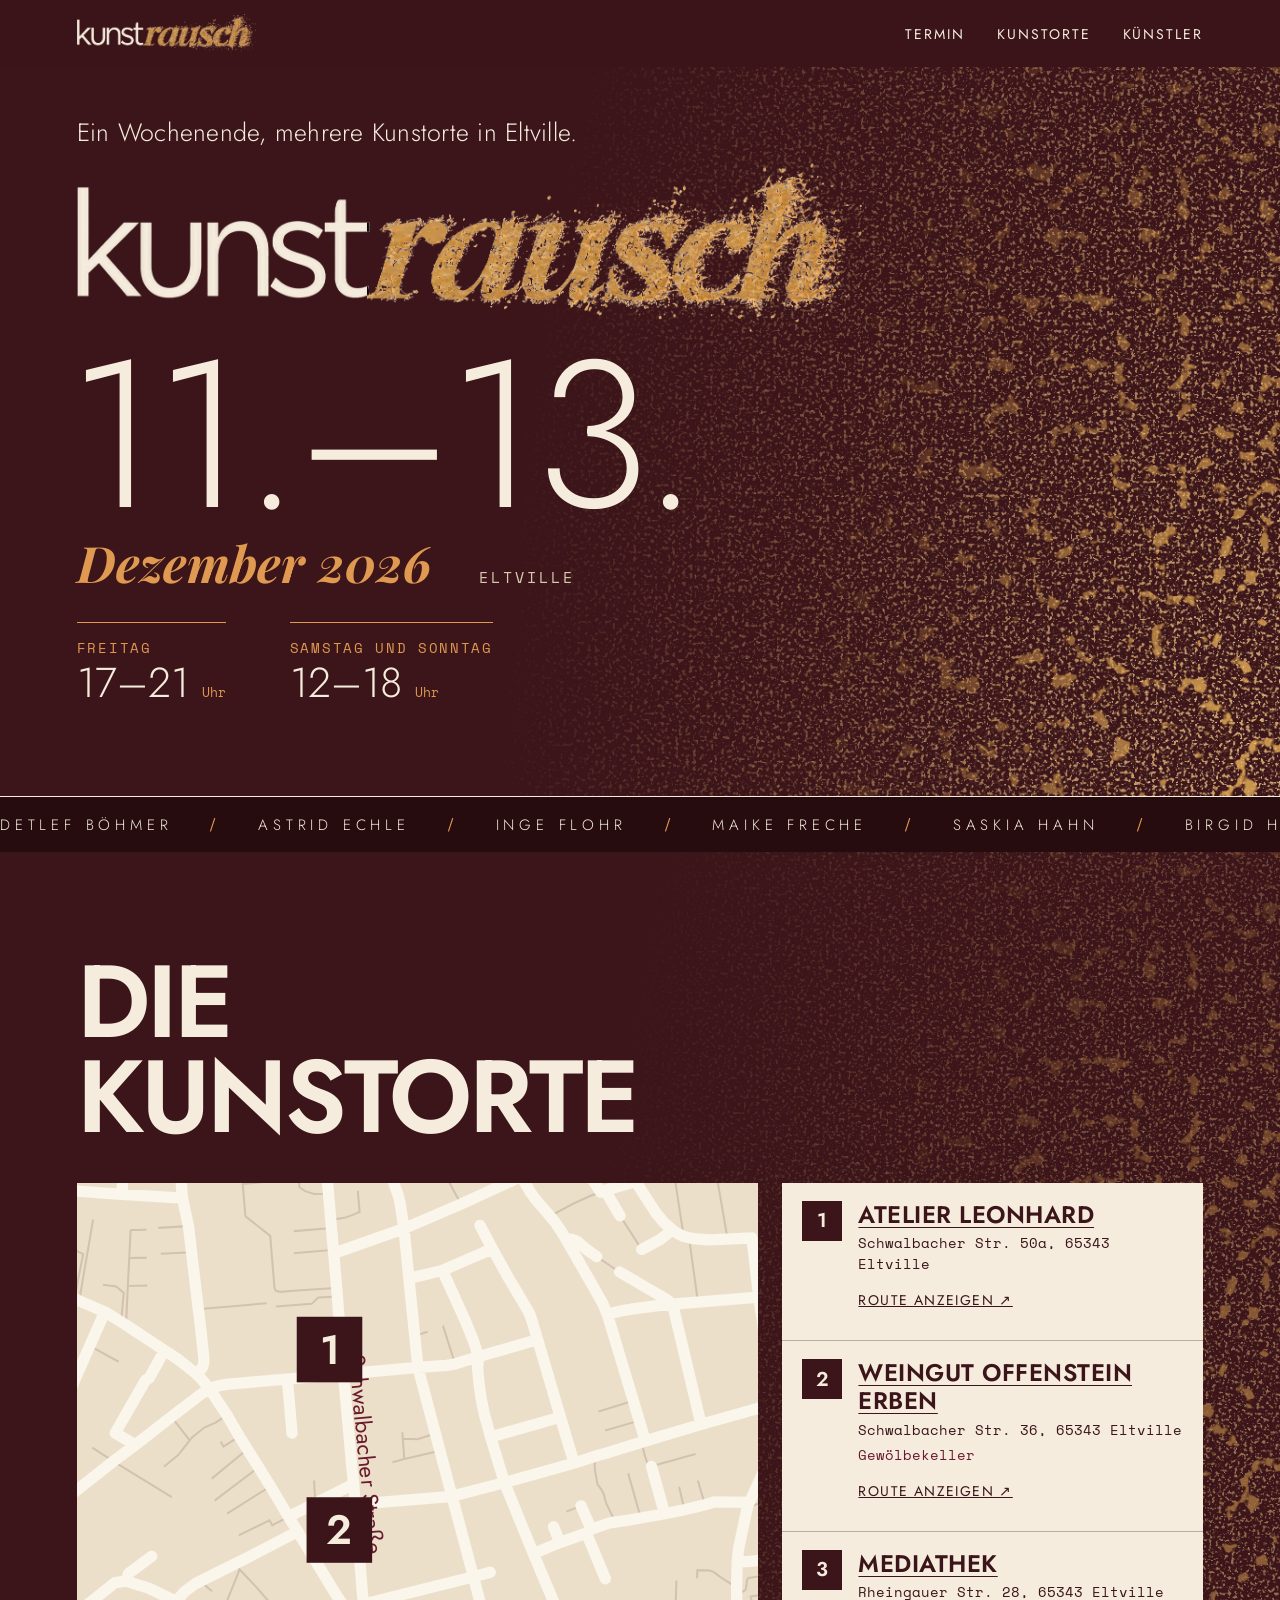
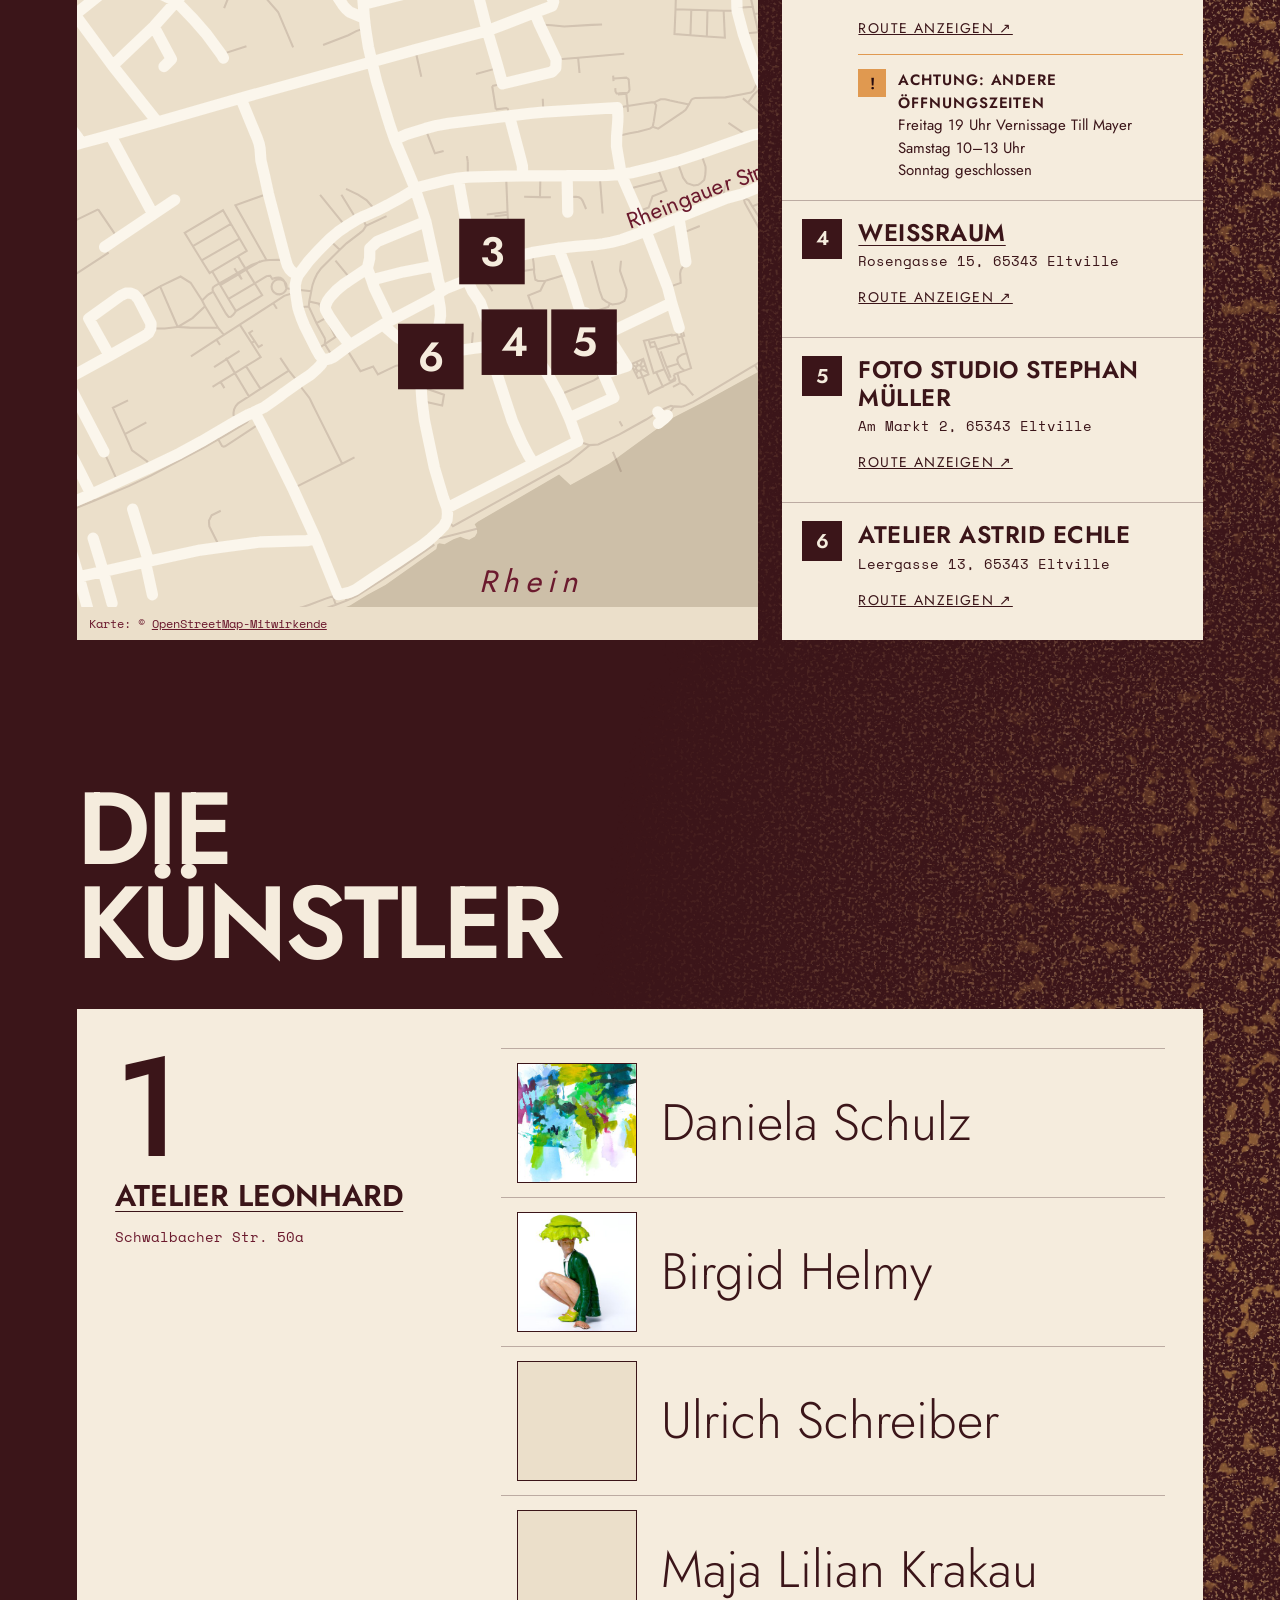
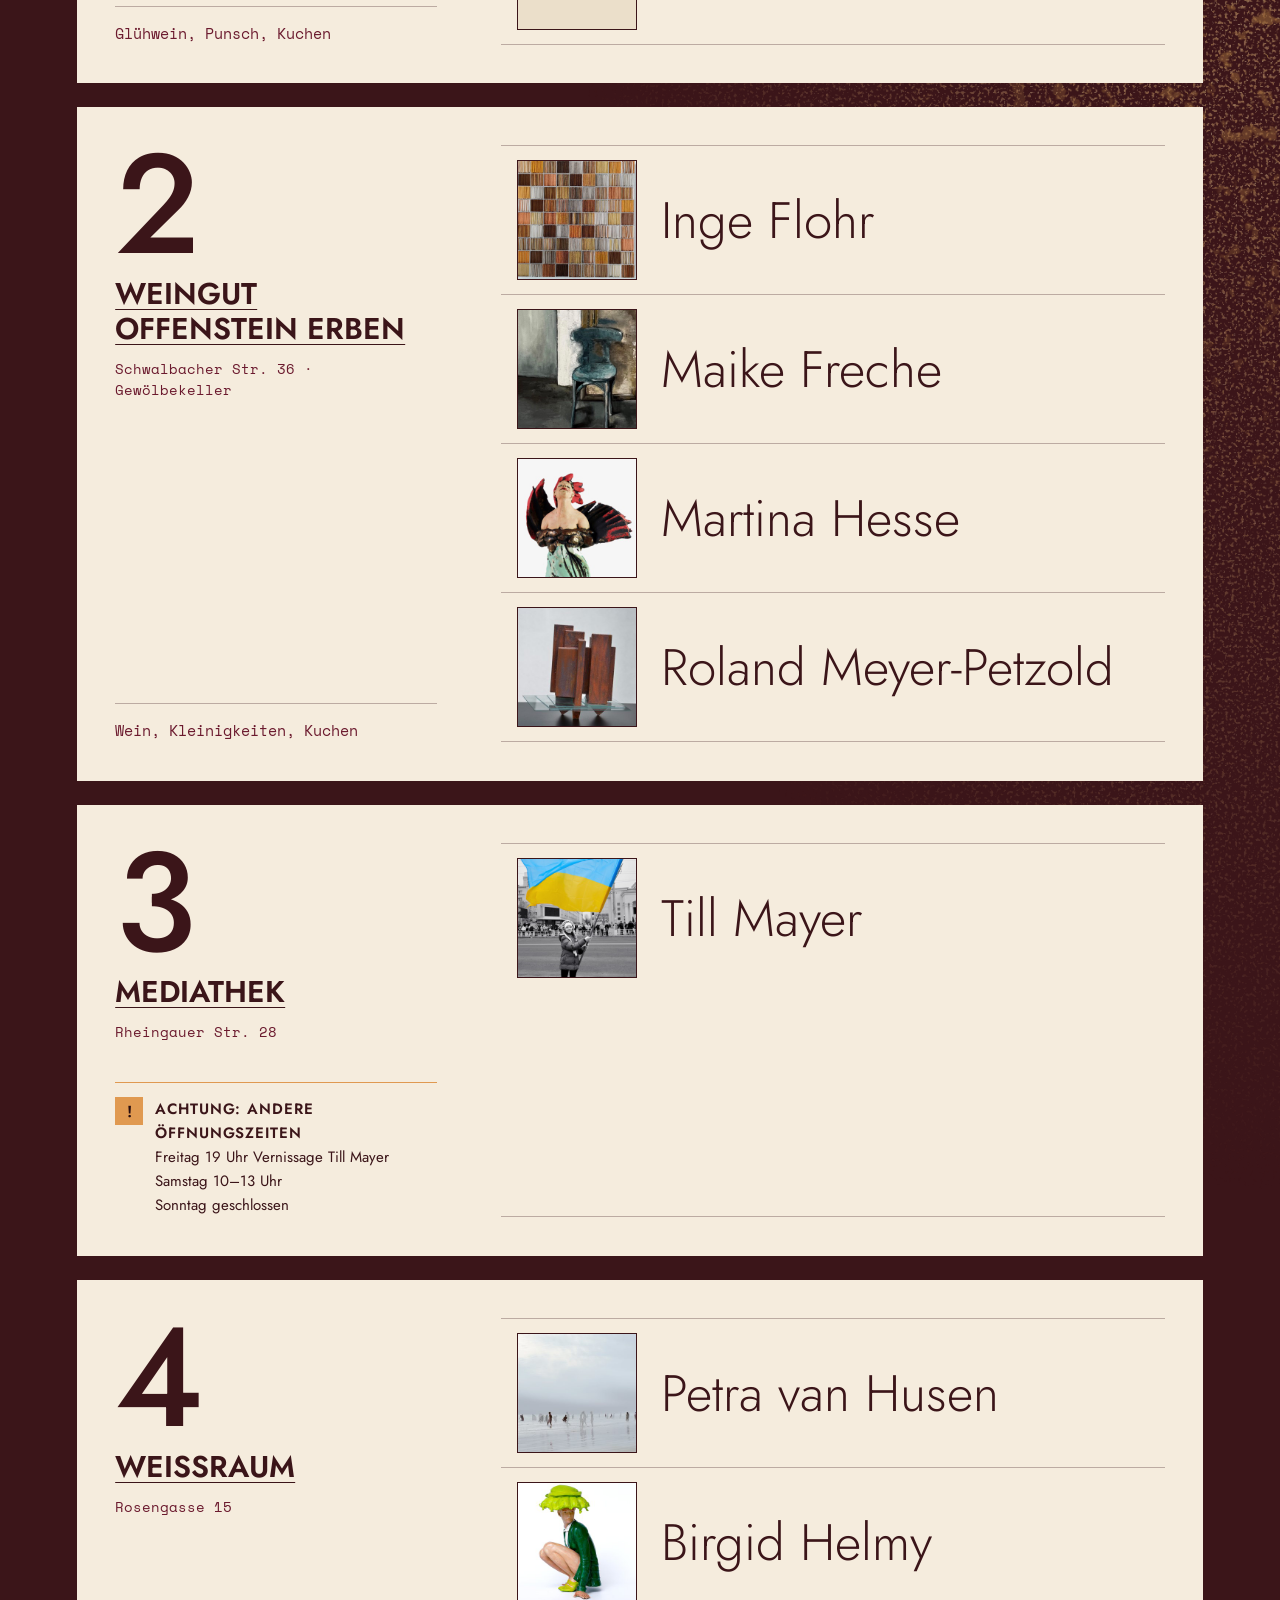
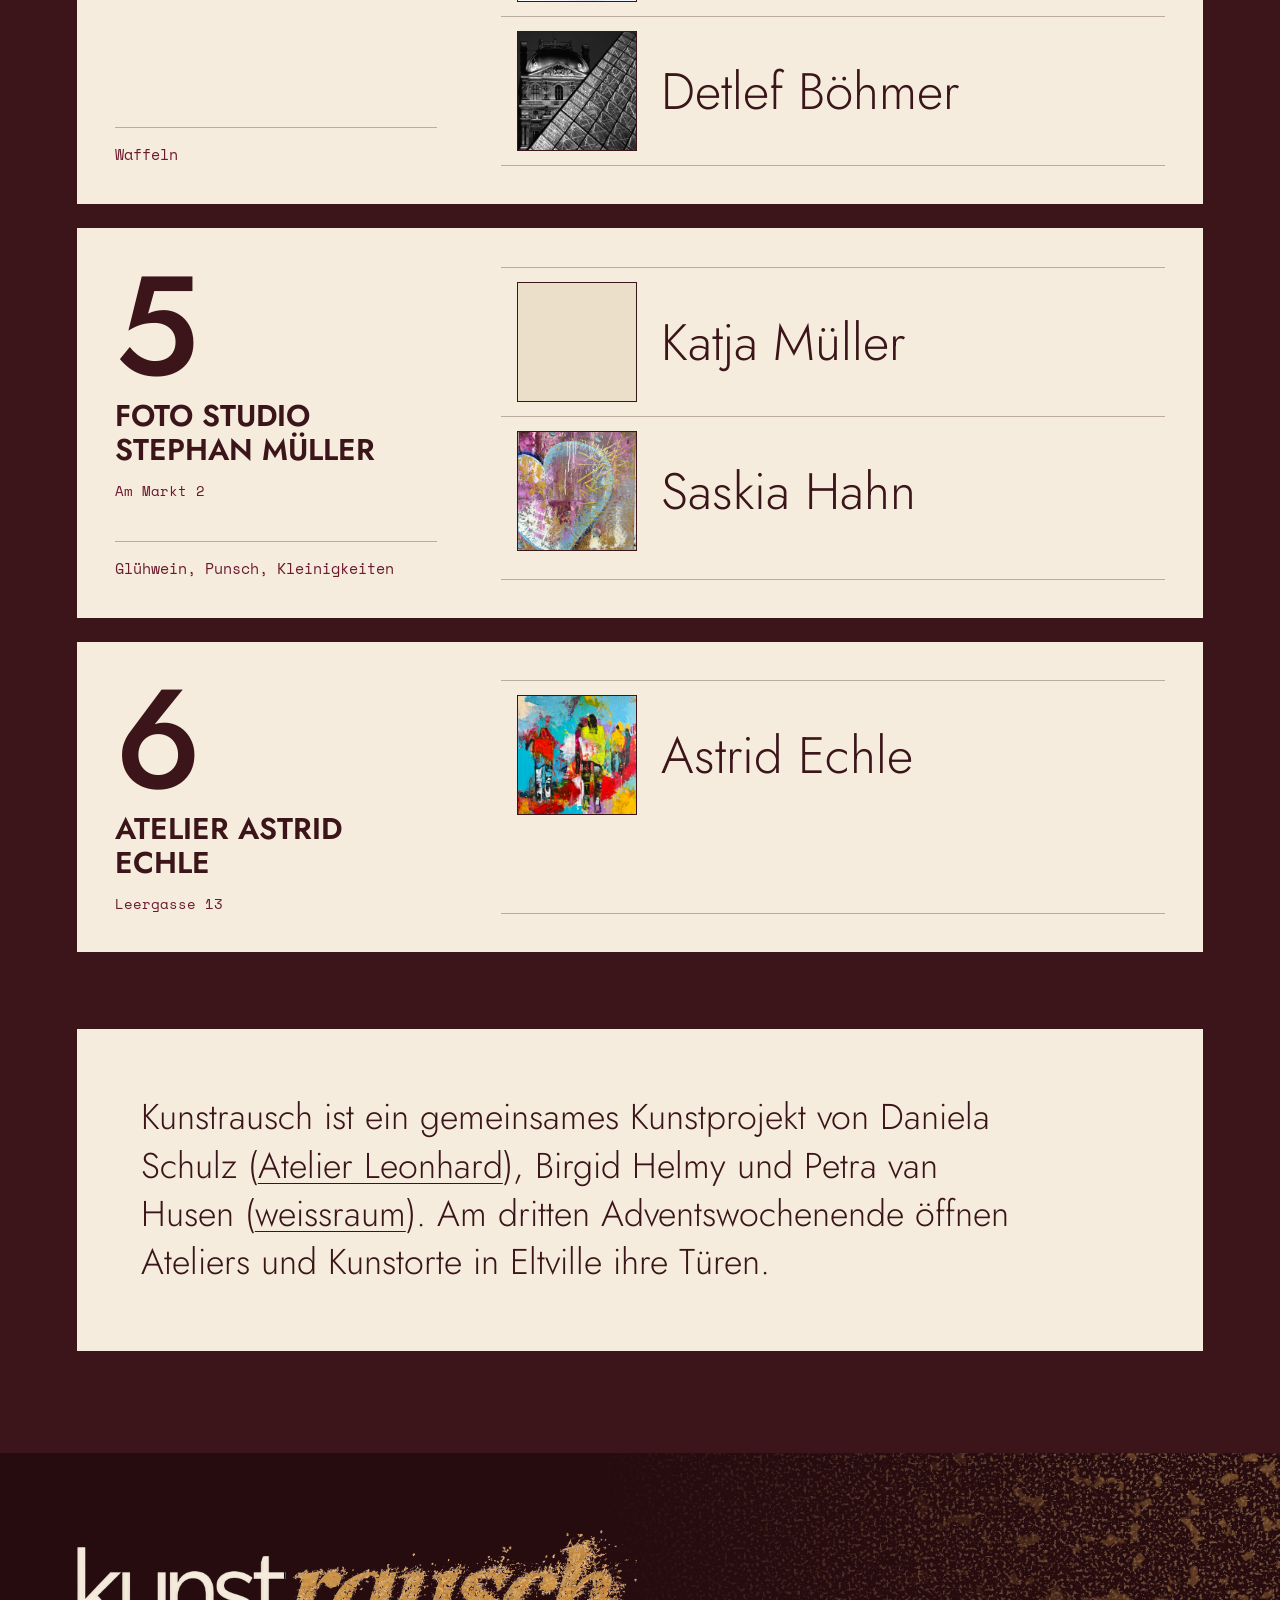
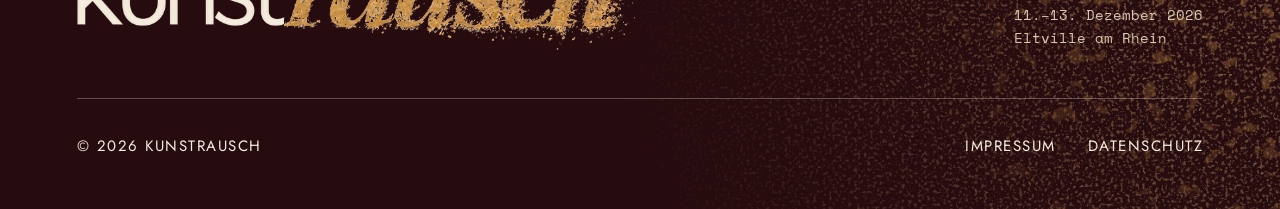
==== index.html @ 2d3d459c "Werkbild Saskia Hahn Co-Authored-By: Claude Opus 5.5 <noreply@anthropic.com>" ====
<!doctype html>
<html lang="de">
<head>
<meta charset="utf-8">
<meta name="viewport" content="width=device-width,initial-scale=1">
<title>Kunstrausch – 11.–13. Dezember 2026 in Eltville</title>
<meta name="description" content="Kunstrausch: ein Wochenende, mehrere Kunstorte in Eltville. 11.–13. Dezember 2026, Freitag 17–21 Uhr, Samstag und Sonntag 12–18 Uhr.">
<meta name="theme-color" content="#3B1519">
<link rel="icon" type="image/png" sizes="32x32" href="assets/favicon-32.png">
<link rel="icon" type="image/png" sizes="512x512" href="assets/icon-512.png">
<link rel="apple-touch-icon" href="assets/apple-touch-icon.png">
<link rel="preload" href="assets/fonts/jost-latin-300-normal.woff2" as="font" type="font/woff2" crossorigin>
<link rel="stylesheet" href="assets/style.css">
</head>
<body>

<nav class="kopf" aria-label="Hauptmenü">
  <a class="kopf-logo" href="#termin"><img src="assets/logo.png" width="1683" height="362" alt="Kunstrausch, nach oben"></a>
  <ul>
    <li><a href="#termin">Termin</a></li>
    <li><a href="#kunstorte">Kunstorte</a></li>
    <li><a href="#kuenstler">Künstler</a></li>
  </ul>
</nav>

<header class="hero" id="termin">
  <div class="g g1"></div>
  <div class="g g2"></div>
  <div class="hero-in">
    <p class="claim">Ein Wochenende, mehrere Kunstorte in Eltville.</p>
    <h1><img class="hero-logo" src="assets/logo.png" width="1683" height="362" alt="Kunstrausch"></h1>
    <p class="tage">11.–13.</p>
    <div class="monat"><strong>Dezember 2026</strong><span>Eltville</span></div>
    <div class="zeiten">
      <p class="zeit"><b>Freitag</b><span>17–21 <small>Uhr</small></span></p>
      <p class="zeit"><b>Samstag und Sonntag</b><span>12–18 <small>Uhr</small></span></p>
    </div>
  </div>
</header>

<div class="band" aria-hidden="true">
  <div class="band-in">
    <div><span>DETLEF BÖHMER</span><i>/</i><span>ASTRID ECHLE</span><i>/</i><span>INGE FLOHR</span><i>/</i><span>MAIKE FRECHE</span><i>/</i><span>SASKIA HAHN</span><i>/</i><span>BIRGID HELMY</span><i>/</i><span>MARTINA HESSE</span><i>/</i><span>PETRA VAN HUSEN</span><i>/</i><span>MAJA LILIAN KRAKAU</span><i>/</i><span>TILL MAYER</span><i>/</i><span>ROLAND MEYER-PETZOLD</span><i>/</i><span>KATJA MÜLLER</span><i>/</i><span>ULRICH SCHREIBER</span><i>/</i><span>DANIELA SCHULZ</span><i>/</i></div>
    <div><span>DETLEF BÖHMER</span><i>/</i><span>ASTRID ECHLE</span><i>/</i><span>INGE FLOHR</span><i>/</i><span>MAIKE FRECHE</span><i>/</i><span>SASKIA HAHN</span><i>/</i><span>BIRGID HELMY</span><i>/</i><span>MARTINA HESSE</span><i>/</i><span>PETRA VAN HUSEN</span><i>/</i><span>MAJA LILIAN KRAKAU</span><i>/</i><span>TILL MAYER</span><i>/</i><span>ROLAND MEYER-PETZOLD</span><i>/</i><span>KATJA MÜLLER</span><i>/</i><span>ULRICH SCHREIBER</span><i>/</i><span>DANIELA SCHULZ</span><i>/</i></div>
  </div>
</div>

<main>
<section class="abschnitt" id="kunstorte">
  <div class="gs"></div>
  <div class="abschnitt-in">
    <h2 class="titel">Die<br>Kunstorte</h2>
    <div class="orte">
      <figure class="karte" style="margin:0">
        <svg viewBox="0 0 1000 1000" preserveAspectRatio="xMidYMid slice" role="img" aria-label="Karte von Eltville mit den sechs Kunstorten: 1 Atelier Leonhard, 2 Weingut Offenstein Erben, 3 Mediathek, 4 weissraum, 5 Foto Studio Stephan Müller, 6 Atelier Astrid Echle" font-family="Jost,sans-serif">
<path d="M-1007.4 1415.3L-863.0 1373.0L-826.7 1355.8L-822.1 1360.1L-477.7 1257.7L-466.9 1272.2L-446.5 1267.1L-432.4 1244.6L-184.2 1168.7L-15.4 1118.7L112.2 1077.9L131.6 1073.2L151.6 1067.5L153.9 1063.7L163.0 1061.9L200.1 1053.0L251.5 1042.4L333.2 1026.8L387.2 1013.7L417.9 1004.2L433.8 998.3L451.2 987.6L468.4 978.2L484.6 966.8L518.1 943.1L519.2 938.4L520.9 937.6L526.1 938.4L534.8 933.5L541.6 931.2L546.2 933.0L550.2 934.0L555.8 931.0L557.9 927.3L557.8 923.4L555.5 919.0L558.5 916.6L637.9 870.5L649.0 880.6L687.0 859.7L714.1 839.9L746.7 816.3L778.9 799.7L832.9 769.9L883.9 741.6L888.9 738.9L929.6 715.7L932.2 713.0L955.5 689.3L984.7 676.6L995.8 676.0L996.6 661.9L1017.5 644.2L1021.2 640.1L1111.8 607.4L1214.7 576.5L1289.0 560.9L1364.0 535.5L1454.1 490.0L1572.9 435.8L1622.9 418.2L1658.8 410.9L1701.4 407.5L1737.4 407.0L1885.5 401.3L1995.0 396.1L2077.4 397.1L2092.9 408.1L2100.3 410.2L2155.8 396.5L2191.5 388.6L2225.7 370.4L2230.9 367.3L2252.9 355.3L2299.7 345.4L2323.1 343.6L2403.8 317.4L2464.1 295.9L2491.8 289.0L2540.4 277.7L2594.8 263.2L2590.0 236.5L2724.8 177.3L2770.6 144.1L2797.4 130.7L2884.2 105.8L3057.4 13.6L3090.4 7.5L3166.1 -48.0L3182.0 -62.1L3216.8 -95.8L3226.4 -93.1L3228.8 -99.2L3233.8 -109.3L3237.3 -118.2L3253.0 -124.7L3285.8 -151.3L3290.1 -166.6L3307.4 -185.3L3331.3 -199.0L3335.9 -205.8L3357.2 -220.5L3354.1 -235.1L3370.9 -258.4L3380.8 -267.6L3384.0 -290.9L3415.5 -290.9L3437.0 -306.6L3454.5 -310.9L3494.4 -312.7L3615.4 -337.5L3647.8 -332.4L3846.5 -351.3L3934.5 -389.9L3970.3 -395.4L4094.1 -456.1L4223.4 -478.1L4353.6 -481.2L4379.5 -478.8L4410.0 -470.1L3952.9 -342.4L3685.9 -242.9L3440.2 -151.3L3441.6 -148.0L3954.8 -333.6L4421.1 -461.8L4638.9 -505.5L4758.2 -520.5L4760.1 -81.8L4676.4 -75.3L4604.0 -60.3L4465.4 -37.5L4426.2 -31.1L4411.6 -34.3L4364.0 -27.2L4363.1 -20.3L4324.0 -6.0L4304.7 2.0L4264.6 23.6L4196.2 56.9L4171.7 60.4L4142.3 67.5L4100.2 76.8L4086.5 81.2L4064.5 88.5L4030.8 104.4L3958.5 137.4L3912.0 150.6L3883.2 155.7L3853.1 156.8L3828.2 162.4L3827.7 170.5L3771.6 190.8L3741.7 203.4L3673.3 235.2L3631.1 254.5L3619.9 254.1L3605.9 252.5L3592.8 249.4L3577.6 253.2L3566.6 239.7L3563.6 241.2L3560.6 242.4L3562.6 261.7L3540.7 271.9L3489.0 295.8L3465.6 297.0L3451.9 300.5L3450.6 305.7L3450.1 315.6L3403.3 328.4L3370.1 329.4L3357.9 332.5L3333.2 346.6L3304.8 359.0L2952.1 525.2L2824.6 583.2L2786.9 602.2L2747.6 619.6L2705.0 637.0L2671.0 653.0L2651.6 660.2L2624.1 674.9L2597.0 686.4L2551.5 701.4L2527.9 709.0L2440.2 738.4L2432.5 741.9L2420.6 745.4L2385.3 751.7L2346.6 763.9L2338.8 764.1L2262.6 787.9L2252.5 788.8L2237.2 792.1L2218.8 798.6L2219.2 802.7L2220.7 805.8L2225.5 804.9L2235.6 803.4L2247.7 798.2L2258.1 794.0L2264.6 791.9L2278.5 894.7L2219.9 870.2L2084.5 912.1L2068.9 918.6L2053.3 925.1L2027.0 945.0L2007.4 970.6L1950.1 1035.1L1925.8 1065.9L1937.8 1102.2L1920.2 1119.9L1868.1 1159.0L1778.3 1227.9L1695.9 1309.6L1533.1 1474.5L1321.0 1622.1L1221.6 1671.8L1187.9 1685.2L1179.1 1699.1L1157.6 1707.5L1146.9 1705.7L1141.3 1713.0L956.0 1764.4L824.5 1777.7L778.2 1790.1L760.4 1795.5L700.7 1814.1L653.0 1823.3L540.0 1839.2L504.9 1844.1L501.2 1844.2L455.6 1845.5L430.0 1843.3L349.7 1828.1L324.1 1827.3L320.3 1821.1L310.8 1816.2L303.1 1822.3L291.7 1821.6L272.3 1808.8L218.3 1795.7L139.2 1783.4L11.8 1780.4L-26.3 1780.7L-140.2 1803.0L-176.1 1818.0L-215.8 1829.2L-307.9 1850.0L-346.3 1866.0L-349.3 1860.5L-354.5 1863.2L-357.5 1869.4L-357.0 1875.6L-360.0 1878.8L-372.9 1889.0L-424.6 1913.1L-459.8 1937.4L-487.1 1953.1L-496.1 1954.7L-562.5 1999.8L-563.2 2007.6L-559.3 2014.4L-553.8 2019.0L-556.0 2022.9L-558.7 2026.2L-567.6 2035.2L-574.3 2032.1L-589.4 2021.8L-592.1 2024.7L-594.7 2027.5L-605.8 2028.4L-672.3 2067.8L-710.3 2092.0L-752.8 2118.7L-770.6 2128.6L-810.4 2147.1L-823.6 2154.5L-869.4 2179.0L-874.2 2181.5L-892.5 2190.9L-923.9 2207.1L-1093.5 2288.7L-1090.9 2304.2L-1107.5 2294.6L-1160.3 2318.2L-1179.1 2326.6L-1250.8 2364.8L-1389.9 2422.9L-1422.6 2438.8L-1470.9 2457.6L-1552.4 2489.3L-1692.7 2540.7L-1801.6 2580.4L-1850.6 2598.8L-1849.3 2606.1L-1840.5 2608.0L-1811.7 2597.2L-1801.2 2588.3L-1781.9 2584.5L-1758.5 2571.8L-1706.9 2552.5L-1694.3 2551.5L-1656.3 2538.8L-1640.5 2533.1L-1634.1 2538.5L-1662.0 2549.6L-1675.9 2555.9L-1694.4 2558.4L-1702.8 2568.3L-1756.0 2588.0L-1881.4 2648.1L-1910.9 2651.8L-1929.8 2646.6L-1938.3 2635.0L-1945.9 2637.5L-1942.5 2653.6L-1936.6 2668.3L-1941.3 2672.8L-1955.8 2674.1L-1981.3 2657.3L-2007.7 2666.6L-2072.4 2688.7L-2123.4 2695.4L-2137.1 2687.8L-2138.9 2693.2L-2139.2 2703.3L-2137.7 2715.5L-2145.4 2712.7L-2163.2 2717.1L-2169.8 2712.5L-2183.3 2711.1L-2232.8 2721.1L-2246.0 2729.2L-2250.9 2726.3L-2251.1 2718.3L-2254.9 2712.8L-2263.8 2714.8L-2267.2 2730.7L-2258.6 2747.4L-2255.7 2759.5L-2274.7 2762.9L-2286.5 2756.3L-2292.3 2742.8L-2301.2 2736.1L-2365.3 2755.2L-2371.9 2764.9L-2383.2 2770.7L-2385.0 2763.3L-2385.9 2755.1L-2385.9 2746.8L-2390.9 2742.4L-2405.4 2744.5L-2411.0 2749.5L-2405.0 2751.0L-2397.4 2749.4L-2391.0 2752.2L-2389.2 2762.8L-2387.7 2770.9L-2407.6 2768.0L-2448.1 2776.8L-2466.7 2774.3L-2495.9 2776.3L-2517.9 2773.2L-2537.8 2773.4L-2559.1 2780.6L-2566.9 2781.2L-2706.2 2790.9L-2763.1 2798.1L-2843.8 2819.7L-2872.8 2818.8L-2878.9 2817.4L-2897.7 2813.1L-2905.7 2811.3L-2911.4 2795.5L-2920.1 2793.4L-2922.8 2801.1L-2926.0 2817.2L-2935.8 2817.2L-2948.4 2814.8L-2967.3 2820.7L-2975.8 2817.8L-3002.4 2807.4L-3005.5 2801.3L-3014.2 2801.9L-3019.1 2810.1L-3038.6 2816.4L-3046.7 2835.8L-3054.7 2836.4L-3074.2 2811.3L-3092.1 2810.9L-3096.9 2804.8L-3104.1 2806.0L-3106.7 2843.5L-3111.2 2845.5L-3125.0 2835.3L-3137.2 2839.0L-3142.3 2849.0L-3145.1 2844.9L-3154.1 2832.9L-3169.1 2818.6L-3184.2 2822.1L-3186.7 2819.6L-3187.6 2811.3L-3201.4 2806.6L-3215.2 2808.0L-3221.9 2818.2L-3219.7 2826.4L-3205.1 2826.6L-3197.1 2828.2L-3196.5 2833.9L-3201.8 2841.5L-3224.8 2836.6L-3239.0 2835.8L-3260.3 2835.1L-3384.4 2840.0L-3414.0 2843.3L-3420.7 2841.0L-3473.3 2842.8L-3502.7 2845.1L-3524.0 2843.9L-3603.3 2849.4L-3720.9 2859.0L-3748.0 2870.9L-3757.3 2877.7L-3759.9 2880.4L-3763.9 2868.4L-3774.5 2864.2L-3785.5 2872.8L-3790.4 2871.8L-3795.4 2869.7L-3801.4 2874.7L-3801.4 2881.1L-3796.1 2886.1L-3785.7 2883.2L-3776.4 2880.0L-3764.3 2881.7L-3764.4 2888.2L-3785.9 2892.6L-3807.0 2899.6L-3907.5 2937.9L-3916.7 2941.6L-3995.0 2970.1L-4123.1 3015.8L-4185.6 3039.0L-4453.0 3159.1L-4659.3 3267.4L-4780.3 3095.3L-5189.4 2964.9L-5177.1 2959.0L-5159.5 2933.0L-5154.4 2936.1L-5151.2 2934.6L-5129.7 2911.1L-5050.1 2840.2L-4932.7 2731.7L-4867.0 2690.2L-4666.6 2563.1L-4597.6 2516.2L-4550.6 2485.9L-4499.8 2457.5L-4398.8 2405.1L-4141.8 2295.2L-3873.8 2177.5L-3817.2 2154.3L-3736.6 2130.4L-3562.8 2098.3L-3485.8 2084.8L-3403.9 2073.0L-3180.4 2048.8L-3086.0 2039.5L-3071.1 2020.6L-3068.9 2025.3L-3063.5 2038.2L-3008.2 2034.0L-2959.4 2027.9L-2834.3 2010.6L-2800.7 2005.3L-2356.0 1833.4L-2153.8 1729.5L-1991.7 1647.8L-1935.5 1625.8L-1904.1 1611.1L-1790.5 1571.8L-1582.4 1502.2L-1479.6 1492.6L-1426.4 1499.8L-1405.5 1512.5L-1398.3 1516.9L-1323.5 1495.1L-1293.4 1478.3L-1276.9 1484.1L-1207.6 1467.2L-1140.6 1454.4L-1007.4 1415.3Z" fill="#CDBFA8"/>
<path d="M2285.7 335.1L2229.9 351.6L2203.4 359.4L2163.7 366.1L2109.6 371.2L2035.4 376.2L1903.6 378.9L1803.7 386.5L1763.4 383.3L1741.7 382.7L1704.6 387.0L1669.6 392.2L1616.4 409.8L1486.8 466.9L1445.7 482.5L1367.1 523.4L1266.6 557.1L1249.1 561.9L1183.9 577.3L1149.5 587.6L1080.2 610.9L1056.6 620.1L1017.7 634.8L1009.5 638.8L931.0 700.7L926.0 705.0L922.7 707.8L909.3 716.0L878.2 732.8L829.1 763.5L824.4 766.4L768.5 799.7L762.2 802.7L758.0 804.3M142.2 1057.0L148.5 1055.5L199.7 1043.7L247.0 1031.6L262.5 1027.3L267.5 1026.2L285.5 1022.3L332.5 1013.5L357.0 1008.3L361.3 1007.2L377.1 1002.9L386.6 1000.1L394.3 997.5L409.4 991.8L417.1 989.2L422.3 987.7M722.0 508.0L728.1 507.1L730.7 507.1L732.8 510.0L730.3 526.1M120.0 -35.7L121.4 -10.3L124.7 -5.3L130.4 -0.0L137.9 4.2L148.4 8.1M750.9 -4.5L759.6 52.1M629.1 32.4L651.1 20.5L668.7 12.4L678.6 9.0M780.8 -76.1L791.2 -10.1L802.5 54.9M589.3 520.2L587.6 512.5M572.6 491.1L582.7 489.0M576.2 513.9L572.6 491.1M576.2 513.9L587.6 512.5M501.9 762.6L491.1 762.7L478.8 764.1L461.0 772.6L456.4 765.0L444.0 769.5L429.8 746.8M-202.1 985.4L-193.0 989.3L-188.0 992.0L-183.1 992.5L-174.1 989.4L-168.2 988.8L-143.1 991.7L-124.0 994.0L-97.7 995.2L-88.8 994.9L-64.8 993.3L-60.1 992.6L-55.4 991.8L-34.7 985.8L-21.6 981.0L-8.4 976.2L20.8 963.7M567.3 616.6L587.6 614.2M382.9 707.2L393.5 706.3L394.0 701.5L396.0 691.4L397.0 686.0M393.5 706.3L401.1 722.7L409.6 738.0M729.3 530.9L734.7 532.8L758.9 516.3L761.5 514.3L764.7 509.1L767.2 504.4L768.8 503.4L770.9 502.8L782.7 502.6L800.3 502.2L806.1 501.2L815.6 499.3L825.2 497.4L827.6 495.7L830.6 490.1L831.4 487.0L834.2 485.7M730.7 507.1L737.1 504.0L741.4 504.1L746.4 505.2M746.4 505.2L754.2 506.9M754.2 506.9L764.7 509.1M730.3 526.1L729.3 530.9M923.0 650.1L927.7 614.1L907.1 567.1L904.9 561.9M758.0 804.3L750.2 803.9L747.2 803.4L735.8 808.1L734.3 809.2L729.9 812.3L722.9 816.7L696.9 831.3L676.1 841.1L667.8 841.7L656.2 838.0M728.1 276.6L724.4 273.9L722.0 267.6L719.7 258.1L722.1 251.9M868.3 592.1L829.3 607.5L826.6 608.6M860.5 101.6L875.4 101.9L910.5 96.4L908.2 82.2M838.3 108.3L843.0 108.2L860.5 101.6L875.8 95.1L886.0 88.8M25.5 205.2L9.4 227.2L6.9 230.7M749.8 773.0L753.4 771.5L760.3 769.0L766.8 766.6L762.6 751.9L759.8 742.0M60.4 940.7L49.0 913.9L41.3 896.0L33.9 878.7L26.5 861.2L1.4 797.8L-19.5 805.8M3.0 964.9L-17.1 906.4L-16.7 879.2M927.7 697.2L925.4 695.1L922.0 691.6L920.5 687.7L918.7 674.7L920.2 662.6L923.0 650.1M878.2 732.8L865.5 706.0L853.1 672.3L840.4 644.6L833.3 630.3L822.6 611.2L819.3 605.2L818.1 600.7M756.0 781.1L761.1 783.7L768.9 793.2M749.8 773.0L750.9 775.6L751.8 778.1M645.2 762.2L648.2 760.0L653.6 756.0L657.8 753.7L661.0 752.8L664.1 752.6L670.4 755.4L676.0 760.3L676.6 775.6L671.9 778.5L643.7 790.3M731.7 788.1L725.4 791.5L719.5 775.0L714.9 776.3L713.0 772.6L710.9 768.3L708.2 762.7L704.1 764.6M751.8 778.1L739.1 784.4L737.5 785.2M5.3 287.3L1.0 293.4L-7.8 305.6L-14.6 314.4L-19.9 314.6L-32.0 313.7L-37.6 310.8L-47.5 303.2L-48.9 301.4L-51.8 299.4L-56.3 302.6L-60.3 302.3L-65.2 295.6L-73.1 291.2L-75.3 291.5L-80.2 294.2L-102.2 312.8M811.8 417.7L798.6 417.6L782.8 417.1L767.0 416.6L751.6 416.1L750.6 440.4L766.2 441.5L782.2 442.7L799.8 444.0L798.6 417.6M782.8 417.1L782.2 442.7M767.0 416.6L766.2 441.5M751.6 416.1L752.5 388.1M588.5 627.0L587.7 616.7L587.6 614.2M9.9 719.3L25.7 751.8M1.2 701.7L9.9 719.3L0.6 723.3L16.6 755.4L25.7 751.8M828.5 420.8L832.5 438.6M877.7 413.7L881.6 431.3L832.5 438.6L822.3 439.5L817.8 440.5M887.8 350.6L891.3 363.9L916.5 357.0L913.1 342.6M811.6 414.7L816.6 414.4L827.0 413.7L824.9 403.7L863.1 398.0L874.0 396.4L877.7 413.7L828.5 420.8L827.0 413.7M690.5 848.3L698.5 867.9M-20.5 656.5L-15.0 668.6L1.2 701.7L16.8 694.6L1.5 661.0L-15.0 668.6M704.2 482.9L705.9 484.7L706.7 494.9L705.3 497.6M704.2 482.9L695.2 483.5M705.3 497.6L696.3 498.3M397.0 686.0L399.1 680.0L401.7 674.5L405.7 669.0L423.8 651.0L430.4 644.7L442.8 635.2L446.5 632.2L449.4 627.7L469.5 618.2M413.3 641.2L417.3 644.9L423.8 651.0M383.7 -4.4L329.0 1.0L331.7 32.4L355.9 51.6L360.1 102.8L361.4 105.3L366.2 106.3L379.0 105.3L415.7 102.7L420.8 102.4M379.0 68.5L412.5 65.6L417.5 64.8M411.3 -7.4L406.1 -7.0L383.7 -4.4L384.5 4.0L389.9 8.0L399.0 10.7L407.6 10.4L412.8 10.1M379.0 47.0L410.6 44.4L415.7 43.9M421.5 110.9L402.8 111.7L396.4 118.0L361.5 120.5M285.7 123.2L288.1 123.0L352.4 117.4M507.3 532.6L516.7 556.8L525.2 554.5M547.9 559.5L548.8 565.0M548.8 565.0L548.8 580.0M348.8 661.7L352.4 661.2L355.8 660.9L365.3 660.7L371.1 661.1M674.7 71.9L697.0 86.9M697.5 32.1L718.6 64.9M553.8 731.6L552.9 742.3L553.4 747.4M586.3 743.8L587.9 740.0L590.9 735.6L594.3 730.6L598.5 726.1L601.8 723.0L608.2 718.8M566.4 682.8L570.1 686.6L572.9 691.5M664.1 752.6L663.8 747.1M646.6 674.6L643.9 675.4L624.7 681.3L617.4 681.4L614.8 680.3L613.5 673.0L613.6 670.0L612.9 662.8L611.4 653.8M613.6 670.0L594.0 673.2L586.4 676.9M426.2 859.9L438.2 853.7M417.2 756.0L409.2 743.1L409.6 738.0M401.1 748.6L409.2 743.1L419.5 736.2L410.5 717.4L403.5 703.7L394.0 701.5M399.3 806.1L426.2 859.9L381.7 882.3L378.0 884.0M624.7 681.3L622.2 685.6L619.7 691.0L607.8 695.7L612.4 708.8M801.2 600.7L798.9 596.2L799.3 592.0L800.7 586.0M850.4 528.0L842.3 524.0L822.3 507.3L817.4 503.2M557.8 923.4L523.6 932.2L512.5 933.1M811.2 399.4L815.1 399.0L817.6 398.8L819.4 397.6L820.4 396.2L821.0 391.2L821.2 388.6L821.8 386.7L822.9 385.7L859.6 379.7L866.0 378.6M360.4 693.2L358.7 691.5L357.6 689.4L357.2 687.0L357.7 684.6L358.9 682.5L360.7 680.9L362.9 680.0L365.4 679.8L367.7 680.5L369.7 681.9L370.6 683.0L371.3 684.2L371.8 685.6L371.9 687.1L371.8 688.6L370.9 690.9L369.4 692.7L367.3 694.0L365.0 694.5L362.6 694.3L360.4 693.2M661.5 731.6L678.4 727.3M755.2 727.3L759.8 742.0M732.7 770.5L730.2 771.5L720.7 739.9L725.4 738.9L747.8 733.9L748.1 734.7L753.1 733.6L753.8 736.7L755.2 742.1L733.7 748.3L732.5 745.0L730.9 740.9L726.2 742.1L725.4 738.9M746.1 779.3L748.0 778.5M746.9 775.7L743.0 765.7L737.1 750.1M746.1 779.3L740.7 767.6M753.4 771.5L756.0 781.1M726.2 742.1L727.5 746.1L732.5 745.0M733.7 748.3L740.7 767.6L732.7 770.5L736.7 779.3L739.1 784.4L739.5 785.2L739.7 785.6M708.2 762.7L713.5 760.4L720.1 757.5L722.3 764.1L724.5 770.6L725.2 772.6L719.5 775.0M750.9 775.6L749.5 777.8L748.0 778.5M690.9 483.8L691.1 486.3M695.2 483.5L690.9 483.8L690.7 480.9M696.3 498.3L694.1 498.4L693.0 496.5L692.8 493.2M25.7 751.8L51.7 740.9L62.4 724.4L88.8 711.1M54.9 850.3L80.5 915.4L86.2 929.8M80.5 915.4L100.7 906.6M121.7 772.5L109.7 779.3L107.3 779.9L105.1 779.3L102.6 777.8L100.0 773.3L92.4 757.8L76.5 765.7L84.1 781.1L100.0 773.3M126.6 889.5L125.5 887.4L117.8 872.5M145.9 879.6L144.9 877.6L137.1 862.4M107.0 899.6L126.6 889.5L145.9 879.6L164.8 870.0L169.9 867.3M103.1 853.5L138.4 834.8M92.6 833.4L128.4 814.8M50.5 -41.7L22.8 39.8M249.0 69.1L279.1 67.7M246.6 43.8L276.1 42.1M121.6 117.5L124.3 111.5L117.8 108.4L124.9 91.5M219.6 45.8L218.3 73.2L216.9 100.5L215.1 138.6M115.8 142.4L136.7 150.4L146.4 130.0L156.9 108.4M645.1 320.8L659.3 315.2M182.2 258.4L202.9 271.7L259.8 306.6M128.9 651.2L148.2 686.5M127.3 699.8L148.2 686.5L197.4 654.2L194.2 648.3M332.7 452.2L308.2 460.2M901.1 236.7L910.3 265.4M927.3 230.4L935.6 256.9M874.7 245.0L884.1 274.1M955.1 219.8L960.8 247.2L954.8 250.6M937.4 291.5L947.3 331.7M968.4 286.5L976.5 322.3M840.0 310.8L827.4 314.8L824.9 315.6L821.8 316.6M578.5 473.4L556.8 479.3M216.9 100.5L227.1 100.4L235.9 100.2M218.3 73.2L228.5 73.1L235.4 73.0M219.6 45.8L228.9 45.8L235.2 45.4M348.8 661.7L337.6 665.8L323.8 673.7L301.1 686.8M312.6 713.2L315.3 716.6L317.5 716.4L320.0 714.2L322.4 710.9L348.1 695.4L340.8 683.8L332.4 670.4L328.6 664.3L324.4 657.1L333.0 652.0L326.0 640.0L317.5 625.6L309.8 612.4L272.4 634.5L280.4 647.5L317.5 625.6M315.2 699.0L340.8 683.8L352.9 676.5M754.3 762.2L756.8 766.3L759.3 768.1L760.3 769.0M743.0 765.7L754.3 762.2L753.2 758.4L754.2 755.9L758.2 753.2L762.6 751.9M758.6 735.3L760.0 734.9L759.0 731.3M512.5 933.1L515.4 939.4L484.0 961.0L472.3 968.7L450.2 982.9L440.7 988.9L430.5 993.5L419.9 997.6L402.2 1003.9L386.0 1009.1L363.1 1014.5L305.7 1027.1L269.1 1034.0L245.3 1038.8L224.1 1043.3L201.9 1047.8L199.7 1043.7M528.5 914.7L534.3 920.9L647.3 858.4L667.8 841.7M699.7 823.2L696.9 818.4M756.4 736.0L758.6 735.3M753.8 736.7L756.4 736.0M738.7 582.9L709.3 590.6L704.9 591.8M714.5 613.9L725.4 609.7L729.2 598.7L742.8 593.2L738.7 582.9L733.8 569.7M916.5 357.0L924.1 385.6M891.3 363.9L893.0 376.7L911.9 454.6L930.3 451.8M866.0 378.6L864.9 373.6L868.4 371.2L872.1 367.9L874.9 364.0L873.9 359.5L872.6 355.5M287.8 388.7L299.0 398.5M326.0 377.4L310.9 415.0M321.0 372.1L326.0 377.4L342.3 394.5L363.6 418.8L378.3 453.3M179.7 159.1L207.9 174.5M87.6 39.5L67.3 32.6M210.4 135.7L212.9 107.1L205.5 101.1L192.6 99.4M169.4 115.1L183.0 35.6M164.7 112.6L173.3 69.4L158.8 62.6M116.9 137.5L124.8 119.9L121.6 117.5M146.4 130.0L127.7 122.2M41.3 896.0L24.6 901.8M33.9 878.7L18.5 884.1M49.0 913.9L31.0 920.2L24.6 901.8L18.5 884.1L12.3 866.2L26.5 861.2M312.5 756.5L313.3 757.7L321.4 771.4L327.1 780.9M326.2 724.1L337.7 742.0L346.6 755.9L332.3 764.7L321.4 771.4L307.4 780.0L299.6 784.8M380.6 692.4L369.5 696.0L358.8 703.0L326.2 724.1L310.7 734.1L303.5 738.8L278.5 755.0M383.5 780.7L374.1 768.9L365.7 756.5M374.1 768.9L370.2 771.4L346.4 786.8L335.1 794.1L326.3 799.8L324.3 801.1L322.1 803.9L320.6 807.0L320.1 810.1L320.1 812.6L323.1 818.1M306.8 941.6L296.4 920.8L296.1 915.4L298.7 910.3L307.6 905.8M65.3 990.2L104.5 980.9M76.2 947.5L68.6 954.2L65.5 961.3L64.5 970.9L64.0 980.1L65.3 990.2L62.4 992.3L52.1 994.9M72.3 935.7L74.1 941.2L76.2 947.5L84.9 949.6L90.8 953.0L95.8 960.8L101.6 973.0L104.5 980.9L107.8 982.3L119.5 981.6L141.3 977.1M354.1 596.1L321.9 607.5L352.4 661.2M459.2 613.1L449.9 602.4L441.6 597.2L429.9 591.5M440.4 621.6L425.4 597.3M429.7 628.3L404.6 597.3M497.0 149.4L509.6 145.2M536.4 176.7L524.6 139.2M542.1 20.6L519.8 -20.9M1005.6 312.8L997.2 273.4M907.4 344.4L907.4 333.0L903.0 305.0M880.9 352.8L876.5 334.7L872.0 317.5M852.2 362.0L850.5 353.3L847.3 340.6L847.2 330.3L843.7 320.4M619.3 599.6L603.8 599.3M619.7 578.8L619.3 599.6L629.9 599.8M757.4 635.0L775.3 627.8M776.2 556.7L777.5 559.9L779.7 566.3L780.9 569.8L781.0 572.9L780.7 577.6L779.6 582.9L776.3 585.8L773.8 587.6L769.5 588.2L762.9 585.9L759.0 580.6L756.7 574.1L754.2 567.3L753.3 564.3M710.4 212.5L676.5 223.0M716.2 232.0L682.9 241.7M117.4 628.2L153.9 610.1M124.4 642.3L187.9 611.5M207.0 639.6L187.9 611.5M448.9 434.4L439.9 437.5L432.2 441.5L407.5 451.1M325.2 344.0L355.2 329.3L357.9 334.2L358.9 333.5M373.8 325.9L358.9 333.5M356.1 296.1L313.8 322.8M344.6 277.6L301.6 310.1M325.7 247.4L310.3 257.4L307.6 252.7M259.5 228.3L277.3 251.3M313.7 226.6L303.0 233.7L291.1 239.0L279.1 248.9L277.3 251.3L266.3 265.4L252.1 277.0M333.6 260.0L298.8 288.6M497.5 455.7L503.4 482.1M517.2 244.6L499.7 250.1L485.3 249.6M486.8 269.4L485.3 249.6L484.9 243.4M521.6 261.3L486.8 269.4L475.2 272.7M760.3 319.1L755.1 296.6M780.4 314.2L773.4 290.5M717.7 327.0L705.4 283.5M728.1 276.6L771.1 264.6M978.7 163.9L986.6 191.2M915.1 126.8L914.4 118.6M945.1 105.2L932.6 107.7L912.7 111.1L911.7 106.4M947.7 119.9L915.1 126.8L917.1 137.5M729.3 530.9L726.6 532.7L715.1 535.7L706.9 537.2M238.5 863.6L235.8 857.7L221.0 846.9L214.0 830.9L202.3 805.3L217.1 798.0M214.0 830.9L235.0 819.5M811.2 394.7L796.2 385.3L789.1 379.9L784.8 378.3L772.9 378.0L772.7 385.9M907.1 705.3L925.4 695.1M929.4 698.9L927.7 697.2M931.0 700.7L929.4 698.9M927.7 697.2L947.0 681.7L949.4 675.6L950.5 674.0L953.0 672.5L959.5 669.9L961.0 669.2L970.5 659.7M898.2 687.4L911.4 683.0L918.7 674.7M920.5 687.7L911.4 683.0M756.0 781.1L749.1 784.9M671.4 267.5L672.9 272.5L672.7 277.5L673.1 281.6L675.5 294.3L679.9 300.4M681.3 303.2L684.1 313.1L691.3 327.8M691.3 327.8L692.3 331.1M679.9 300.4L681.3 303.2M646.2 599.5L654.3 599.2L657.3 599.8L659.3 600.9L660.8 602.9L664.3 611.2M666.0 714.6L668.8 712.5L685.9 706.9L687.5 703.3M696.3 498.3L696.4 499.2L703.6 498.7L704.8 510.7L705.3 516.3M656.5 463.5L657.9 478.4M635.1 465.3L656.5 463.5L701.5 459.7M859.6 379.7L863.1 398.0M295.1 694.9L289.4 700.5M300.3 691.9L295.1 694.9M305.0 727.1L292.3 706.2M248.4 686.7L268.4 677.1L278.2 683.2L289.4 700.5L292.3 706.2L280.0 717.7L265.6 726.4L277.2 727.0L305.0 727.1L310.7 734.1M239.3 727.8L253.0 727.9L265.6 726.4L248.4 686.7L227.1 698.9M415.0 35.8L419.6 35.4L429.4 33.8L438.3 30.4L443.2 28.1L441.4 7.6M933.4 -33.9L903.6 -11.6L900.1 -8.1L897.4 -4.2L890.2 9.9L880.7 27.5L875.2 39.0L857.7 79.1L850.2 93.1L844.2 101.4L838.3 108.3L832.9 111.3M835.7 129.8L842.2 129.0L852.3 127.0L869.6 124.0L878.0 122.4L880.5 125.3L884.6 125.3M965.2 539.3L963.7 534.9L963.1 533.2L961.0 528.6L949.0 506.8L947.3 505.6L945.2 504.9L941.3 505.6L938.1 505.9L935.6 504.9L933.9 503.5L932.5 500.8L928.6 488.1M618.8 431.0L630.7 431.7L643.0 432.9L669.8 431.4L679.9 431.0M765.3 53.6L766.0 61.9L773.5 116.2M840.7 164.7L871.6 155.4L902.1 147.2L950.6 134.6M413.4 715.9L410.5 717.4L401.1 722.7M358.9 679.1L358.0 679.6L355.9 676.4L352.9 676.5M367.8 679.5L365.7 678.4L363.7 678.1L361.5 678.3L358.9 679.1M396.0 691.4L380.5 689.7L374.7 689.0L371.8 688.6L369.7 681.9M300.3 691.9L312.6 713.2M346.4 662.0L332.4 670.4L325.3 674.7L307.2 685.6L315.2 699.0L322.4 710.9M301.1 686.8L300.0 687.9L299.6 689.6L299.8 690.7L300.3 691.9M383.5 780.7L386.9 786.2L394.3 795.8M394.3 795.8L398.0 803.5L399.3 806.1M339.0 729.8L335.4 732.2L340.7 740.2L344.6 746.1L348.5 743.6M340.7 740.2L337.7 742.0M327.1 780.9L335.1 794.1M332.3 764.7L337.9 773.4L346.4 786.8M417.1 989.2L419.9 997.6M430.5 993.5L428.5 986.6M822.3 507.3L827.7 499.9L830.9 496.8L833.0 495.4L837.7 492.7M803.3 527.0L822.8 540.3M634.2 771.5L645.2 762.2M628.8 775.8L634.2 771.5M637.9 792.8L643.7 790.3M504.1 798.6L523.8 803.1L525.6 792.5L508.8 786.7L503.3 786.8M307.4 780.0L311.2 786.1M326.0 749.6L313.3 757.7L301.1 765.6M303.5 738.8L306.9 744.0M358.8 703.0L362.4 708.6M648.2 760.0L651.3 766.8M20.8 963.7L74.1 941.2L149.4 909.8L183.9 896.0L217.8 881.7L239.4 871.5L291.2 844.1L305.2 836.1L311.5 832.4L320.8 826.9L333.2 819.3L340.6 809.2M181.1 889.7L183.9 896.0M761.7 662.8L756.8 670.8L756.1 674.2L756.7 683.3L744.0 687.9M193.6 848.3L205.0 873.0M205.0 873.0L207.2 877.8M562.7 675.8L566.4 682.8M561.2 672.9L562.7 675.8M843.5 631.2L832.8 618.4L826.6 608.6L823.0 602.5L818.1 600.7M863.7 84.5L860.2 97.6L860.5 101.6M818.1 600.7L816.4 596.7M713.1 767.0L713.0 766.1L713.3 765.3L713.8 764.6L714.5 764.0L714.9 763.9L715.4 763.8L716.3 763.8L717.1 764.1L717.9 764.7L718.3 765.5L718.5 766.4L718.4 767.3L717.9 768.2L717.2 768.8L717.0 769.1L715.5 769.2L714.7 769.0L713.9 768.5L713.4 767.8L713.2 767.3L713.1 767.0M717.1 764.1L720.1 757.5M717.0 769.1L719.5 775.0M714.9 763.9L713.5 760.4M718.4 767.3L724.5 770.6M718.3 765.5L722.3 764.1M710.9 768.3L713.2 767.3M708.2 762.7L713.3 765.3M713.0 772.6L714.7 769.0M743.7 812.7L750.2 803.9M302.3 830.3L305.2 836.1L308.8 842.6L310.4 843.2L311.9 842.9L346.4 820.2M369.7 681.9L367.8 679.5M587.6 614.2L587.2 603.2L586.2 579.1M445.7 619.0L449.4 627.7M574.9 618.2L587.7 616.7M119.8 279.9L98.8 305.1M419.6 661.6L434.7 679.9M1043.8 191.5L1045.4 196.7L1042.1 207.3L1040.1 212.0L1027.8 223.3L1021.9 223.9L1007.9 224.3L999.6 223.4L997.1 221.3L986.6 191.2M993.7 260.3L998.5 257.3L1001.2 252.4L1003.6 245.7L1006.5 236.0L1007.5 229.5L1007.9 224.3M906.0 553.9L906.5 561.2M622.6 516.6L622.3 510.0L622.0 503.5M677.6 578.5L680.5 615.6M3.0 964.9L14.6 964.2L20.8 963.7M669.8 661.7L677.5 691.0L680.4 698.9L684.0 701.6L687.5 703.3L689.9 704.4L696.6 703.5L701.7 700.9L703.4 696.6L703.8 689.9L697.4 671.6L698.4 661.7M853.1 672.3L861.8 668.9M400.0 312.7L398.7 290.5M706.9 537.2L694.1 540.1M694.9 512.3L704.8 510.7L718.7 508.5L722.0 508.0M280.4 647.5L289.0 661.4L326.0 640.0M289.0 661.4L296.7 673.7L299.3 672.1L324.4 657.1M299.3 672.1L303.6 679.5L307.2 685.6M328.2 680.0L325.3 674.7M328.2 680.0L323.8 673.7L320.9 669.0M926.0 705.0L932.2 713.0L937.5 719.8M878.2 732.8L883.9 741.6L887.4 747.3L881.2 751.1M829.1 763.5L832.9 769.9L838.8 780.1M737.5 785.2L731.7 788.1M548.4 631.7L553.0 630.8L555.0 630.4L555.9 630.2L561.6 629.1M555.9 630.2L555.2 626.7M553.0 630.8L552.4 627.3M561.6 629.1L560.9 625.6M543.7 605.1L545.7 605.0" fill="none" stroke="#3B1519" stroke-opacity=".14" stroke-width="2"/>
<path d="M296.5 200.7L288.4 206.1L259.5 228.3L224.4 255.6L202.9 271.7L165.2 301.4L158.7 306.6L133.3 326.6L126.3 332.1L116.0 340.8L103.7 351.2L93.0 361.5L87.2 366.9L76.2 375.9L54.6 393.3L0.2 437.7M617.0 152.9L559.4 169.6L536.4 176.7L528.5 178.1L500.1 180.0L427.4 186.5M417.9 68.7L486.5 44.6L542.1 20.6L591.2 -1.9L600.7 -6.7M491.3 93.2L524.0 85.3L572.8 64.2M524.0 85.3L545.8 133.1L554.0 153.3L559.4 169.6M560.7 41.3L572.8 64.2L587.8 91.3L607.1 123.8L609.0 127.5L610.6 131.6L617.0 152.9M446.8 411.3L554.4 384.5L570.7 380.0M652.6 273.5L584.6 292.6L533.4 305.9L438.9 313.7M685.0 128.1L698.2 124.9L708.3 123.2L734.3 119.7L748.7 118.3L773.5 116.2L832.9 111.3M644.4 54.3L650.1 54.9L655.5 56.9L665.4 65.4L674.7 71.9M811.9 369.2L822.4 369.7L831.4 368.6L852.2 362.0L872.6 355.5L880.9 352.8L887.8 350.6L899.8 346.8L907.4 344.4L913.1 342.6L947.3 331.7L960.9 327.4L976.5 322.3L1005.6 312.8L1025.0 306.5L1028.8 305.2L1045.0 299.9L1064.6 293.5L1074.2 290.4L1108.6 279.8L1120.9 273.5L1133.0 265.4L1142.6 257.3L1158.6 238.2L1167.4 218.7L1173.9 195.6L1176.9 184.8L1178.3 179.9L1183.7 160.0L1190.8 133.5L1198.2 106.2L1205.9 92.3L1214.9 74.1L1228.6 59.1L1234.8 54.4L1252.8 40.8L1301.5 23.0L1369.0 -0.5L1394.7 -9.3L1428.5 -20.2L1439.9 -24.0M960.9 327.4L978.6 399.8L983.3 419.5L987.4 427.1L996.5 434.0M835.8 285.5L846.2 286.7L884.1 274.1L910.3 265.4L935.6 256.9L954.8 250.6M602.7 -169.4L574.2 -152.5L594.1 -121.8L603.6 -107.0L649.1 -36.6L678.6 9.0M344.6 277.6L356.1 296.1L373.8 325.9L382.7 340.3L419.9 401.5L427.0 412.2L429.6 415.4L433.4 418.8L447.8 424.9M171.1 546.9L133.9 557.5L96.8 567.9L88.7 570.1L28.6 586.9L18.9 592.7M245.7 526.3L202.0 471.3L165.3 421.4M171.1 546.9L168.0 541.2L104.5 458.2M96.8 567.9L92.2 556.9L71.6 528.4L0.2 437.7M93.0 361.5L80.2 349.1L29.2 306.8L5.3 287.3L-69.6 228.1M29.2 306.8L-2.1 350.0L-44.0 381.6M-41.1 193.1L6.9 230.7L44.2 260.9L98.8 305.1L112.1 315.9M202.0 471.3L242.3 433.0L264.1 408.5L272.2 399.1L282.5 391.4L287.8 388.7L321.0 372.1L334.0 365.6L382.7 340.3M88.7 570.1L117.4 628.2L124.4 642.3L128.9 651.2M199.9 539.2L241.5 616.5M327.1 503.0L340.2 534.8L343.5 542.8L345.1 547.5L346.0 552.2L346.8 563.5M131.3 791.2L156.8 777.7L199.0 754.5L233.2 735.2L237.1 732.3L239.3 727.8L239.5 723.1L227.1 698.9L223.0 694.6L219.3 693.3L214.9 693.4L209.8 695.9L178.8 718.2L199.0 754.5M156.8 777.7L193.6 848.3M39.6 626.0L-3.3 647.8L-20.5 656.5L-48.5 670.6L-54.1 673.4L-65.1 676.9L-92.8 684.7L-154.5 702.5L-167.7 706.1L-176.3 707.2L-181.7 707.9M284.1 186.7L287.4 183.3L289.9 179.5L290.8 176.5L291.2 172.2L287.8 139.9L285.7 123.2L279.1 67.7M422.3 987.7L400.2 932.8M450.7 669.3L434.7 679.9L428.4 684.1L420.7 690.4L414.5 697.1L411.9 700.7L409.7 705.9L409.9 709.5L413.4 715.9L424.8 732.6L430.2 739.5L433.7 744.0M472.9 720.3L457.4 687.9L455.0 680.5L450.7 669.3L453.0 659.4L453.1 649.6L460.4 642.9L507.8 623.4M455.0 680.5L485.7 672.6L517.2 666.5M523.1 691.4L520.0 680.9L517.2 666.5L511.8 642.0L507.8 623.4L497.5 591.8M517.3 529.9L507.3 532.6L489.0 538.3L477.5 543.4M602.4 578.9L602.1 569.2L600.1 561.0L589.3 520.2M754.8 619.4L757.4 635.0L759.0 644.9L761.7 662.8M577.1 742.1L572.8 756.5L578.4 775.7L592.2 818.0L601.8 839.8L608.3 852.1M637.3 649.5L643.6 666.0L646.6 674.6L649.5 682.3L658.5 711.2M451.7 616.4L445.7 619.0L440.4 621.6L429.7 628.3L422.1 633.6L416.3 638.5L413.3 641.2L402.9 651.6L392.9 662.8L383.2 675.7M270.2 14.7L211.1 11.1L160.9 7.4L158.2 5.7L155.9 3.6L154.4 0.9L153.6 -1.4L154.4 -54.1L154.1 -69.2L154.0 -74.2L151.8 -77.7L147.9 -80.3L142.6 -81.8L94.6 -89.1M88.6 73.4L54.3 155.5M194.4 125.8L179.7 159.1L154.3 216.6M78.1 67.4L87.6 39.5L96.4 12.4L96.6 -6.9L90.9 -39.6L93.0 -80.0L94.6 -89.1M214.0 -43.7L211.1 11.1M155.9 3.6L151.1 6.0L148.4 8.1L144.3 18.8L141.5 29.9M893.7 552.3L873.8 547.9L865.9 545.7M865.9 545.7L858.6 533.0L850.6 522.0M652.6 273.5L671.4 267.5L675.9 266.0M848.5 215.4L860.8 211.4L945.7 180.5L959.3 174.7L968.0 170.5L978.7 163.9L983.7 160.1L1022.6 129.3L1028.4 125.5L1037.2 119.8L1046.1 113.9L1060.7 107.2L1071.5 101.9L1097.0 94.9L1106.4 93.1L1126.1 90.1L1135.7 90.0L1170.3 95.6L1198.2 106.2M617.0 152.9L639.2 228.5L652.6 273.5M284.1 186.7L281.8 184.8L265.8 172.1L252.7 163.4L215.1 138.6L210.4 135.7L194.4 125.8L169.4 115.1L164.7 112.6L156.9 108.4L124.9 91.5L122.7 90.1L88.6 73.4L78.1 67.4M-62.1 487.3L-44.4 510.0L16.5 589.1L18.9 592.7L27.0 604.8L39.6 626.0L45.4 636.0L88.8 711.1L100.8 731.3L102.9 734.5L121.7 772.5L128.9 786.6L131.3 791.2L159.3 846.5L161.0 849.9L169.9 867.3L172.2 871.9L181.1 889.7M632.6 408.8L631.2 412.9L614.2 419.4L567.9 437.2M826.2 53.6L832.9 111.3M748.7 118.3L776.6 235.7M528.6 903.1L529.0 908.8L528.5 914.7L525.3 920.8L519.6 926.5L512.5 933.1L503.8 939.8L481.4 954.8L457.7 970.5L439.3 982.8L433.8 985.2L428.5 986.6L422.3 987.7M658.5 711.2L661.5 731.6L663.8 747.1M682.8 7.1L697.5 32.1M383.2 675.7L381.4 680.4L380.3 685.8L380.5 689.7L380.6 692.4L381.9 701.0L382.6 705.4L382.9 707.2L384.5 712.5L386.5 718.3L389.2 724.9L401.1 748.6L404.3 754.1L408.2 758.5M647.9 815.2L691.4 795.4L681.2 772.1L704.1 764.6L684.3 733.2M658.5 711.2L664.0 712.7L666.0 714.6L673.4 722.2L678.4 727.3L684.3 733.2M373.8 325.9L400.0 312.7M539.4 581.0L543.7 605.1L548.4 631.7L553.7 652.0L557.0 662.5L562.4 672.2M645.7 578.5L646.2 599.5L646.4 614.2M533.4 305.9L521.6 261.3L517.2 244.6L500.1 180.0L497.0 149.4L491.3 93.2L486.5 44.6L483.3 23.1L481.4 13.8L469.6 -19.6L464.7 -42.4L461.3 -60.0M400.2 932.8L378.0 884.0L350.1 827.2L346.4 820.2L340.6 809.2M577.1 742.1L586.3 743.8L593.0 745.0L598.0 746.0L603.1 747.8L606.7 749.6L610.4 752.6L615.2 756.6L616.3 757.7M694.1 540.1L694.0 550.0L698.6 577.4M823.6 311.7L789.7 311.4L780.4 314.2L760.3 319.1L741.0 322.9L728.1 276.6M850.6 522.0L849.6 517.2L837.7 492.7L834.2 485.7M826.5 465.4L817.8 440.5L811.8 417.7L811.6 414.7L811.4 407.1L811.2 399.4L811.2 394.7L811.9 369.2M811.9 369.2L813.0 358.3L815.8 344.8L821.8 316.6L823.6 311.7L826.4 306.2L834.5 288.4L835.8 285.5L845.4 262.3L848.3 250.6L850.4 238.7L850.7 229.4L848.5 215.4M584.6 292.6L612.8 361.9L632.6 408.8M741.0 322.9L717.7 327.0L703.4 329.5M567.9 437.2L497.5 455.7L455.1 467.5M112.1 315.9L126.3 332.1M698.6 577.4L691.7 577.9L685.2 578.4L677.6 578.5L645.7 578.5L619.7 578.8L602.4 578.9L586.2 579.1L548.8 580.0L539.4 581.0M1201.2 452.4L1191.1 456.0L1188.1 457.0L1165.9 464.9L1154.2 469.1L1151.6 470.0L1130.0 477.6L1116.3 482.5L1078.1 496.0L1066.2 500.7L1059.8 503.0L1047.9 507.5L1042.6 509.7L1030.0 514.4L965.2 539.3L930.5 551.8M600.7 -6.7L609.6 8.4L614.2 15.0L629.1 32.4L634.5 39.0L639.4 46.2L644.4 54.3L675.2 108.1L680.4 117.5L685.0 128.1L710.4 212.5L716.2 232.0L722.1 251.9M447.8 424.9L448.9 434.4L449.8 440.5L451.8 453.0L455.1 467.5L459.7 486.3M507.7 748.1L534.3 750.2L553.4 747.4L569.2 745.3L577.1 742.1M548.3 680.4L553.5 691.5L561.2 702.7L565.9 716.2L577.1 742.1M502.5 752.3L507.7 748.1L520.2 728.1L522.2 715.4L521.9 708.1L519.7 694.9M722.7 632.7L754.8 619.4L801.2 600.7L816.4 596.7L849.3 583.0L871.8 572.6L875.3 571.1M591.6 -187.1L602.7 -169.4L606.1 -163.9L622.0 -138.5L638.0 -114.4L677.5 -56.0L689.8 -36.2L712.7 -1.4L732.5 29.2L740.3 38.6L748.5 45.7L753.3 49.1L759.6 52.1L765.3 53.6L766.4 53.9L774.1 54.9L784.2 55.5L802.5 54.9L826.2 53.6M722.1 251.9L776.6 235.7M427.4 186.5L435.8 279.3L436.1 281.8L437.4 293.9L438.9 313.7L446.8 411.3L447.8 424.9M776.6 235.7L848.5 215.4M427.4 186.5L372.6 191.4L315.4 196.3L307.2 197.6L302.5 198.7L296.5 200.7M289.1 838.0L267.6 849.7L238.5 863.6L207.2 877.8L205.6 878.6L181.1 889.7L86.2 929.8L72.3 935.7L60.4 940.7L3.0 964.9L-5.3 968.4L-10.1 970.4M252.7 163.4L237.8 190.4L234.4 192.2L204.6 244.1L224.4 255.6M54.3 155.5L25.5 205.2M722.7 632.7L744.0 687.9L747.8 702.8M695.4 521.1L695.2 526.2L694.1 540.1M684.3 733.2L747.8 702.8M502.5 752.3L501.9 762.6L502.7 778.0L503.3 786.8L504.1 798.6L505.7 811.5M400.2 932.8L391.4 935.0L345.9 936.3L306.8 941.6L287.6 944.2L237.2 955.2L234.0 955.8L192.9 965.0L169.1 970.3M656.2 838.0L612.6 860.1M350.4 579.0L354.1 596.1L367.3 646.8L371.1 661.1L372.7 666.3L374.9 670.0L377.6 672.8L383.2 675.7M473.3 531.3L477.5 543.4M346.8 563.5L350.4 579.0M470.5 522.4L473.3 531.3M340.6 809.2L334.7 811.9L323.1 818.1L302.3 830.3L289.1 838.0M477.5 543.4L495.2 586.1L497.5 591.8M959.3 174.7L956.3 164.9L950.6 134.6L947.7 119.9L946.6 112.7L945.1 105.2L938.8 71.5M242.3 433.0L259.4 464.9L252.2 472.1M582.7 489.0L631.0 477.5L634.7 473.4L635.1 465.3L618.8 431.0L614.2 419.4M4.9 181.6L-30.8 169.1L-60.4 158.2L-68.7 153.4L-74.4 148.0M697.0 86.9L724.5 103.0L738.8 111.1L743.8 114.5L748.7 118.3M718.6 64.9L736.3 55.5L748.5 45.7M678.6 9.0L682.8 7.1L712.7 -1.4M698.6 577.4L704.9 591.8L714.5 613.9L721.6 630.3L722.7 632.7M380.8 -414.9L380.2 -404.8L380.4 -392.4L381.5 -375.6L381.7 -370.2L382.7 -357.5L386.7 -309.1L390.6 -263.0L392.8 -233.7L393.6 -221.2L396.5 -187.5L398.4 -164.5L399.1 -155.4L400.6 -138.8L401.1 -133.0L403.3 -107.0L404.9 -87.5L405.4 -81.9L409.9 -24.9L411.3 -7.4L411.5 -4.1L412.8 10.1L415.0 35.8L415.7 43.9L417.5 64.8L417.9 68.7L420.8 102.4L421.5 110.9L424.6 151.8L427.4 186.5M-117.9 290.5L-102.2 312.8L-58.7 365.1L-44.0 381.6L0.2 437.7M0.2 437.7L-62.1 487.3M408.2 758.5L406.5 761.7L404.4 764.4L400.9 768.0L395.5 772.7L383.5 780.7L369.3 790.8L365.1 794.2L349.5 805.0L340.6 809.2M692.3 331.1L687.0 332.0L669.4 338.1L664.6 341.8L638.6 351.1L612.8 361.9M683.1 263.9L722.1 251.9M675.9 266.0L683.1 263.9M703.4 329.5L692.3 331.1M571.1 248.0L639.2 228.5M408.2 758.5L411.1 758.0L413.9 757.4L417.2 756.0L429.8 746.8L433.7 744.0L465.7 724.2L472.9 720.3L514.6 698.4L519.7 694.9L523.1 691.4M588.1 659.3L611.4 653.8L637.3 649.5L654.3 647.7L672.3 646.3L680.7 645.1L689.0 643.6L699.1 641.1L719.6 633.8L722.7 632.7M832.6 538.1L829.0 538.5L828.3 538.6L822.8 540.3L776.2 556.7L753.3 564.3L733.8 569.7L727.8 571.1L708.7 575.8L698.6 577.4M853.7 543.7L855.6 551.5L858.9 560.3L864.6 568.2L875.3 571.1M850.6 522.0L850.4 528.0L852.9 537.0L854.5 542.5M611.3 856.9L612.6 860.1M608.3 852.1L611.3 856.9M747.8 702.8L755.2 727.3M128.9 786.6L81.2 811.5L92.6 833.4L103.1 853.5L114.0 874.5L117.8 872.5L137.1 862.4L161.0 849.9M132.6 61.2L122.7 90.1M559.4 169.6L558.3 180.2L559.9 196.7L561.6 209.4L564.8 225.0L571.1 248.0L584.6 292.6M632.5 335.5L638.6 351.1M683.1 386.4L664.6 341.8M659.3 315.2L669.4 338.1M377.2 244.1L372.6 191.4M215.2 388.7L237.2 395.5L264.1 408.5L281.2 426.2L293.1 439.8L308.2 460.2L310.2 463.8M165.3 421.4L204.3 390.2L215.2 388.7M240.9 987.8L234.0 955.8M183.0 932.5L190.1 955.8L192.9 965.0L201.5 996.1M179.0 1006.0L169.1 970.3L153.2 918.0L151.2 915.3M221.6 904.1L237.2 955.2M853.7 543.7L832.6 538.1M834.2 485.7L826.5 465.4M832.9 111.3L835.7 129.8L840.7 164.7L846.3 203.3L848.5 215.4M647.9 815.2L650.0 820.6L656.2 838.0M612.6 860.1L528.6 903.1M78.1 67.4L22.8 39.8M865.9 545.7L856.7 542.6L854.5 542.5M875.3 571.1L894.7 565.0M523.1 691.4L527.4 688.7L548.3 680.4M548.3 680.4L561.2 672.9L562.4 672.2L576.3 664.2L582.4 661.2L588.1 659.3M465.7 724.2L479.7 736.2L485.4 739.3L492.0 743.6L502.5 752.3M262.6 602.3L241.5 616.5L207.0 639.6L194.2 648.3M505.7 811.5L506.6 818.1L516.2 863.8L525.0 893.4L528.6 903.1M582.7 489.0L578.5 473.4L567.9 437.2L554.4 384.5L533.4 305.9M104.5 458.2L54.6 393.3M734.3 809.2L740.5 815.8L735.0 820.4M740.5 815.8L743.7 812.7M296.5 200.7L313.7 226.6L325.7 247.4L333.6 260.0L344.6 277.6M459.7 486.3L470.5 522.4M455.1 467.5L327.1 503.0M694.9 512.3L622.6 516.6L609.7 517.8L589.3 520.2M296.5 200.7L290.2 193.1L287.3 189.9L284.1 186.7M894.7 565.0L897.1 564.2L904.9 561.9L906.5 561.2L920.6 555.4M215.2 388.7L215.9 386.7M215.9 386.7L217.6 381.2L240.2 364.5M996.5 434.0L1010.5 438.1L1023.6 437.8M894.7 565.0L897.0 562.3L897.7 559.6L896.8 555.3L893.7 552.3M920.6 555.4L906.0 553.9L899.9 553.1L893.7 552.3M327.1 503.0L245.7 526.3L199.9 539.2L171.1 546.9M589.3 520.2L530.0 527.6L517.3 529.9M22.8 39.8L-26.5 16.8M279.1 67.7L276.1 42.1L270.2 14.7L265.0 -49.4M400.0 312.7L437.4 293.9M694.9 512.3L695.4 521.1M103.7 351.2L129.5 379.9L148.7 401.5L157.0 411.4L165.3 421.4M497.5 591.8L483.2 600.5L470.4 607.4M470.4 607.4L459.2 613.1L451.7 616.4M616.3 757.7L619.1 760.7L628.8 775.8M637.9 792.8L647.9 815.2M628.8 775.8L637.9 792.8M539.4 581.0L530.0 582.7L502.2 589.6L497.5 591.8M930.5 551.8L920.6 555.4M854.5 542.5L853.7 543.7" fill="none" stroke="#FBF6EC" stroke-width="11" stroke-linecap="round" stroke-linejoin="round"/>
<path id="s0" d="M380.8 -414.9L380.2 -404.8L380.4 -392.4L381.5 -375.6L381.7 -370.2L382.7 -357.5L386.7 -309.1L390.6 -263.0L392.8 -233.7L393.6 -221.2L396.5 -187.5L398.4 -164.5L399.1 -155.4L400.6 -138.8L401.1 -133.0L403.3 -107.0L404.9 -87.5L405.4 -81.9L409.9 -24.9L411.3 -7.4L411.5 -4.1L412.8 10.1L415.0 35.8L415.7 43.9L417.5 64.8L417.9 68.7L420.8 102.4L421.5 110.9L424.6 151.8L427.4 186.5L435.8 279.3L436.1 281.8L437.4 293.9L438.9 313.7L446.8 411.3L447.8 424.9L448.9 434.4L449.8 440.5L451.8 453.0L455.1 467.5L459.7 486.3L470.5 522.4L473.3 531.3L477.5 543.4L495.2 586.1L497.5 591.8L507.8 623.4L511.8 642.0L517.2 666.5L520.0 680.9L523.1 691.4" fill="none"/><text class="lbl" font-size="22" fill="#6B1A2E" dy="-7"><textPath href="#s0" startOffset="61%" text-anchor="middle">Schwalbacher Straße</textPath></text><path id="s1" d="M408.2 758.5L411.1 758.0L413.9 757.4L417.2 756.0L429.8 746.8L433.7 744.0L465.7 724.2L472.9 720.3L514.6 698.4L519.7 694.9L523.1 691.4L527.4 688.7L548.3 680.4L561.2 672.9L562.4 672.2L576.3 664.2L582.4 661.2L588.1 659.3L611.4 653.8L637.3 649.5L654.3 647.7L672.3 646.3L680.7 645.1L689.0 643.6L699.1 641.1L719.6 633.8L722.7 632.7L754.8 619.4L801.2 600.7L816.4 596.7L849.3 583.0L871.8 572.6L875.3 571.1" fill="none"/><text class="lbl" font-size="22" fill="#6B1A2E" dy="-7"><textPath href="#s1" startOffset="82%" text-anchor="middle">Rheingauer Straße</textPath></text>
<text class="lbl" x="560" y="985" font-size="30" font-style="italic" fill="#6B1A2E" letter-spacing="6">Rhein</text>
<g><rect x="562.3" y="709.2" width="64" height="64" fill="#3B1519"/><text x="594.3" y="755.2" text-anchor="middle" font-size="40" font-weight="600" fill="#F5ECDD">4</text></g><g><rect x="381.8" y="130.6" width="64" height="64" fill="#3B1519"/><text x="413.8" y="176.6" text-anchor="middle" font-size="40" font-weight="600" fill="#F5ECDD">1</text></g><g><rect x="391.4" y="306.8" width="64" height="64" fill="#3B1519"/><text x="423.4" y="352.8" text-anchor="middle" font-size="40" font-weight="600" fill="#F5ECDD">2</text></g><g><rect x="540.4" y="620.7" width="64" height="64" fill="#3B1519"/><text x="572.4" y="666.7" text-anchor="middle" font-size="40" font-weight="600" fill="#F5ECDD">3</text></g>
<g><rect x="480.7" y="723.2" width="64" height="64" fill="#3B1519"/><text x="512.7" y="769.2" text-anchor="middle" font-size="40" font-weight="600" fill="#F5ECDD">6</text></g><g><rect x="630.3" y="709.2" width="64" height="64" fill="#3B1519"/><text x="662.3" y="755.2" text-anchor="middle" font-size="40" font-weight="600" fill="#F5ECDD">5</text></g>
</svg>
        <p>Karte: © <a href="https://www.openstreetmap.org/copyright">OpenStreetMap-Mitwirkende</a></p>
      </figure>
      <ul class="ortliste">
        <li class="loc"><span class="mk">1</span><div class="loc-text"><a class="loc-name ortlink" href="https://www.danielaschulz-atelier.de">Atelier Leonhard</a><span class="adr">Schwalbacher Str. 50a, 65343 Eltville</span><a class="route" href="https://www.openstreetmap.org/directions?route=%3B50.03087%2C8.11746#map=17/50.03087/8.11746">Route anzeigen ↗</a></div></li>
        <li class="loc"><span class="mk">2</span><div class="loc-text"><a class="loc-name ortlink" href="https://www.offenstein-erben.de">Weingut Offenstein Erben</a><span class="adr">Schwalbacher Str. 36, 65343 Eltville</span><span class="adr sub">Gewölbekeller</span><a class="route" href="https://www.openstreetmap.org/directions?route=%3B50.02911%2C8.11761#map=17/50.02911/8.11761">Route anzeigen ↗</a></div></li>
        <li class="loc"><span class="mk">3</span><div class="loc-text"><a class="loc-name ortlink" href="https://www.eltville.de/freizeit-tourismus/mediathek/">Mediathek</a><span class="adr">Rheingauer Str. 28, 65343 Eltville</span><a class="route" href="https://www.openstreetmap.org/directions?route=%3B50.02597%2C8.11993#map=17/50.02597/8.11993">Route anzeigen ↗</a>
          <div class="hinweis"><i aria-hidden="true">!</i><p><b>Achtung: andere Öffnungszeiten</b><br>Freitag 19 Uhr Vernissage Till Mayer<br>Samstag 10–13 Uhr<br>Sonntag geschlossen</p></div>
        </div></li>
        <li class="loc"><span class="mk">4</span><div class="loc-text"><a class="loc-name ortlink" href="https://weissraum.art">weissraum</a><span class="adr">Rosengasse 15, 65343 Eltville</span><a class="route" href="https://www.openstreetmap.org/directions?route=%3B50.02509%2C8.12027#map=17/50.02509/8.12027">Route anzeigen ↗</a></div></li>
        <li class="loc"><span class="mk">5</span><div class="loc-text"><span class="loc-name">Foto Studio Stephan Müller</span><span class="adr">Am Markt 2, 65343 Eltville</span><a class="route" href="https://www.openstreetmap.org/directions?route=%3B50.02505%2C8.12008#map=18/50.02505/8.12008">Route anzeigen ↗</a></div></li>
        <li class="loc"><span class="mk">6</span><div class="loc-text"><span class="loc-name">Atelier Astrid Echle</span><span class="adr">Leergasse 13, 65343 Eltville</span><a class="route" href="https://www.openstreetmap.org/directions?route=%3B50.02495%2C8.11900#map=17/50.02495/8.11900">Route anzeigen ↗</a></div></li>
      </ul>
    </div>
  </div>
</section>

<section class="abschnitt" id="kuenstler">
  <div class="gs"></div>
  <div class="abschnitt-in">
    <h2 class="titel">Die<br>Künstler</h2>
    <div class="kaesten">

      <article class="kasten">
        <div class="kasten-ort">
          <span class="ziffer">1</span>
          <h3><a class="ortlink" href="https://www.danielaschulz-atelier.de">Atelier Leonhard</a></h3>
          <span class="adr">Schwalbacher Str. 50a</span>
          <div class="versorgung"><p>Glühwein, Punsch, Kuchen</p></div>
        </div>
        <ul class="reihen">
          <li class="row"><img class="thumb" src="assets/werke/schulz-keep-wandering.jpg" width="320" height="320" alt="Daniela Schulz, keep wandering" loading="lazy"><a class="name" href="https://www.danielaschulz-atelier.de">Daniela Schulz</a></li>
          <li class="row"><img class="thumb" src="assets/werke/helmy-katastrophenschutz.jpg" width="320" height="320" alt="Birgid Helmy, Katastrophenschutz" loading="lazy"><a class="name" href="https://www.helmy.eu">Birgid Helmy</a></li>
          <li class="row"><div class="thumb"></div><a class="name" href="https://www.metallplastiken-schreiber.de">Ulrich Schreiber</a></li>
          <li class="row"><div class="thumb"></div><a class="name" href="https://www.majaliliankrakau.com">Maja Lilian Krakau</a></li>
        </ul>
      </article>

      <article class="kasten">
        <div class="kasten-ort">
          <span class="ziffer">2</span>
          <h3><a class="ortlink" href="https://www.offenstein-erben.de">Weingut Offenstein Erben</a></h3>
          <span class="adr">Schwalbacher Str. 36 · Gewölbekeller</span>
          <div class="versorgung"><p>Wein, Kleinigkeiten, Kuchen</p></div>
        </div>
        <ul class="reihen">
          <li class="row"><img class="thumb" src="assets/werke/flohr.jpg" width="320" height="320" alt="Inge Flohr, Werk" loading="lazy"><a class="name" href="https://www.ingeflohr.de">Inge Flohr</a></li>
          <li class="row"><img class="thumb" src="assets/werke/freche-stuhl.jpg" width="320" height="320" alt="Maike Freche, Malerei: Stuhl vor Bilderrahmen" loading="lazy"><a class="name" href="https://maike-freche.de">Maike Freche</a></li>
          <li class="row"><img class="thumb" src="assets/werke/hesse.jpg" width="320" height="320" alt="Martina Hesse, Keramikfigur mit Flügeln" loading="lazy"><a class="name" href="https://www.hesse-keramik.de">Martina Hesse</a></li>
          <li class="row"><img class="thumb" src="assets/werke/meyer-petzold-schieflage.jpg" width="320" height="320" alt="Roland Meyer-Petzold, Schieflage" loading="lazy"><a class="name" href="https://atelier-roemerberg.de/wp-content/uploads/2023/10/Kuenstlerkarten-ROLAND.pdf">Roland Meyer-Petzold</a></li>
        </ul>
      </article>

      <article class="kasten">
        <div class="kasten-ort">
          <span class="ziffer">3</span>
          <h3><a class="ortlink" href="https://www.eltville.de/freizeit-tourismus/mediathek/">Mediathek</a></h3>
          <span class="adr">Rheingauer Str. 28</span>
          <div class="versorgung"><div class="hinweis"><i aria-hidden="true">!</i><p><b>Achtung: andere Öffnungszeiten</b><br>Freitag 19 Uhr Vernissage Till Mayer<br>Samstag 10–13 Uhr<br>Sonntag geschlossen</p></div></div>
        </div>
        <ul class="reihen">
          <li class="row"><img class="thumb" src="assets/werke/mayer.jpg" width="320" height="320" alt="Till Mayer, Fotografie: Mädchen mit ukrainischer Flagge" loading="lazy"><a class="name" href="https://www.tillmayer.de">Till Mayer</a></li>
        </ul>
      </article>

      <article class="kasten">
        <div class="kasten-ort">
          <span class="ziffer">4</span>
          <h3><a class="ortlink" href="https://weissraum.art">weissraum</a></h3>
          <span class="adr">Rosengasse 15</span>
          <div class="versorgung"><p>Waffeln</p></div>
        </div>
        <ul class="reihen">
          <li class="row"><img class="thumb" src="assets/werke/vanhusen-camps-bay.jpg" width="320" height="320" alt="Petra van Husen, Camps Bay" loading="lazy"><a class="name" href="https://petravanhusen.de">Petra van Husen</a></li>
          <li class="row"><img class="thumb" src="assets/werke/helmy-katastrophenschutz.jpg" width="320" height="320" alt="Birgid Helmy, Katastrophenschutz" loading="lazy"><a class="name" href="https://www.helmy.eu">Birgid Helmy</a></li>
          <li class="row"><img class="thumb" src="assets/werke/boehmer-louvre.jpg" width="320" height="320" alt="Detlef Böhmer, Fotografie: Louvre mit Glaspyramide" loading="lazy"><a class="name" href="https://detlef-boehmer.de">Detlef Böhmer</a></li>
        </ul>
      </article>

      <article class="kasten">
        <div class="kasten-ort">
          <span class="ziffer">5</span>
          <h3>Foto Studio Stephan Müller</h3>
          <span class="adr">Am Markt 2</span>
          <div class="versorgung"><p>Glühwein, Punsch, Kleinigkeiten</p></div>
        </div>
        <ul class="reihen">
          <li class="row"><div class="thumb"></div><span class="name">Katja Müller</span></li>
          <li class="row"><img class="thumb" src="assets/werke/hahn-herz.jpg" width="320" height="320" alt="Saskia Hahn, Malerei: Herz" loading="lazy"><span class="name">Saskia Hahn</span></li>
        </ul>
      </article>

      <article class="kasten">
        <div class="kasten-ort">
          <span class="ziffer">6</span>
          <h3>Atelier Astrid Echle</h3>
          <span class="adr">Leergasse 13</span>
        </div>
        <ul class="reihen">
          <li class="row"><img class="thumb" src="assets/werke/echle.jpg" width="320" height="320" alt="Astrid Echle, Malerei mit Figuren" loading="lazy"><a class="name" href="https://www.art-astrid.de/">Astrid Echle</a></li>
        </ul>
      </article>

    </div>
  </div>
</section>

<section class="projekt">
  <div><p>Kunstrausch ist ein gemeinsames Kunstprojekt von Daniela Schulz (<a class="ortlink" href="https://www.danielaschulz-atelier.de">Atelier Leonhard</a>), Birgid Helmy und Petra van Husen (<a class="ortlink" href="https://weissraum.art">weissraum</a>). Am dritten Adventswochenende öffnen Ateliers und Kunstorte in Eltville ihre Türen.</p></div>
</section>
</main>

<footer class="fuss">
  <div class="gs gs-flip"></div>
  <div class="fuss-in">
    <div class="fuss-oben">
      <img class="fuss-logo" src="assets/logo.png" width="1683" height="362" alt="Kunstrausch" loading="lazy">
      <p>11.–13. Dezember 2026<br>Eltville am Rhein</p>
    </div>
    <div class="fuss-links">
      <div><span class="fl">© 2026 Kunstrausch</span></div>
      <div><a class="fl" href="impressum.html">Impressum</a><a class="fl" href="datenschutz.html">Datenschutz</a></div>
    </div>
  </div>
</footer>

</body>
</html>
---- assets/style.css ----
@font-face{font-family:Jost;font-weight:300;font-display:swap;src:url(fonts/jost-latin-300-normal.woff2) format("woff2")}
@font-face{font-family:Jost;font-weight:400;font-display:swap;src:url(fonts/jost-latin-400-normal.woff2) format("woff2")}
@font-face{font-family:Jost;font-weight:500;font-display:swap;src:url(fonts/jost-latin-500-normal.woff2) format("woff2")}
@font-face{font-family:Jost;font-weight:600;font-display:swap;src:url(fonts/jost-latin-600-normal.woff2) format("woff2")}
@font-face{font-family:"Playfair Display";font-style:italic;font-weight:700;font-display:swap;src:url(fonts/playfair-display-latin-700-italic.woff2) format("woff2")}
@font-face{font-family:"Space Mono";font-weight:400;font-display:swap;src:url(fonts/space-mono-latin-400-normal.woff2) format("woff2")}

:root{
  --bordeaux:#3B1519;
  --tief:#270C0F;
  --creme:#F5ECDD;
  --karte:#EBDFCA;
  --orange:#E09950;
  --sek-hell:#6B1A2E;
  --sek-dunkel:#D9C9B0;
  --rand:clamp(16px,6vw,96px);
  --linie:rgba(59,21,25,.3);
}

*{box-sizing:border-box}
html{-webkit-text-size-adjust:100%;scroll-behavior:smooth}
body{margin:0;background:var(--bordeaux);color:var(--creme);font-family:Jost,sans-serif;font-weight:400;overflow-x:clip}
img,svg{display:block}
a{color:inherit}
a:focus-visible{outline:3px solid var(--orange);outline-offset:3px}
h1,h2,h3,p,ul{margin:0}
ul{padding:0;list-style:none}
.mono{font-family:"Space Mono",monospace}
.sr{position:absolute;width:1px;height:1px;overflow:hidden;clip-path:inset(50%);white-space:nowrap}

/* Glitzer */
.g{position:absolute;top:0;right:0;bottom:0;width:max(62%,560px);background:url(glitzer.webp) no-repeat right top/100% auto;pointer-events:none}
.g1{opacity:.9}
.g2{opacity:.3;transform:scaleY(-1);background-position:right bottom}
.gs{position:absolute;top:0;right:0;bottom:0;width:max(56%,520px);background:url(glitzer.webp) no-repeat right top/100% auto;pointer-events:none;opacity:.55}
.gs-flip{transform:scaleY(-1)}

/* Kopfzeile */
.kopf{position:sticky;top:0;z-index:20;display:flex;justify-content:space-between;align-items:center;gap:16px;padding:14px var(--rand);background:rgba(59,21,25,.94);-webkit-backdrop-filter:blur(8px);backdrop-filter:blur(8px)}
html{scroll-padding-top:72px}
.kopf-logo img{width:clamp(120px,14vw,200px);height:auto}
.kopf ul{display:flex;gap:clamp(16px,2.5vw,40px)}
.kopf ul a{font-size:14px;letter-spacing:.14em;text-transform:uppercase;text-decoration:none;color:var(--creme)}
.kopf ul a:hover{color:var(--orange)}

/* Titelbereich */
.hero{position:relative;overflow:hidden}
/* --s: Maßeinheit des Titelbereichs. Hochkant = 1vw. Im Querformat zusätzlich durch die Fensterhöhe begrenzt,
   damit alles bis einschließlich Band in ein Fenster passt. */
:root{--s:1vw;--min-gap:16px;--min-top:40px;--min-bot:72px;--min-claim:24px;--min-monat:44px;--min-zeit:44px}
@media (orientation:landscape){
  :root{--s:min(1vw,calc((100svh - 215px) / 82));--min-gap:10px;--min-top:24px;--min-bot:36px;--min-claim:18px;--min-monat:28px;--min-zeit:28px}
}
.hero-in{position:relative;display:flex;flex-direction:column;gap:clamp(var(--min-gap),calc(var(--s)*2),32px);padding:clamp(var(--min-top),calc(var(--s)*6),88px) 0 clamp(var(--min-bot),calc(var(--s)*11),168px) var(--rand)}
.claim{padding-right:var(--rand);font-weight:300;font-size:clamp(var(--min-claim),calc(var(--s)*3),44px);line-height:1.2;letter-spacing:.01em}
.hero-logo{width:min(94%,1100px,calc(var(--s)*94));height:auto}
.tage{white-space:nowrap;margin-left:-.04em;font-weight:300;font-size:clamp(64px,calc(var(--s)*25),420px);line-height:.82;letter-spacing:-.02em}
.monat{display:flex;flex-wrap:wrap;align-items:baseline;gap:8px 48px;padding-right:var(--rand)}
.monat strong{font-family:"Playfair Display",serif;font-style:italic;font-weight:700;font-size:clamp(var(--min-monat),calc(var(--s)*6),96px);line-height:1.05;color:var(--orange)}
.monat span{font-family:"Space Mono",monospace;font-size:15px;letter-spacing:.2em;text-transform:uppercase;color:var(--sek-dunkel)}
.zeiten{display:flex;flex-wrap:wrap;gap:24px 64px;margin-top:16px;padding-right:var(--rand)}
.zeit{display:flex;flex-direction:column;gap:4px;padding-top:14px;border-top:1px solid var(--orange)}
.zeit b{font-family:"Space Mono",monospace;font-weight:400;font-size:14px;letter-spacing:.12em;text-transform:uppercase;color:var(--orange)}
.zeit span{font-weight:300;font-size:clamp(var(--min-zeit),calc(var(--s)*5),76px);line-height:1}
.zeit small{font-family:"Space Mono",monospace;font-size:.3em;color:var(--orange)}

/* Band */
.band{overflow:hidden;padding:16px 0;background:var(--tief);border-top:1px solid var(--creme)}
.band-in{display:flex;width:max-content;font-weight:300;font-size:15px;letter-spacing:.32em;white-space:nowrap;animation:scroll 70s linear infinite}
.band-in span{padding-right:36px}
.band-in i{font-family:"Space Mono",monospace;font-style:normal;color:var(--orange);padding-right:36px}
@keyframes scroll{to{transform:translateX(-50%)}}

/* Abschnitte */
.abschnitt{position:relative;overflow:hidden;padding:clamp(64px,8vw,120px) var(--rand) clamp(24px,3vw,48px)}
.abschnitt-in{position:relative;display:flex;flex-direction:column;gap:40px}
.titel{font-weight:600;font-size:clamp(48px,8vw,128px);line-height:.92;letter-spacing:-.03em;text-transform:uppercase}

/* Kunstorte */
.orte{display:flex;flex-wrap:wrap;gap:24px}
.karte{flex:2 1 480px;min-width:0;display:flex;flex-direction:column;background:var(--karte);color:var(--bordeaux)}
.karte svg{flex:1 1 auto;width:100%;height:auto;aspect-ratio:1;min-height:0}
.karte p{padding:8px 12px;font-family:"Space Mono",monospace;font-size:12px;color:var(--sek-hell)}
.ortliste{flex:1 1 320px;min-width:0;display:flex;flex-direction:column;background:var(--creme);color:var(--bordeaux)}
.loc{flex:1 1 auto;display:flex;gap:16px;align-items:flex-start;padding:18px 20px;border-top:1px solid var(--linie);transition:background-color .2s ease,color .2s ease}
.loc:first-child{border-top:0}
.mk{flex:none;display:flex;align-items:center;justify-content:center;width:40px;height:40px;background:var(--bordeaux);color:var(--creme);font-weight:600;font-size:20px;transition:background-color .2s ease,color .2s ease}
.loc-text{display:flex;flex-direction:column;gap:4px;min-width:0}
.loc-name{font-size:24px;font-weight:600;line-height:1.15;text-transform:uppercase;letter-spacing:.02em}
.adr{font-family:"Space Mono",monospace;font-size:14px;line-height:1.5}
.sub{color:var(--sek-hell)}
.route{align-self:flex-start;padding:12px 0;font-size:14px;letter-spacing:.1em;text-transform:uppercase}

.hinweis{display:flex;gap:12px;align-items:flex-start;padding-top:14px;border-top:1px solid var(--orange)}
.hinweis i{flex:none;display:flex;align-items:center;justify-content:center;width:28px;height:28px;background:var(--orange);color:var(--tief);font-style:normal;font-weight:600}
.hinweis p{font-size:15px;line-height:1.5}
.hinweis b{font-weight:600;text-transform:uppercase;letter-spacing:.06em}

/* Künstler */
.kaesten{display:flex;flex-direction:column;gap:24px}
.kasten{display:flex;flex-wrap:wrap;gap:24px 64px;padding:clamp(20px,3vw,48px);background:var(--creme);color:var(--bordeaux)}
.kasten-ort{flex:1 1 260px;min-width:0;display:flex;flex-direction:column;gap:12px}
.ziffer{font-weight:500;font-size:clamp(96px,11vw,168px);line-height:.85;letter-spacing:-.04em}
.kasten h3{font-weight:600;font-size:30px;line-height:1.15;text-transform:uppercase}
.kasten-ort .adr{color:var(--sek-hell)}
.versorgung{margin-top:auto;padding-top:28px}
.versorgung p{padding-top:14px;border-top:1px solid var(--linie);font-family:"Space Mono",monospace;font-size:15px;line-height:1.6;color:var(--sek-hell)}
.versorgung .hinweis p{font-family:Jost,sans-serif;color:inherit}
.versorgung .hinweis{border-top-color:var(--orange)}
.versorgung .hinweis p{padding-top:0;border-top:0}
.reihen{flex:3 1 480px;min-width:0;display:flex;flex-direction:column;border-bottom:1px solid var(--linie)}
.row{position:relative;display:flex;align-items:center;gap:clamp(12px,2vw,24px);padding:14px 16px;border-top:1px solid var(--linie);transition:background-color .2s ease,color .2s ease}
.thumb{flex:none;width:120px;height:120px;object-fit:cover;border:1px solid var(--bordeaux);background:var(--karte);transition:transform .25s ease}
.name{min-width:0;font-weight:300;font-size:clamp(28px,4vw,60px);line-height:1.1;text-decoration:none}
a.name::after{content:"";position:absolute;inset:0}

@media (hover:hover){
  .loc:hover,.row:hover{background:var(--bordeaux);color:var(--creme)}
  .loc:hover .mk{background:var(--creme);color:var(--bordeaux)}
  .loc:hover .sub{color:var(--orange)}
  .row:hover .thumb{transform:rotate(-4deg) scale(1.08)}
  a.fl:hover{color:var(--orange)}
}

/* Projekttext */
.projekt{padding:clamp(24px,3vw,48px) var(--rand) clamp(64px,8vw,120px)}
.projekt div{padding:clamp(24px,5vw,72px);background:var(--creme);color:var(--bordeaux)}
.projekt p{max-width:880px;font-weight:300;font-size:clamp(22px,2.8vw,40px);line-height:1.35}

/* Fußzeile */
.fuss{position:relative;overflow:hidden;padding:clamp(48px,6vw,88px) var(--rand) 40px;background:var(--tief)}
.fuss-in{position:relative;display:flex;flex-direction:column;gap:48px}
.fuss-oben{display:flex;flex-wrap:wrap;justify-content:space-between;align-items:flex-end;gap:32px}
.fuss-logo{width:min(100%,560px);height:auto}
.fuss-oben p{font-family:"Space Mono",monospace;font-size:14px;line-height:1.7;color:var(--sek-dunkel)}
.fuss-links{display:flex;flex-wrap:wrap;justify-content:space-between;gap:0 32px;padding-top:24px;border-top:1px solid rgba(245,236,221,.3);font-size:15px;letter-spacing:.1em;text-transform:uppercase}
.fuss-links div{display:flex;flex-wrap:wrap;gap:0 32px}
.fl{display:inline-block;padding:12px 0;text-decoration:none}

/* Impressum, Datenschutz */
.recht-kopf{padding:24px var(--rand)}
.recht-kopf img{width:200px;height:auto}
.recht{padding:clamp(24px,5vw,72px);margin:0 var(--rand) clamp(64px,8vw,120px);background:var(--creme);color:var(--bordeaux);font-size:18px;line-height:1.55}
.recht h1{font-weight:600;font-size:clamp(36px,6vw,72px);line-height:1;letter-spacing:-.02em;text-transform:uppercase;margin-bottom:32px}
.recht h2{font-weight:600;font-size:22px;margin:32px 0 8px}
.recht p{max-width:760px;margin-bottom:12px}
.recht ul{max-width:760px;margin-bottom:12px;padding-left:20px;list-style:disc}

@media (max-width:560px){
  .kopf-logo{display:none}
  .kopf ul{gap:20px}
  .kopf ul a{font-size:13px;letter-spacing:.1em}
  .kasten-ort{flex-basis:100%}
  .reihen{flex-basis:100%}
  .row{padding:12px 0}
  .thumb{width:88px;height:88px}
  .karte .lbl{display:none}
  .g,.gs{width:100%;-webkit-mask-image:linear-gradient(to right,transparent 35%,#000 100%);mask-image:linear-gradient(to right,transparent 35%,#000 100%)}
  .g2{display:none}
}

@media (prefers-reduced-motion:reduce){
  html{scroll-behavior:auto}
  .band-in{animation:none}
  .band{overflow-x:auto}
  .loc,.mk,.row,.thumb{transition:none}
}
a.ortlink{color:inherit;text-decoration:underline;text-decoration-thickness:1px;text-underline-offset:.15em}
a.ortlink:hover{text-decoration-thickness:2px}
.loc-text a.ortlink{align-self:flex-start}
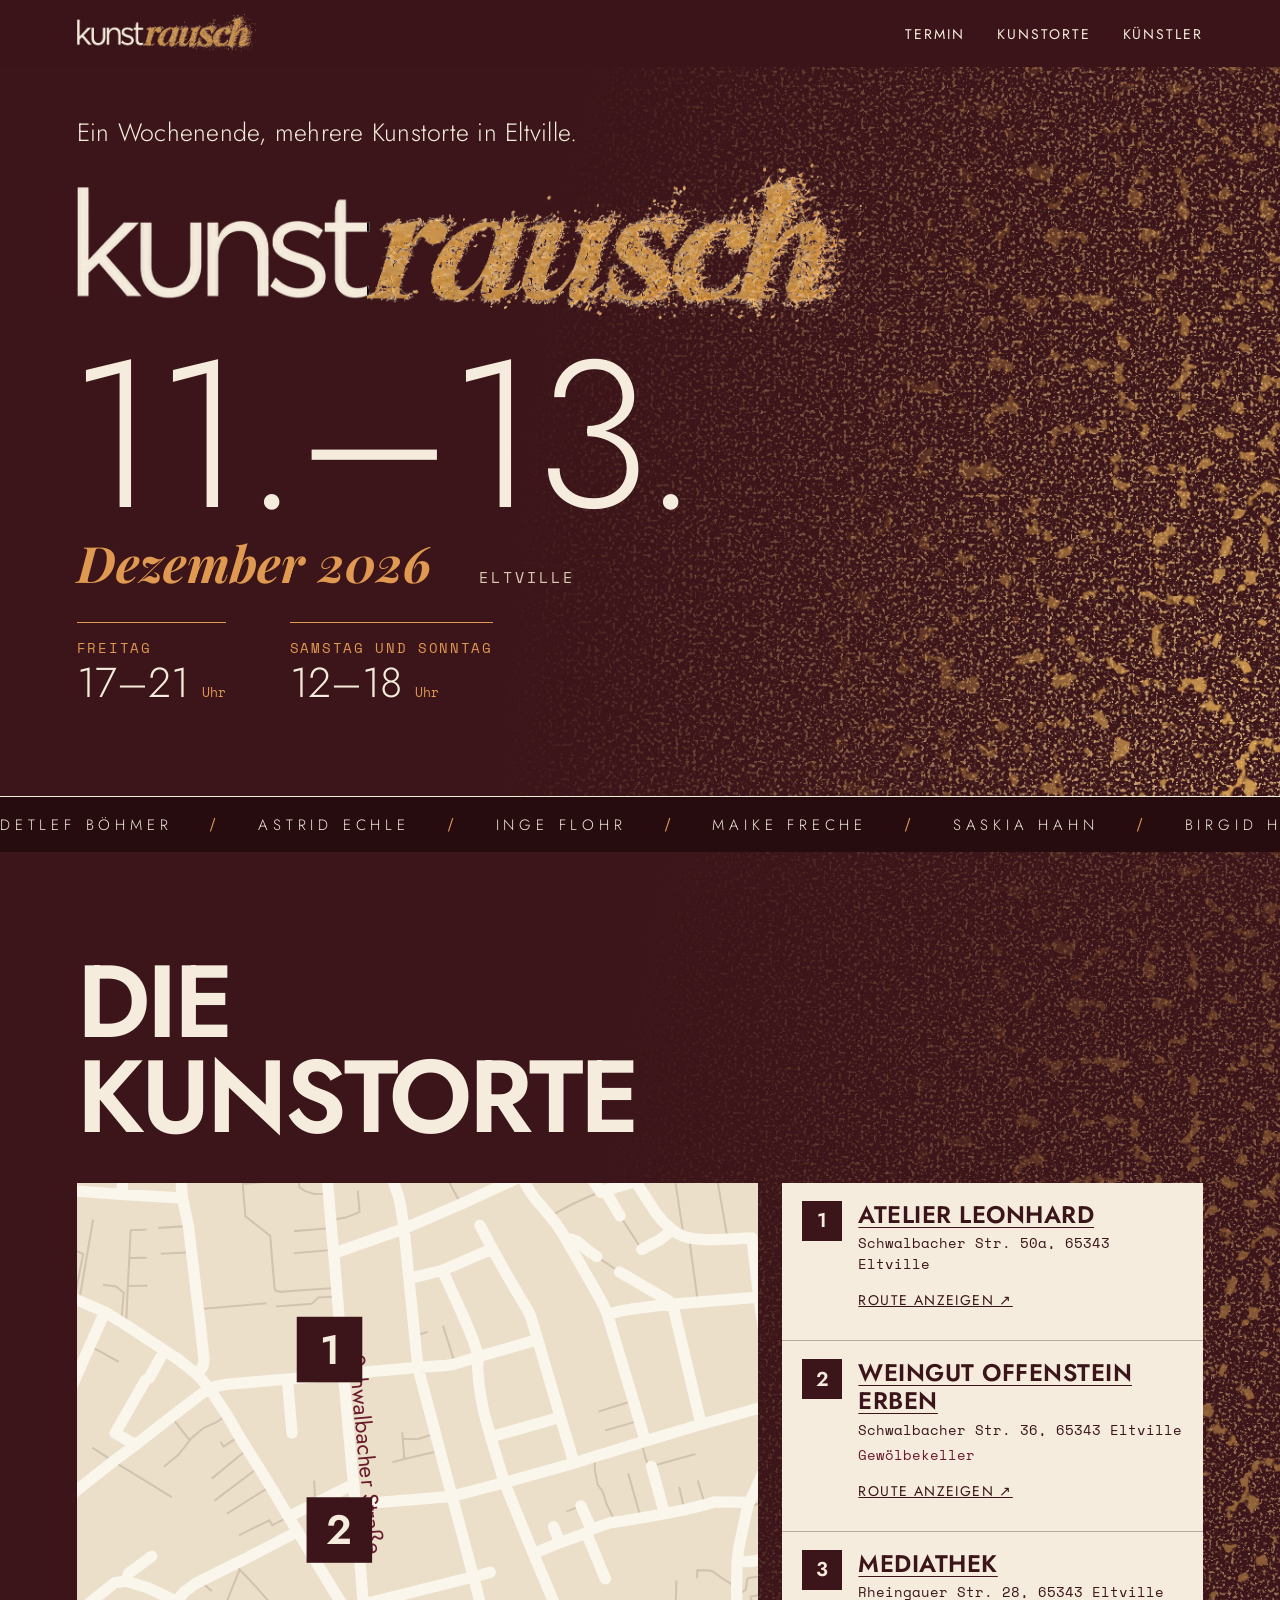
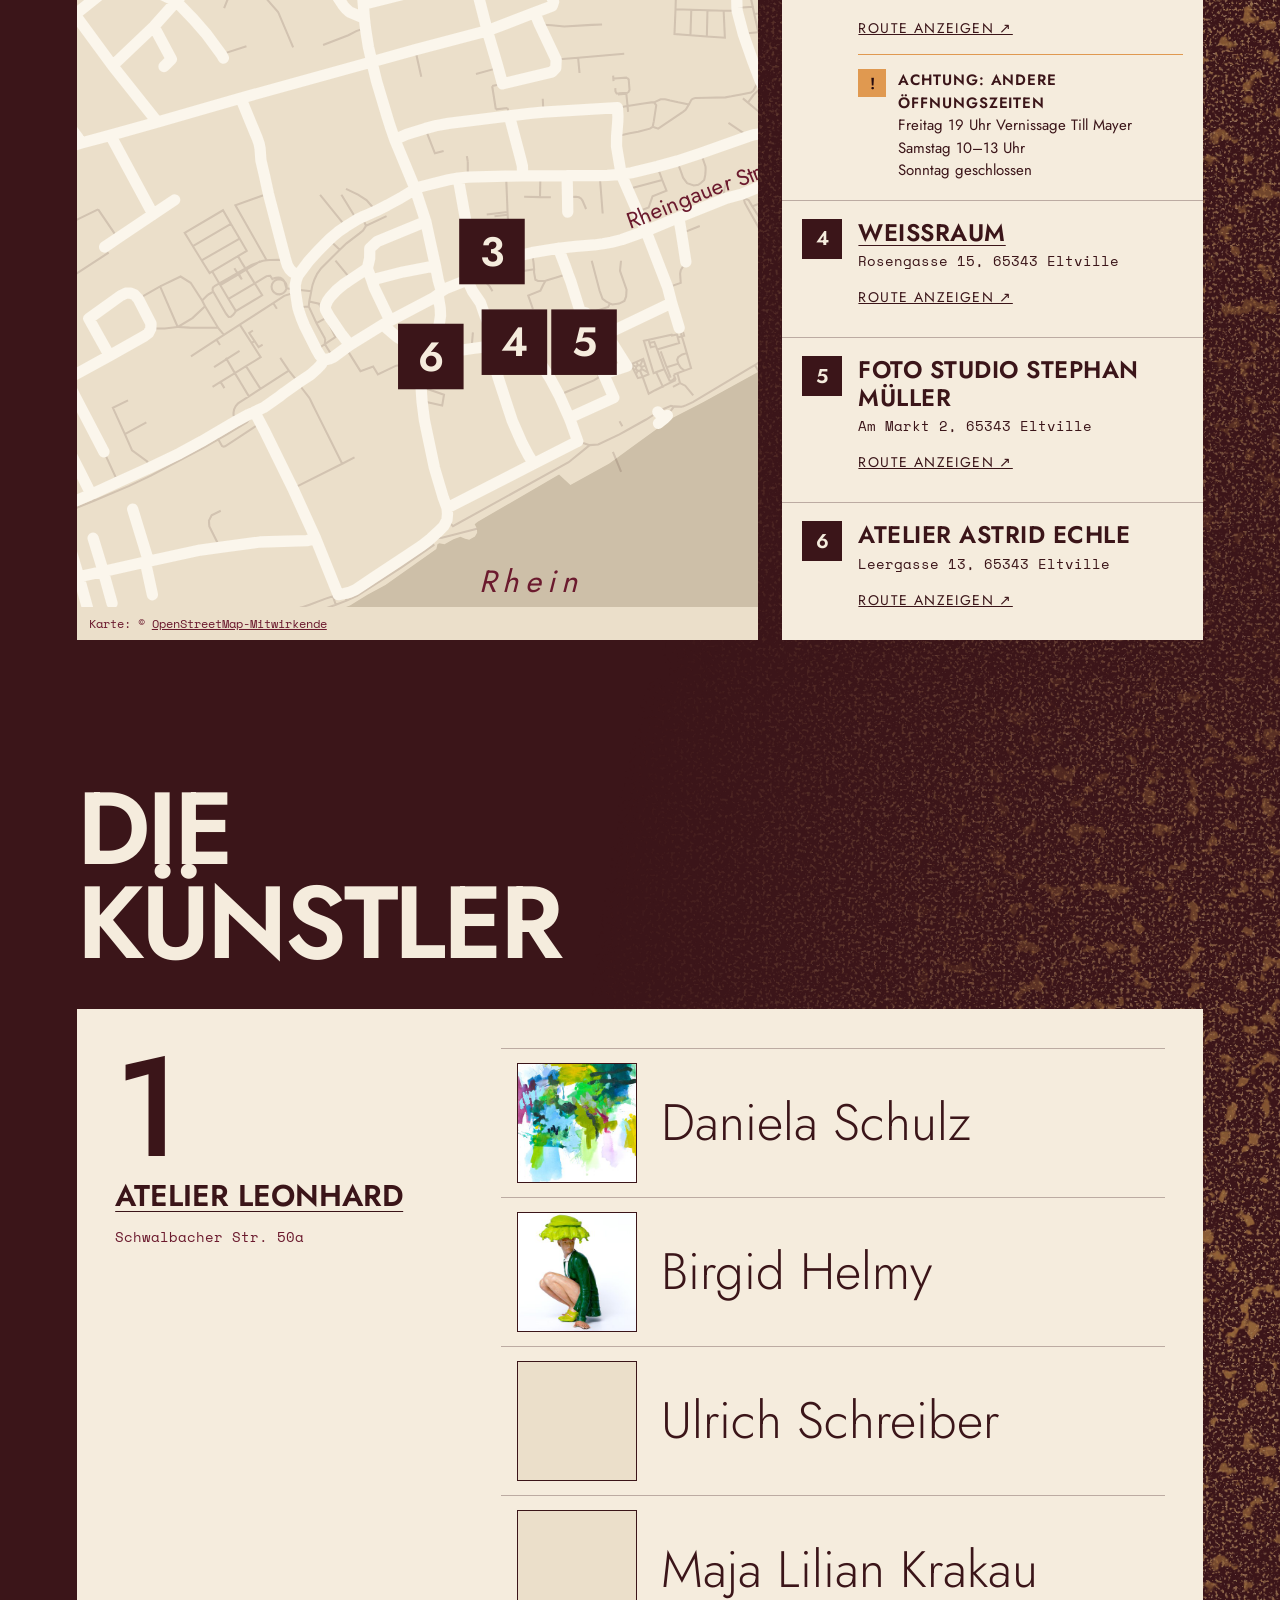
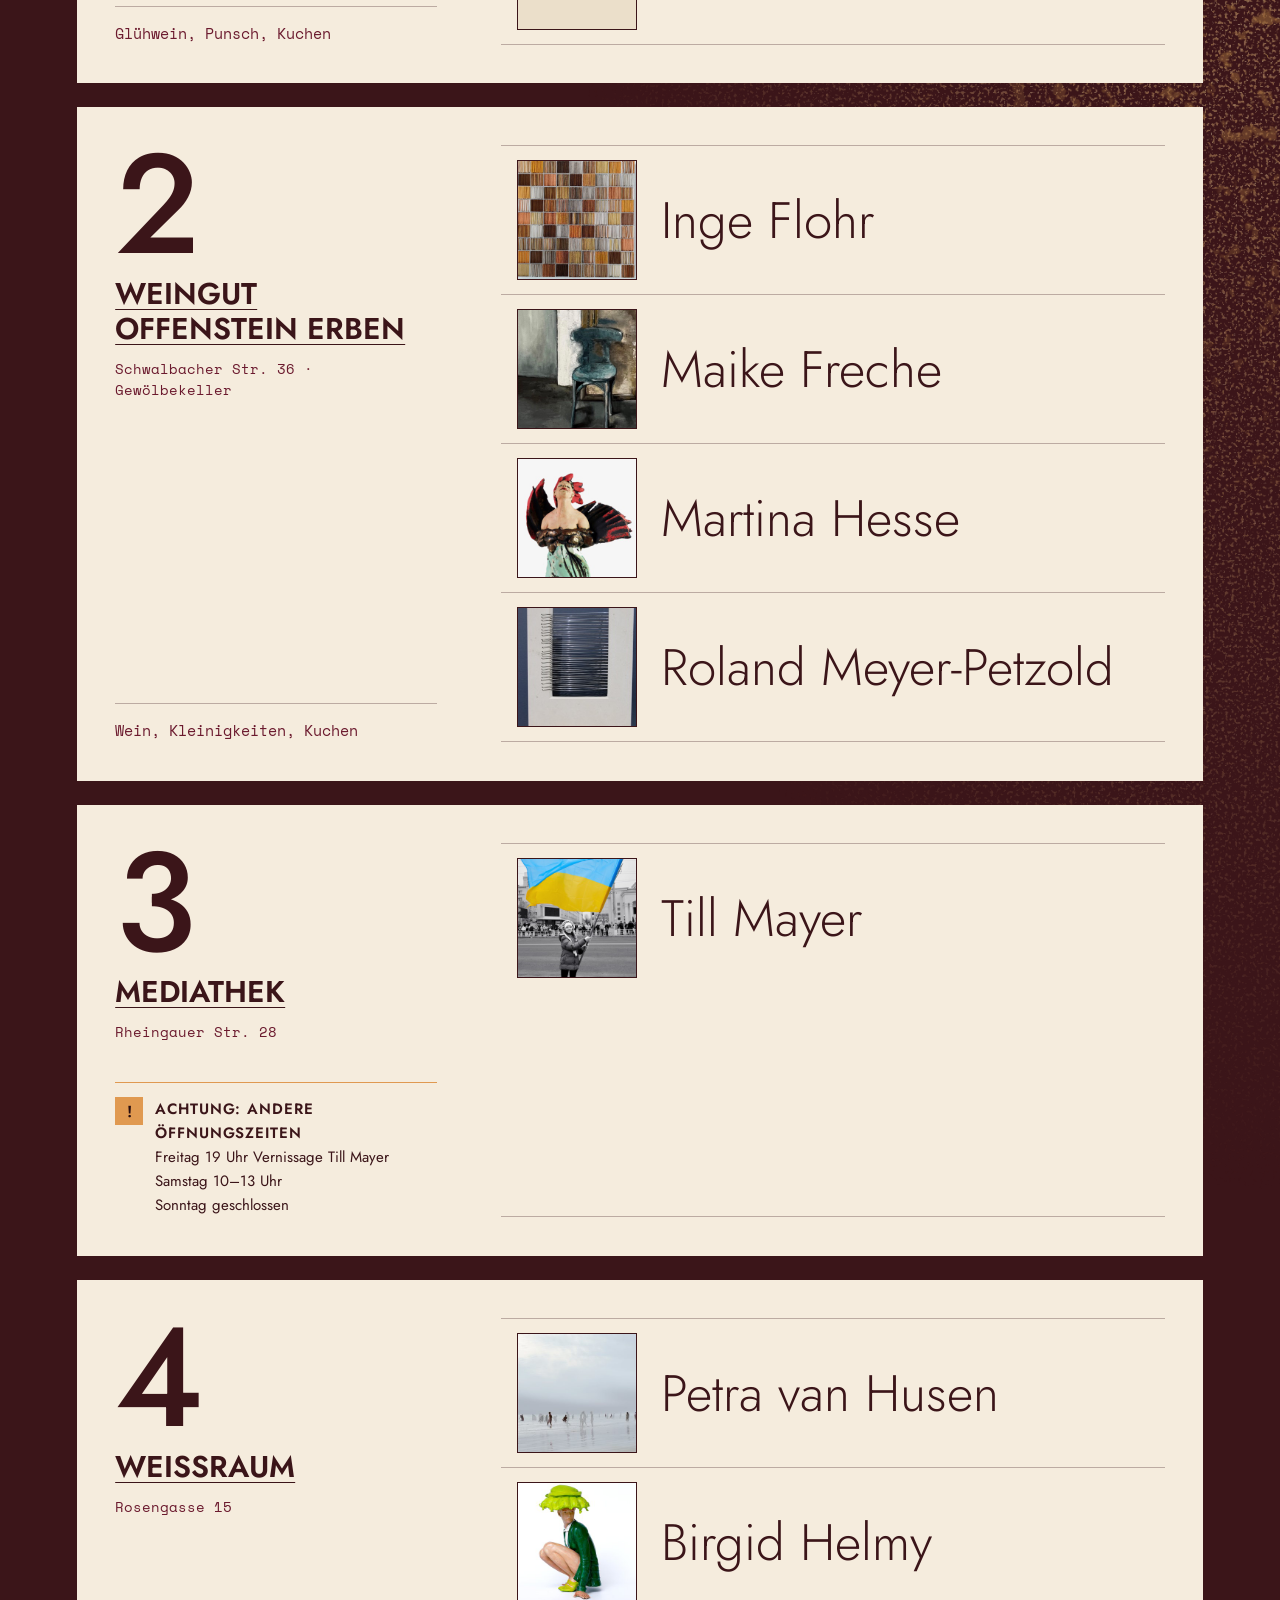
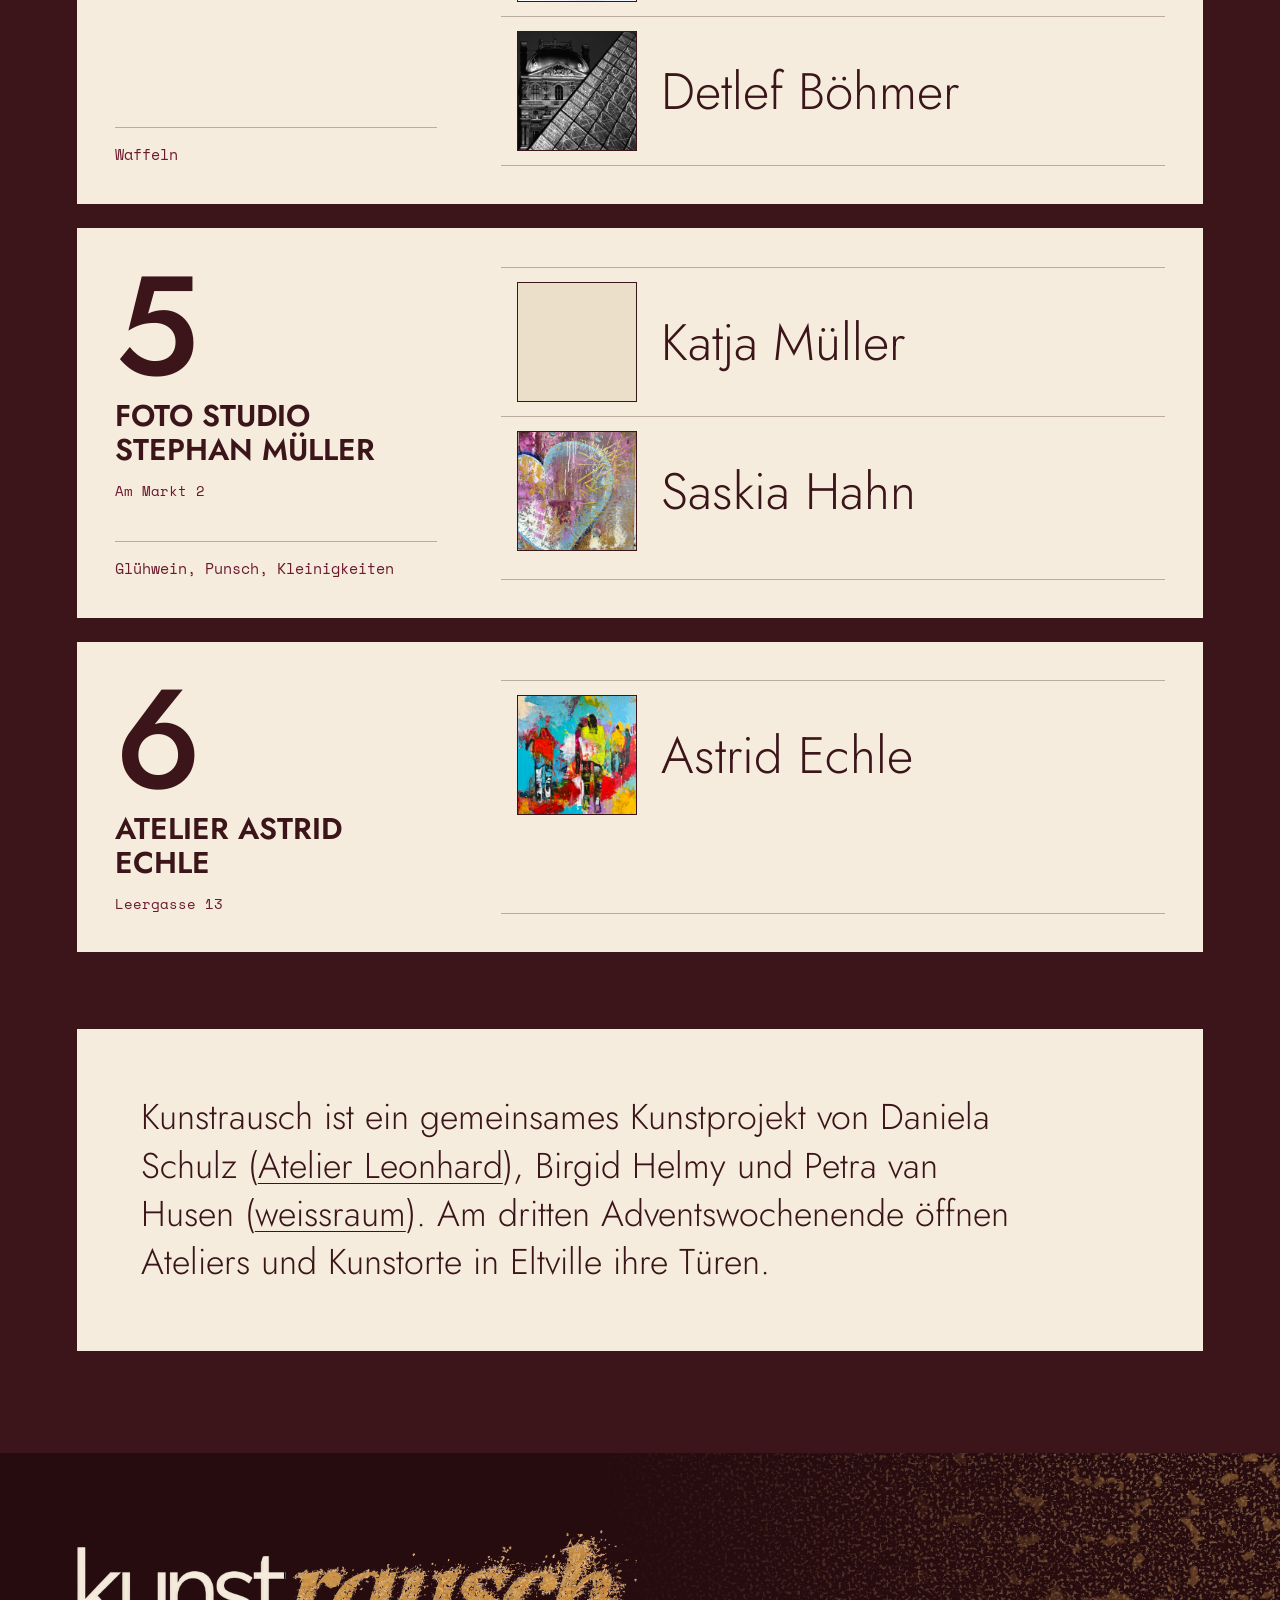
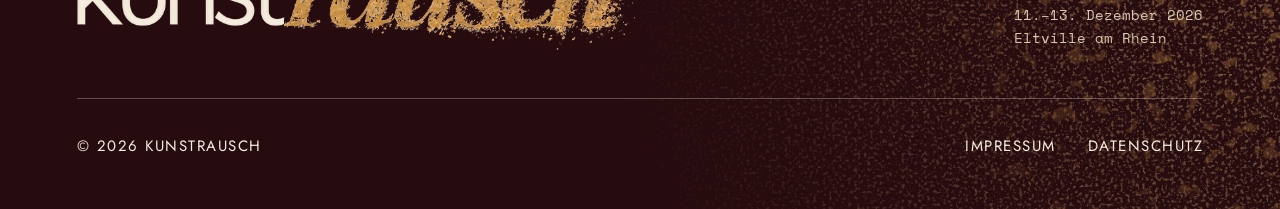
==== commit 72c9965b: "Neues Werkbild Roland Meyer-Petzold Co-Authored-By: Claude Opus 5.5 <noreply@anthropic.com>" ====
--- a/index.html
+++ b/index.html
@@ -109,7 +109,7 @@
           <li class="row"><img class="thumb" src="assets/werke/flohr.jpg" width="320" height="320" alt="Inge Flohr, Werk" loading="lazy"><a class="name" href="https://www.ingeflohr.de">Inge Flohr</a></li>
           <li class="row"><img class="thumb" src="assets/werke/freche-stuhl.jpg" width="320" height="320" alt="Maike Freche, Malerei: Stuhl vor Bilderrahmen" loading="lazy"><a class="name" href="https://maike-freche.de">Maike Freche</a></li>
           <li class="row"><img class="thumb" src="assets/werke/hesse.jpg" width="320" height="320" alt="Martina Hesse, Keramikfigur mit Flügeln" loading="lazy"><a class="name" href="https://www.hesse-keramik.de">Martina Hesse</a></li>
-          <li class="row"><img class="thumb" src="assets/werke/meyer-petzold-schieflage.jpg" width="320" height="320" alt="Roland Meyer-Petzold, Schieflage" loading="lazy"><a class="name" href="https://atelier-roemerberg.de/wp-content/uploads/2023/10/Kuenstlerkarten-ROLAND.pdf">Roland Meyer-Petzold</a></li>
+          <li class="row"><img class="thumb" src="assets/werke/meyer-petzold-draht.jpg" width="320" height="320" alt="Roland Meyer-Petzold, Skulptur: Stein mit gespannten Drähten" loading="lazy"><a class="name" href="https://atelier-roemerberg.de/wp-content/uploads/2023/10/Kuenstlerkarten-ROLAND.pdf">Roland Meyer-Petzold</a></li>
         </ul>
       </article>
 
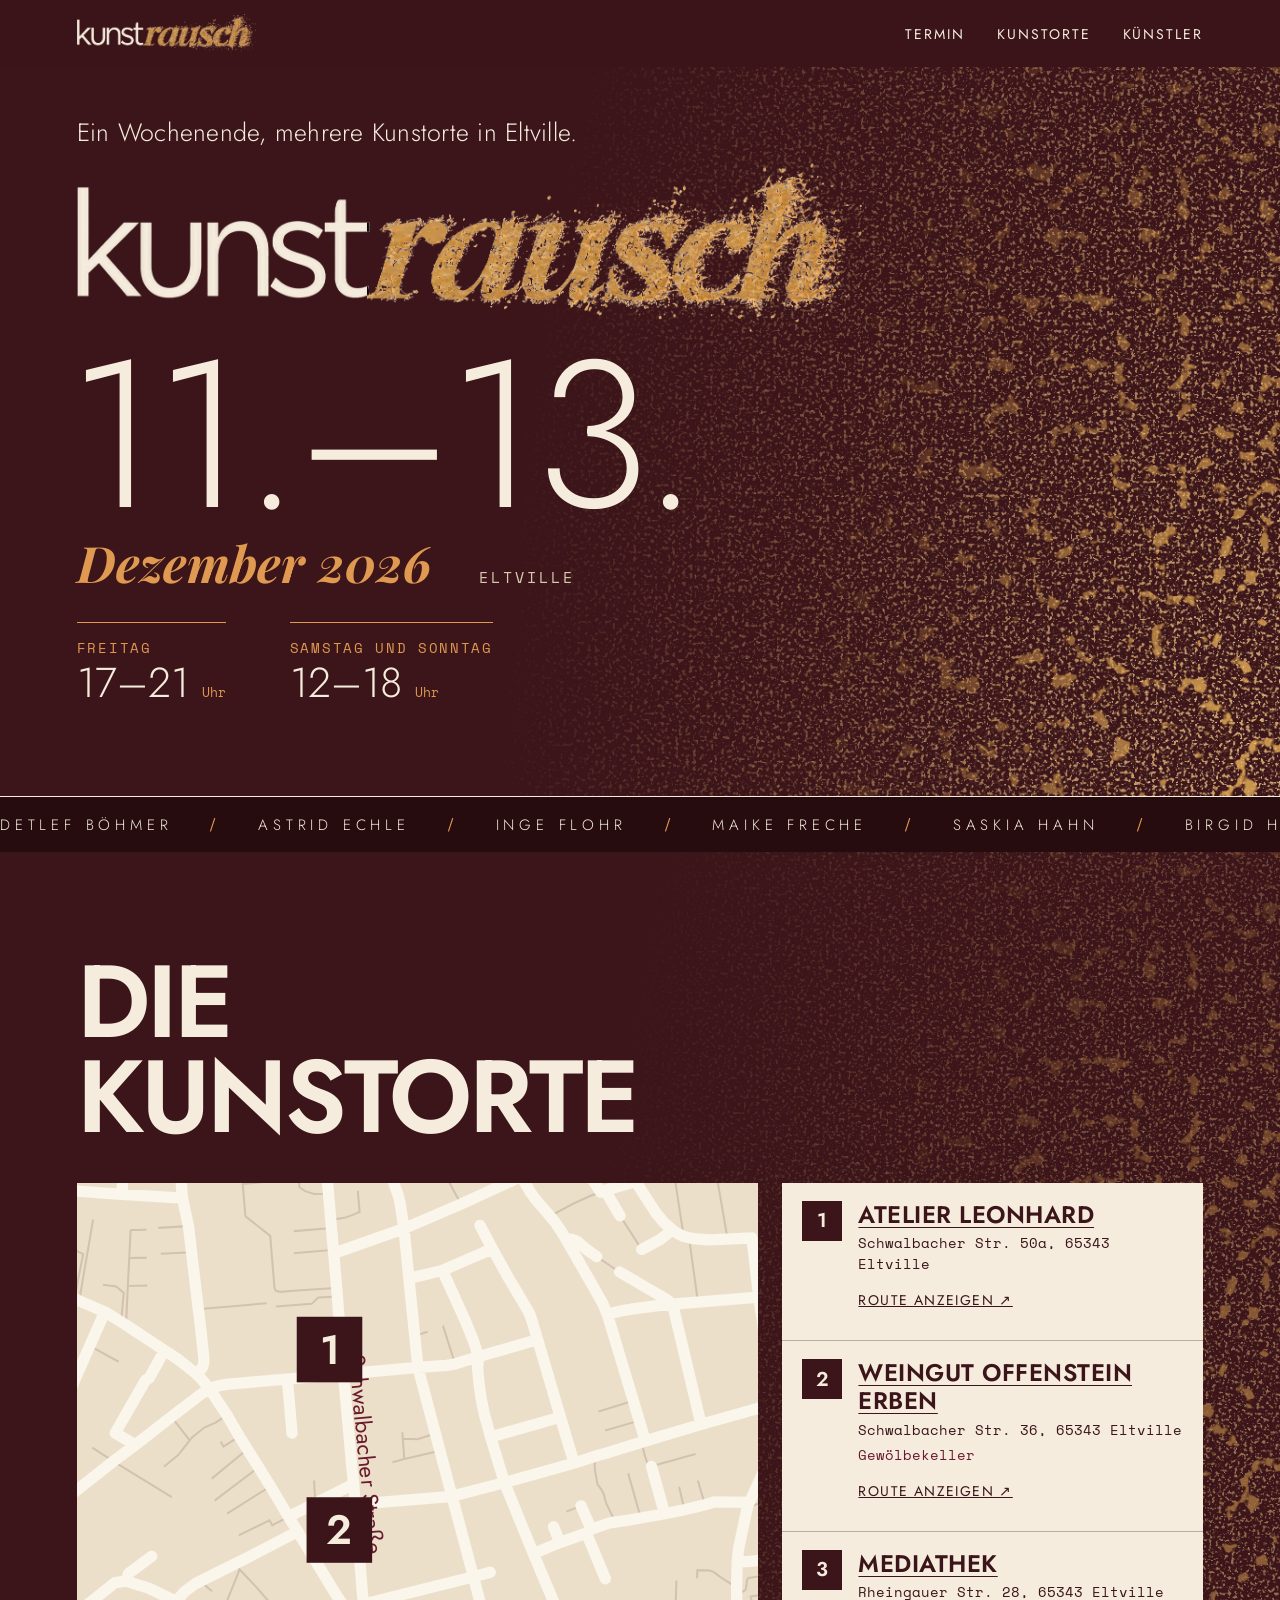
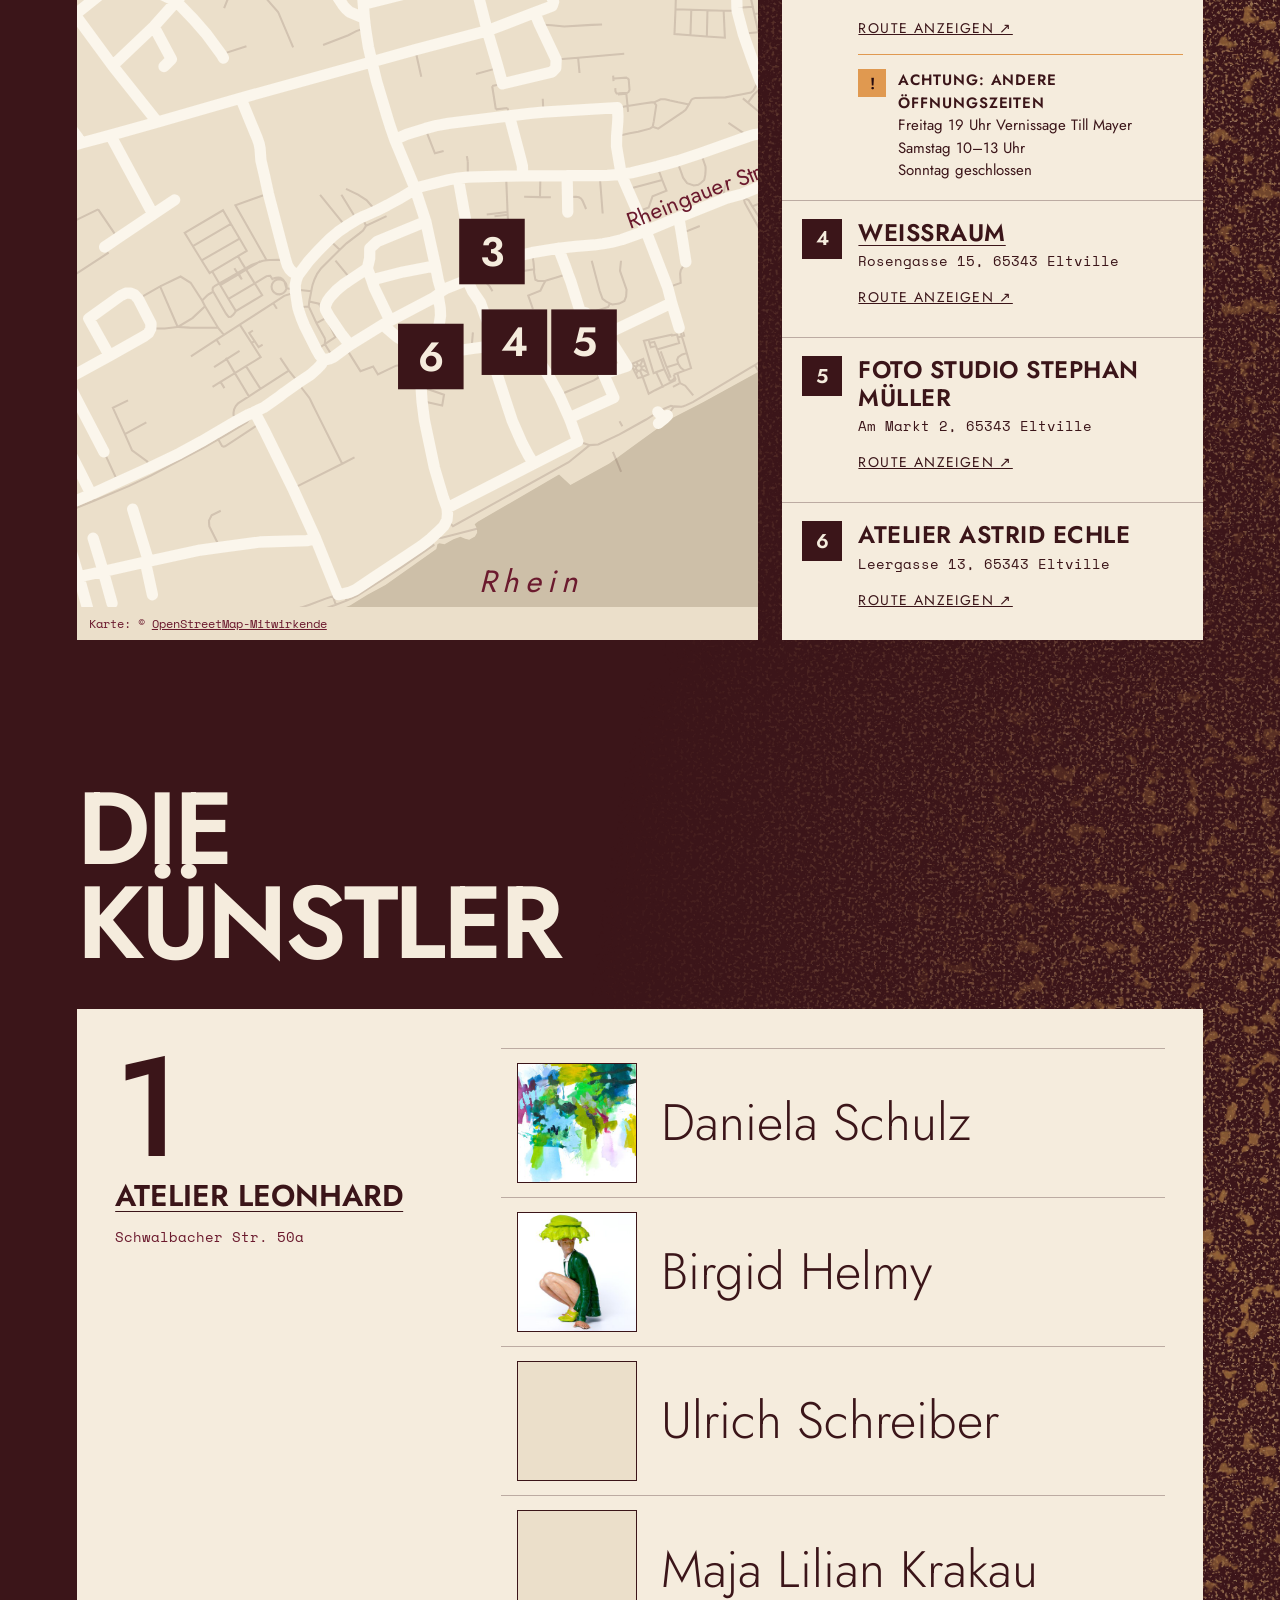
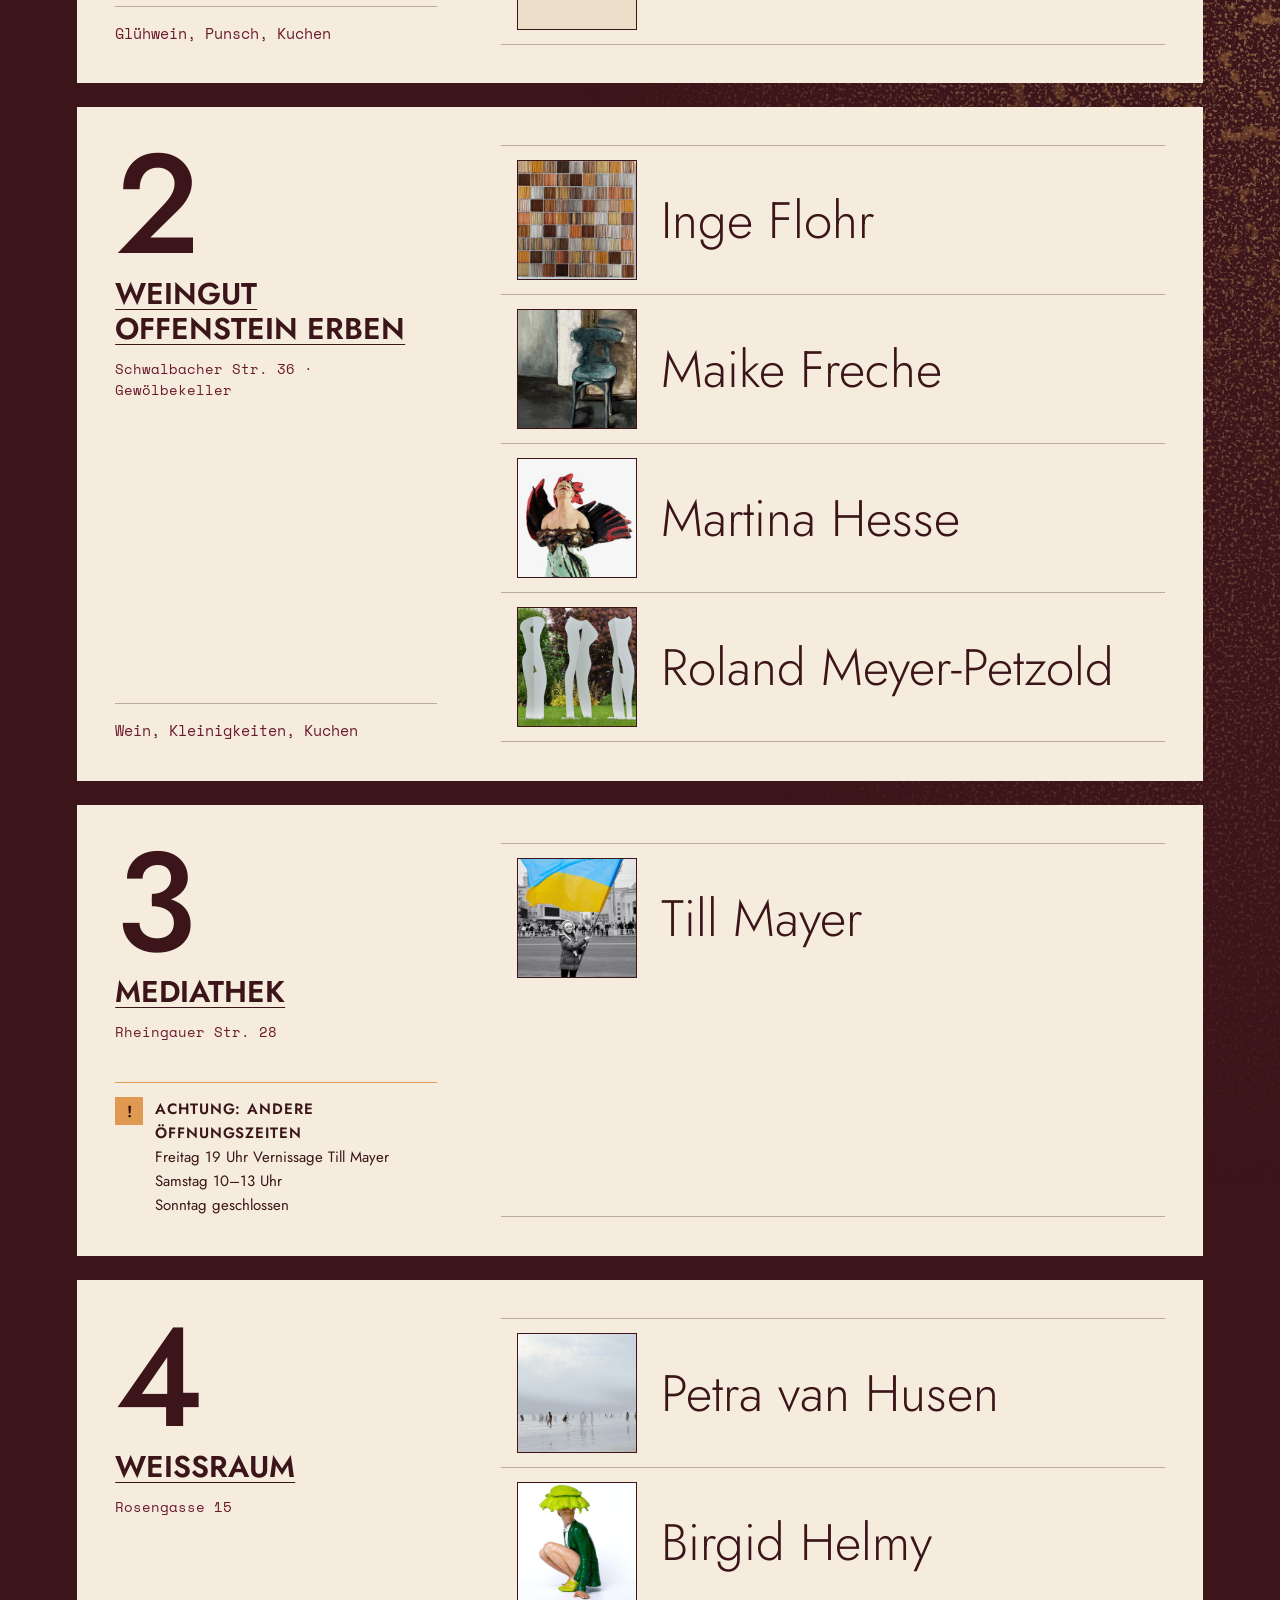
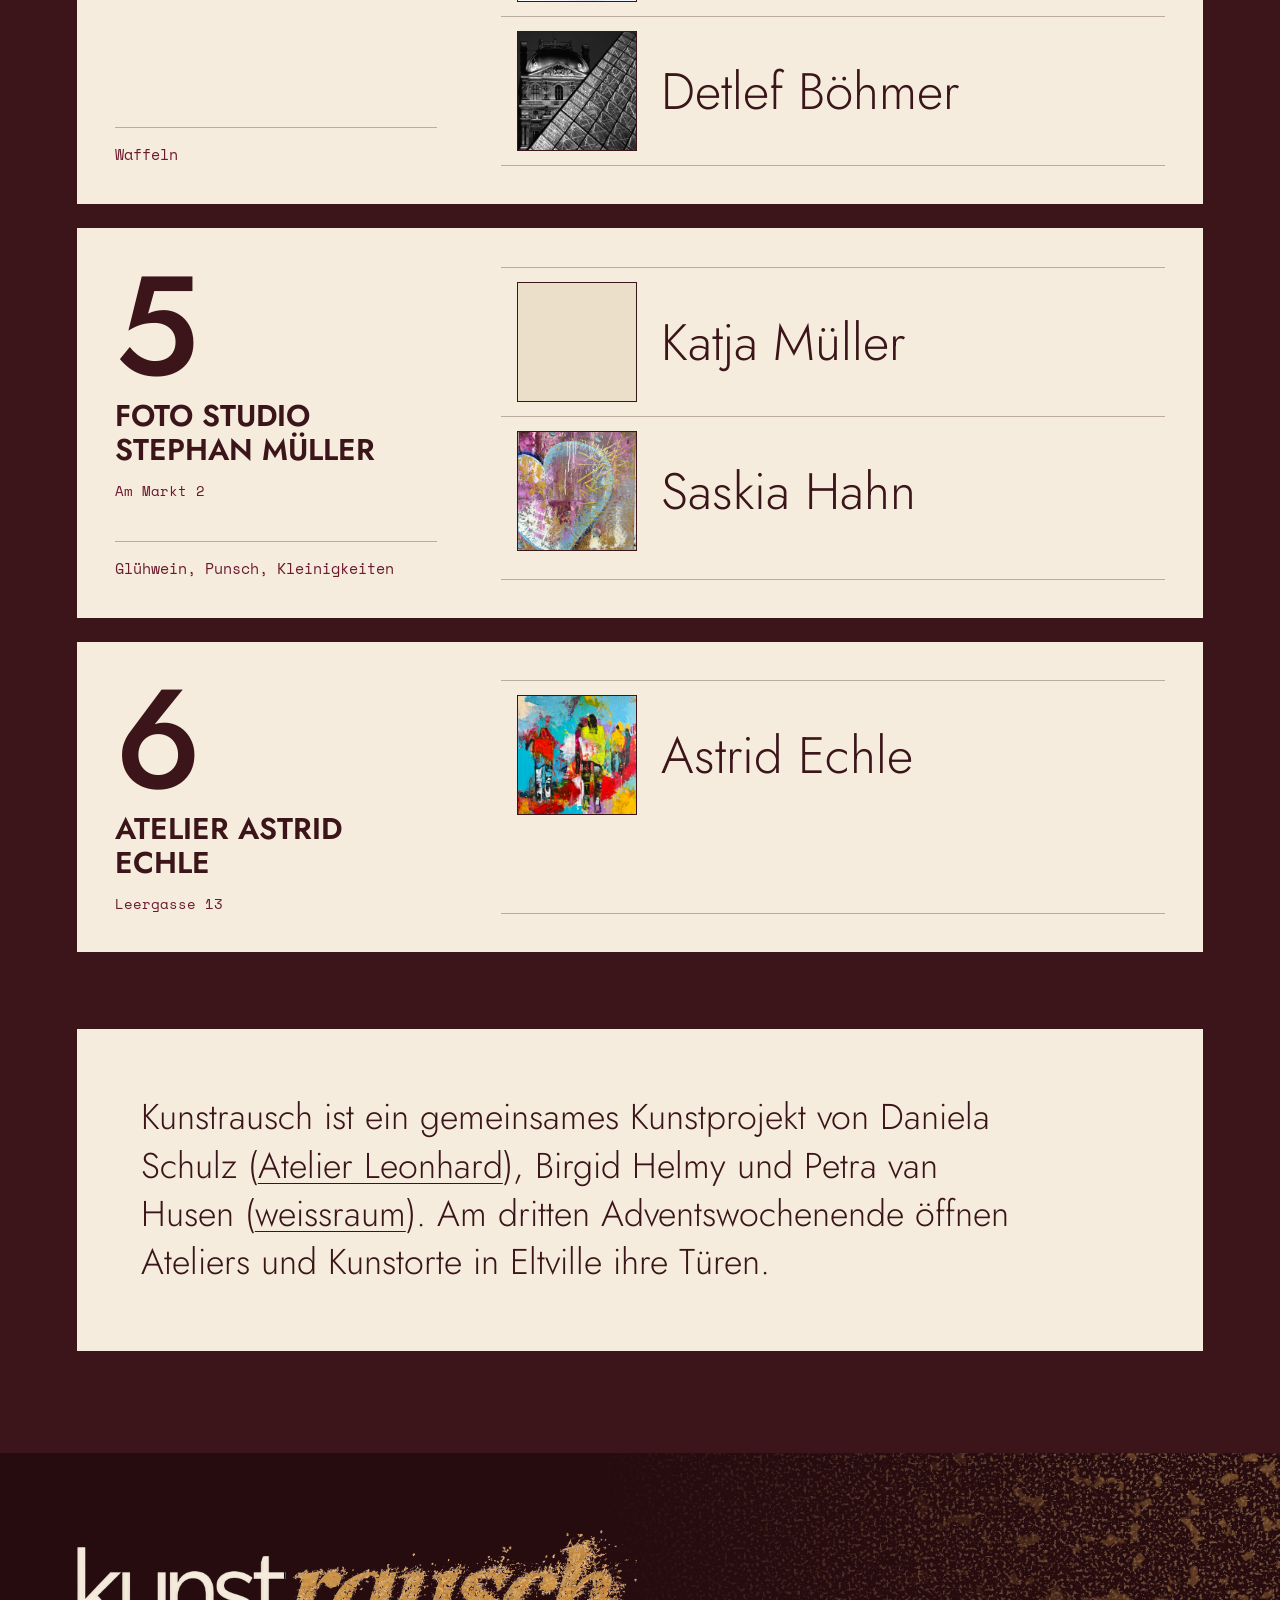
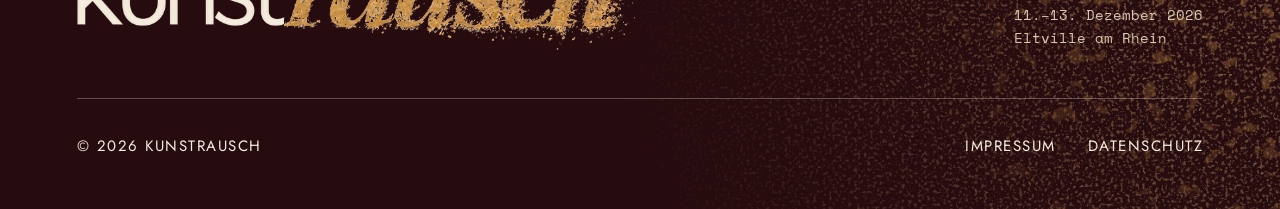
==== commit 8a416b7b: "Werkbild Roland Meyer-Petzold: drei Figuren statt Drahtskulptur Co-Authored-By: Claude Opus 5.5 <nor" ====
--- a/index.html
+++ b/index.html
@@ -109,7 +109,7 @@
           <li class="row"><img class="thumb" src="assets/werke/flohr.jpg" width="320" height="320" alt="Inge Flohr, Werk" loading="lazy"><a class="name" href="https://www.ingeflohr.de">Inge Flohr</a></li>
           <li class="row"><img class="thumb" src="assets/werke/freche-stuhl.jpg" width="320" height="320" alt="Maike Freche, Malerei: Stuhl vor Bilderrahmen" loading="lazy"><a class="name" href="https://maike-freche.de">Maike Freche</a></li>
           <li class="row"><img class="thumb" src="assets/werke/hesse.jpg" width="320" height="320" alt="Martina Hesse, Keramikfigur mit Flügeln" loading="lazy"><a class="name" href="https://www.hesse-keramik.de">Martina Hesse</a></li>
-          <li class="row"><img class="thumb" src="assets/werke/meyer-petzold-draht.jpg" width="320" height="320" alt="Roland Meyer-Petzold, Skulptur: Stein mit gespannten Drähten" loading="lazy"><a class="name" href="https://atelier-roemerberg.de/wp-content/uploads/2023/10/Kuenstlerkarten-ROLAND.pdf">Roland Meyer-Petzold</a></li>
+          <li class="row"><img class="thumb" src="assets/werke/meyer-petzold-figuren.jpg" width="320" height="320" alt="Roland Meyer-Petzold, Skulptur: drei weiße Figuren im Garten" loading="lazy"><a class="name" href="https://atelier-roemerberg.de/wp-content/uploads/2023/10/Kuenstlerkarten-ROLAND.pdf">Roland Meyer-Petzold</a></li>
         </ul>
       </article>
 
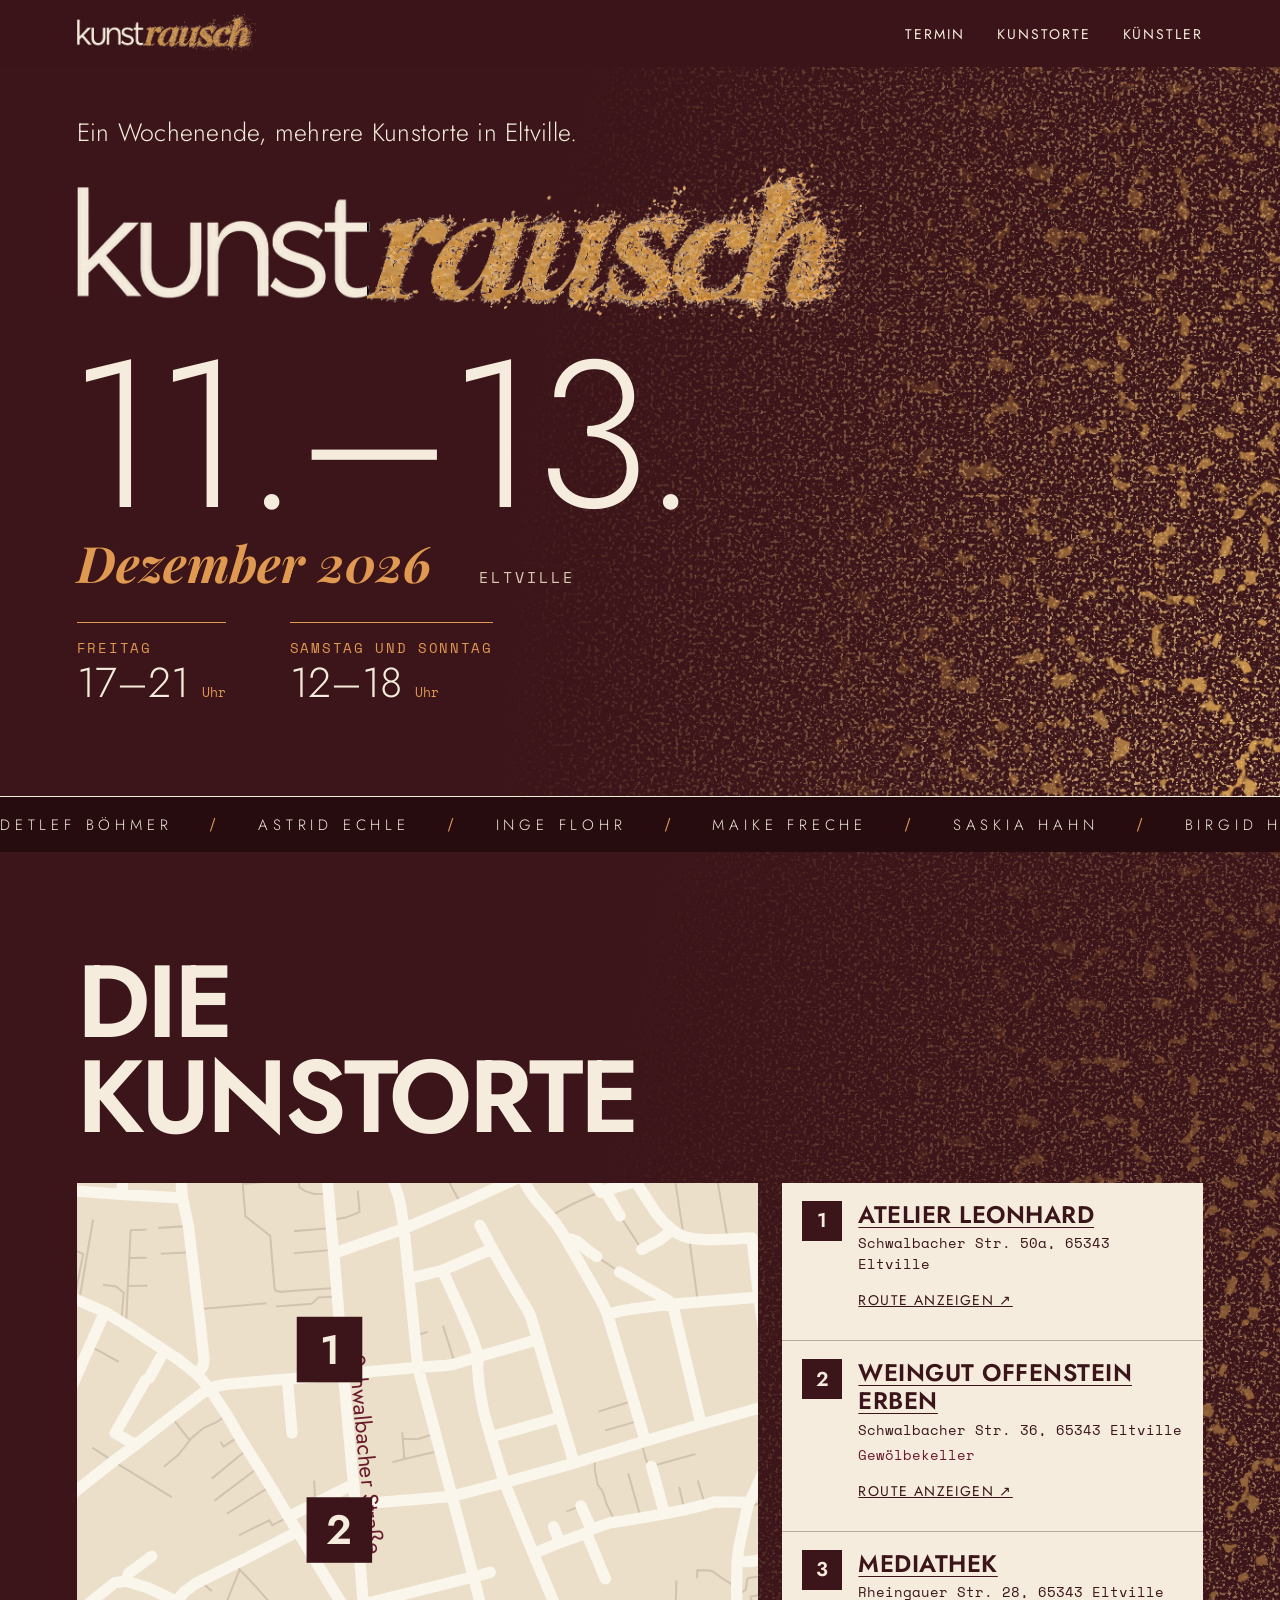
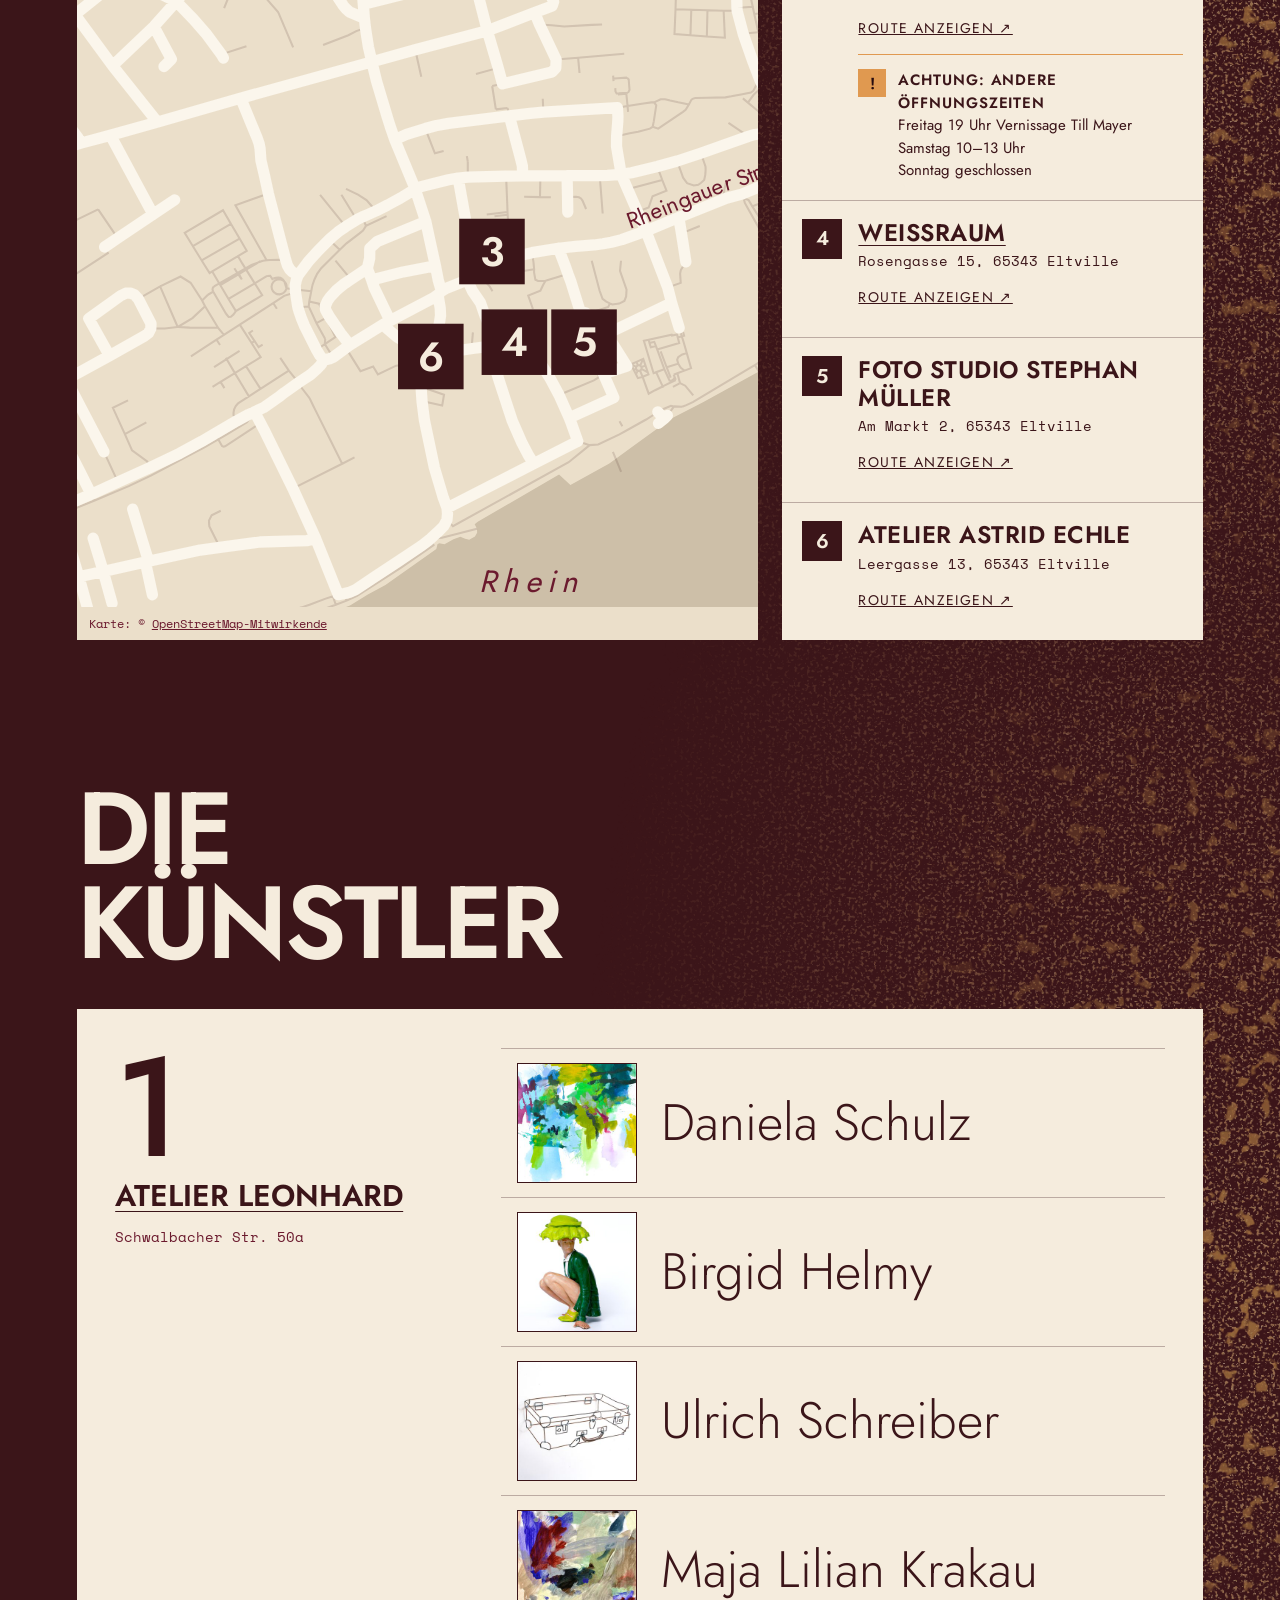
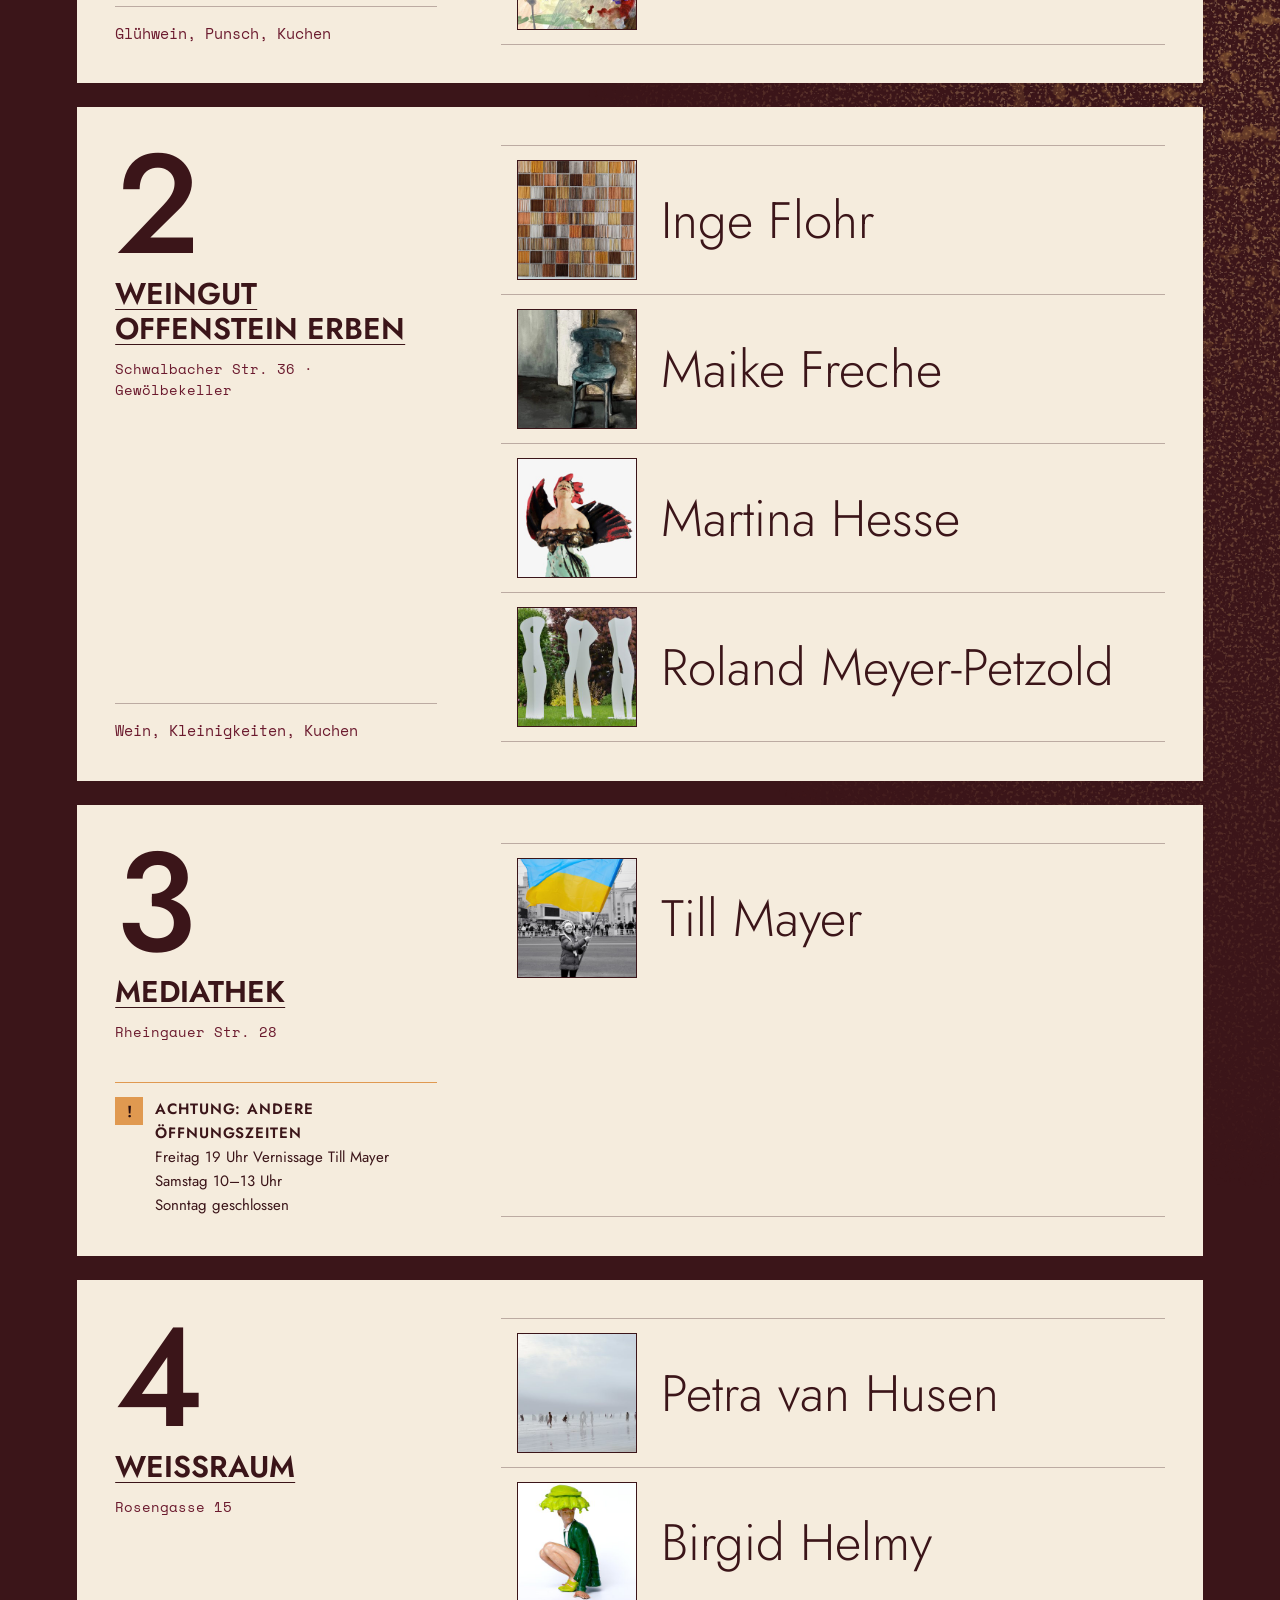
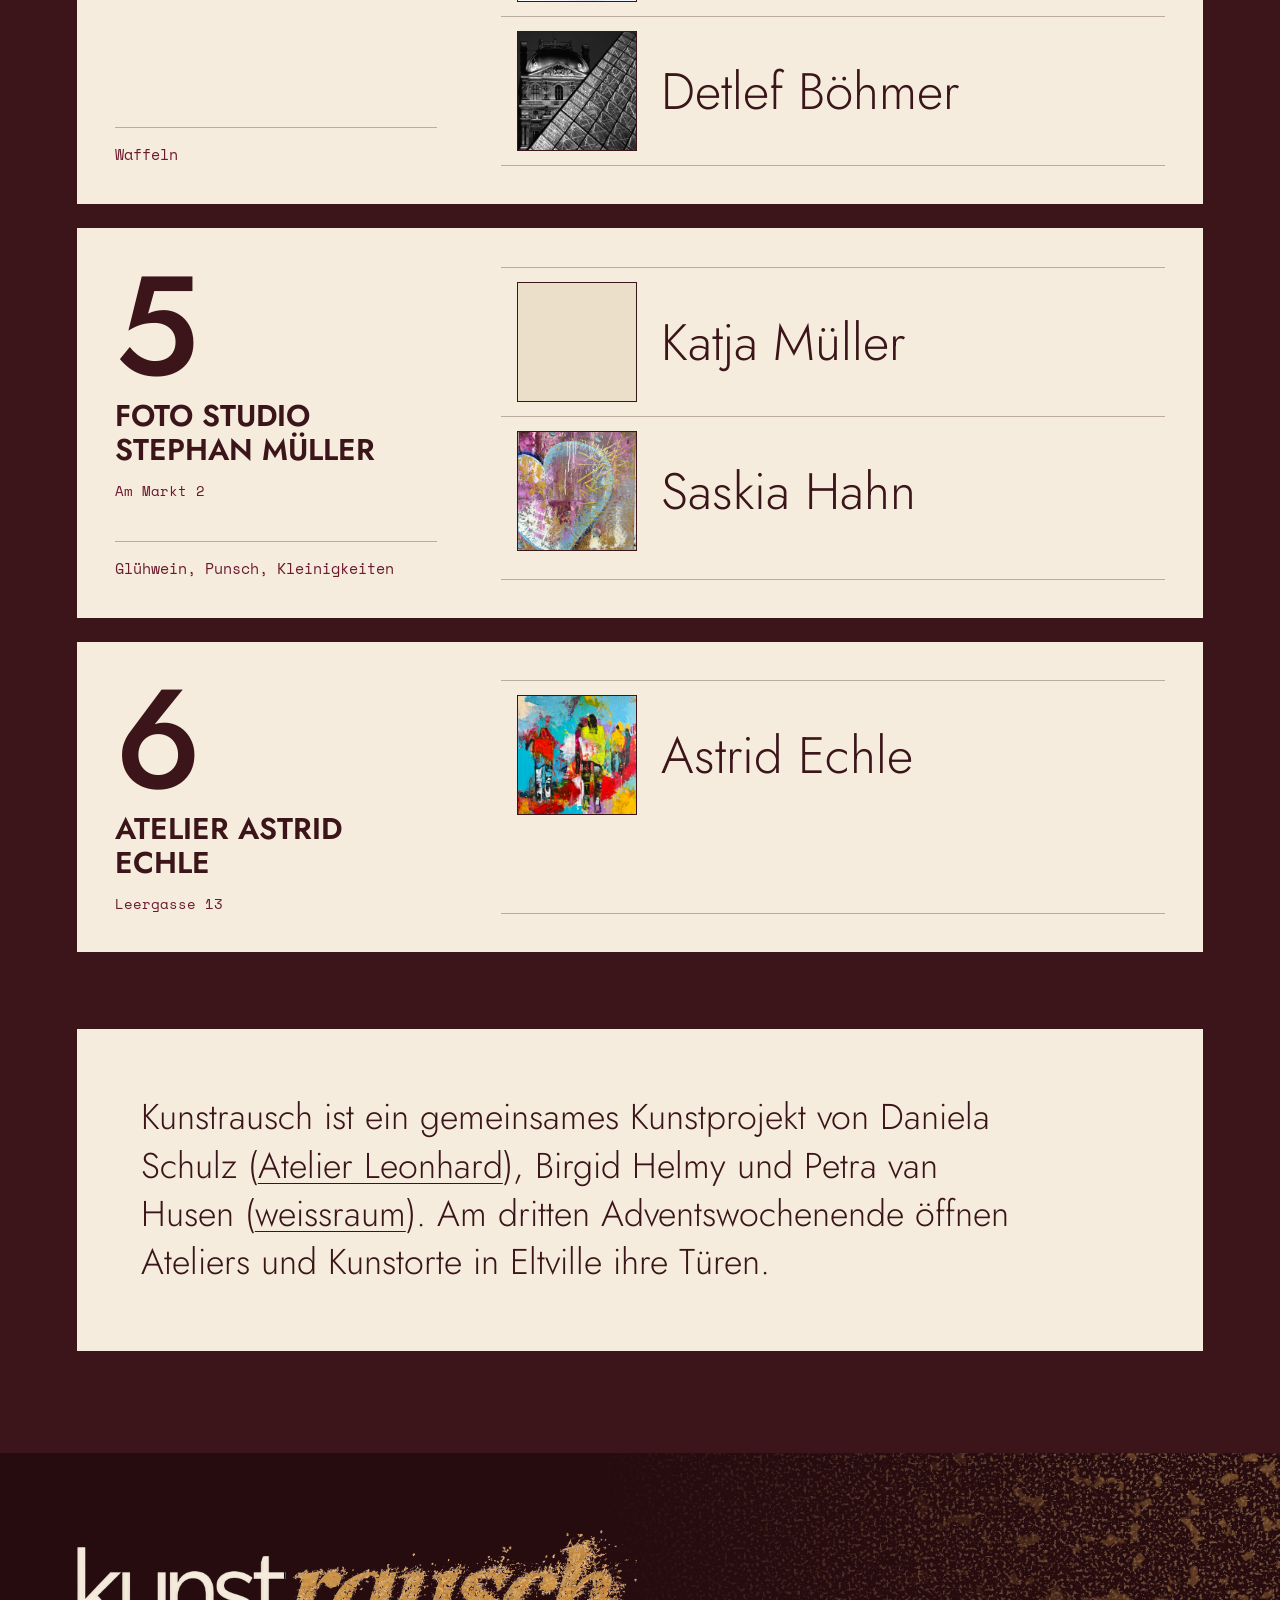
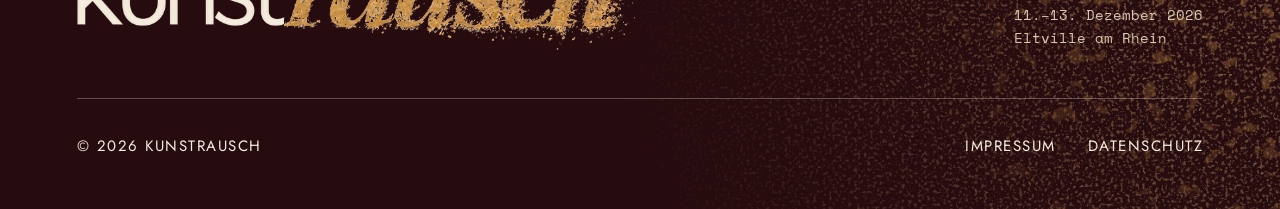
==== commit 0c2c9918: "Werkbilder Ulrich Schreiber und Maja Lilian Krakau Co-Authored-By: Claude Opus 5.5 <noreply@anthropi" ====
--- a/index.html
+++ b/index.html
@@ -93,8 +93,8 @@
         <ul class="reihen">
           <li class="row"><img class="thumb" src="assets/werke/schulz-keep-wandering.jpg" width="320" height="320" alt="Daniela Schulz, keep wandering" loading="lazy"><a class="name" href="https://www.danielaschulz-atelier.de">Daniela Schulz</a></li>
           <li class="row"><img class="thumb" src="assets/werke/helmy-katastrophenschutz.jpg" width="320" height="320" alt="Birgid Helmy, Katastrophenschutz" loading="lazy"><a class="name" href="https://www.helmy.eu">Birgid Helmy</a></li>
-          <li class="row"><div class="thumb"></div><a class="name" href="https://www.metallplastiken-schreiber.de">Ulrich Schreiber</a></li>
-          <li class="row"><div class="thumb"></div><a class="name" href="https://www.majaliliankrakau.com">Maja Lilian Krakau</a></li>
+          <li class="row"><img class="thumb" src="assets/werke/schreiber-koffer.jpg" width="320" height="320" alt="Ulrich Schreiber, Metallplastik: Koffer aus Draht" loading="lazy"><a class="name" href="https://www.metallplastiken-schreiber.de">Ulrich Schreiber</a></li>
+          <li class="row"><img class="thumb" src="assets/werke/krakau.jpg" width="320" height="320" alt="Maja Lilian Krakau, Malerei: abstrakt" loading="lazy"><a class="name" href="https://www.majaliliankrakau.com">Maja Lilian Krakau</a></li>
         </ul>
       </article>
 
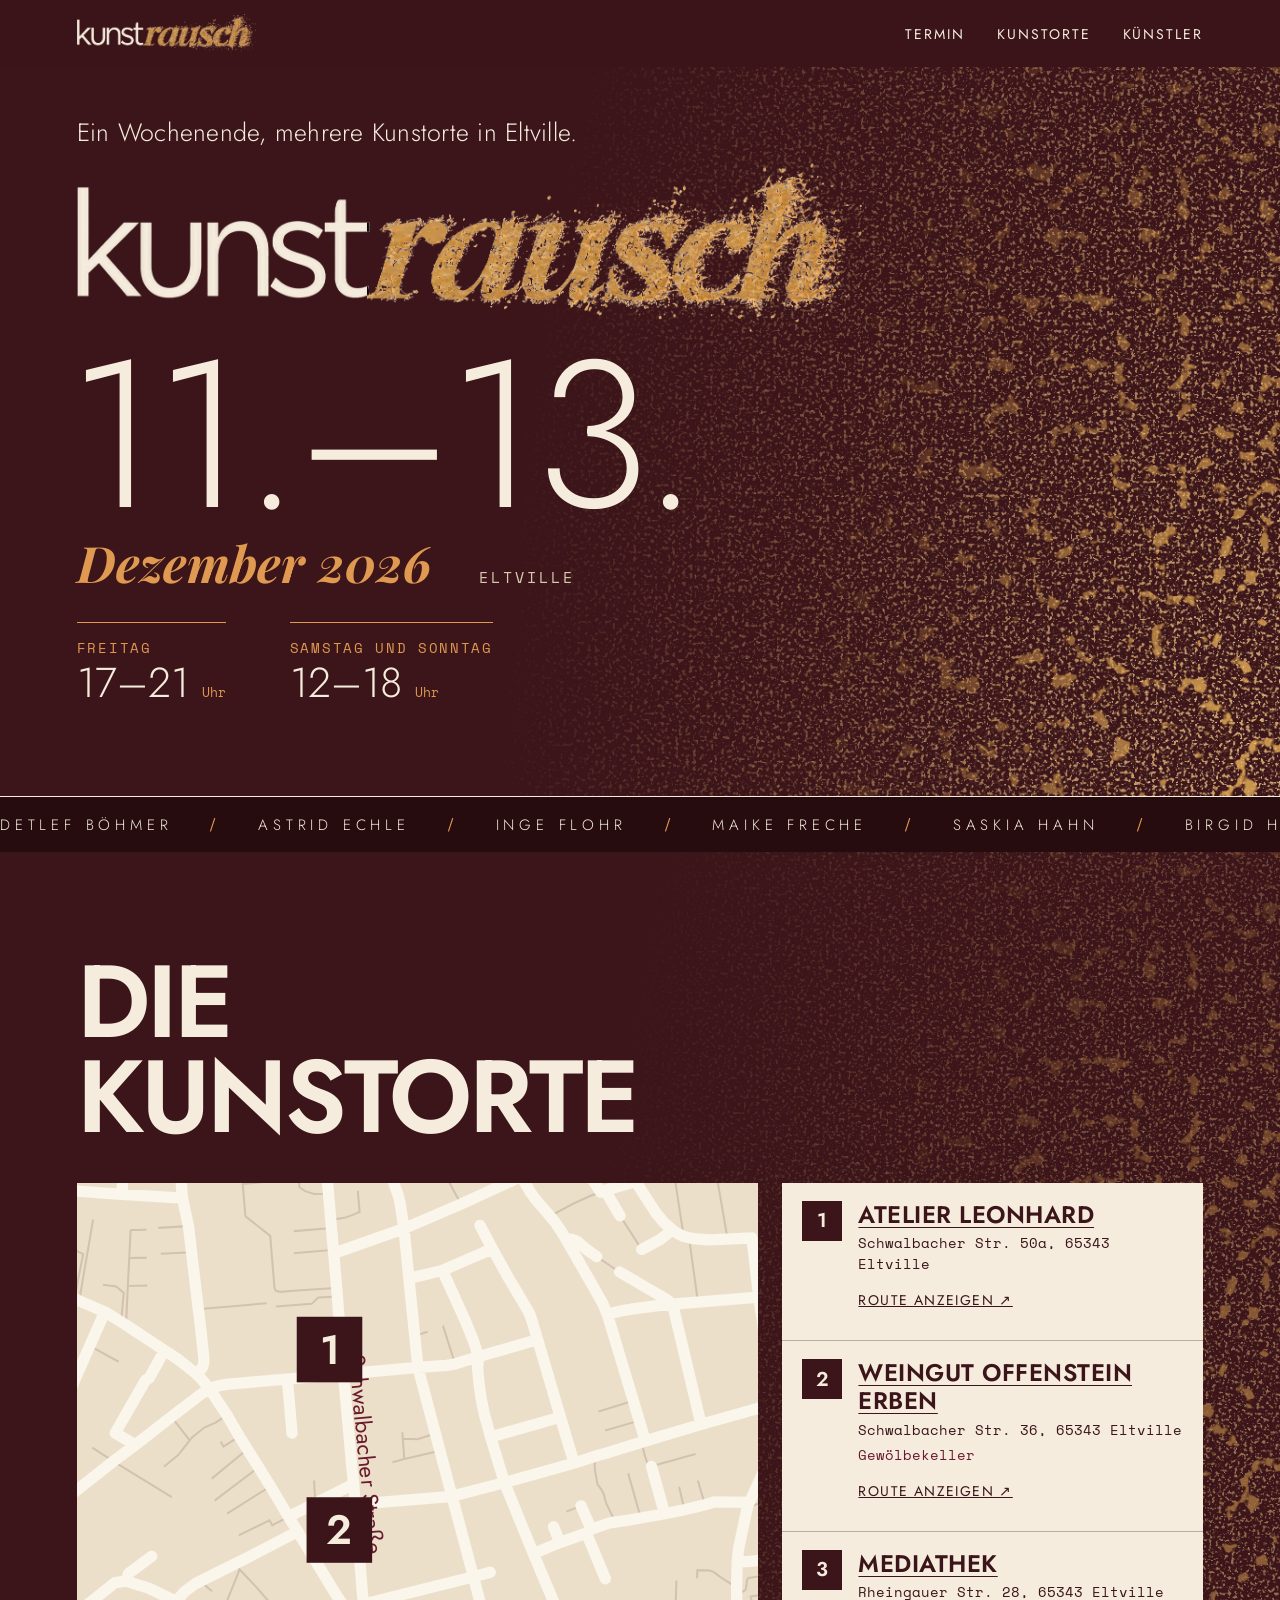
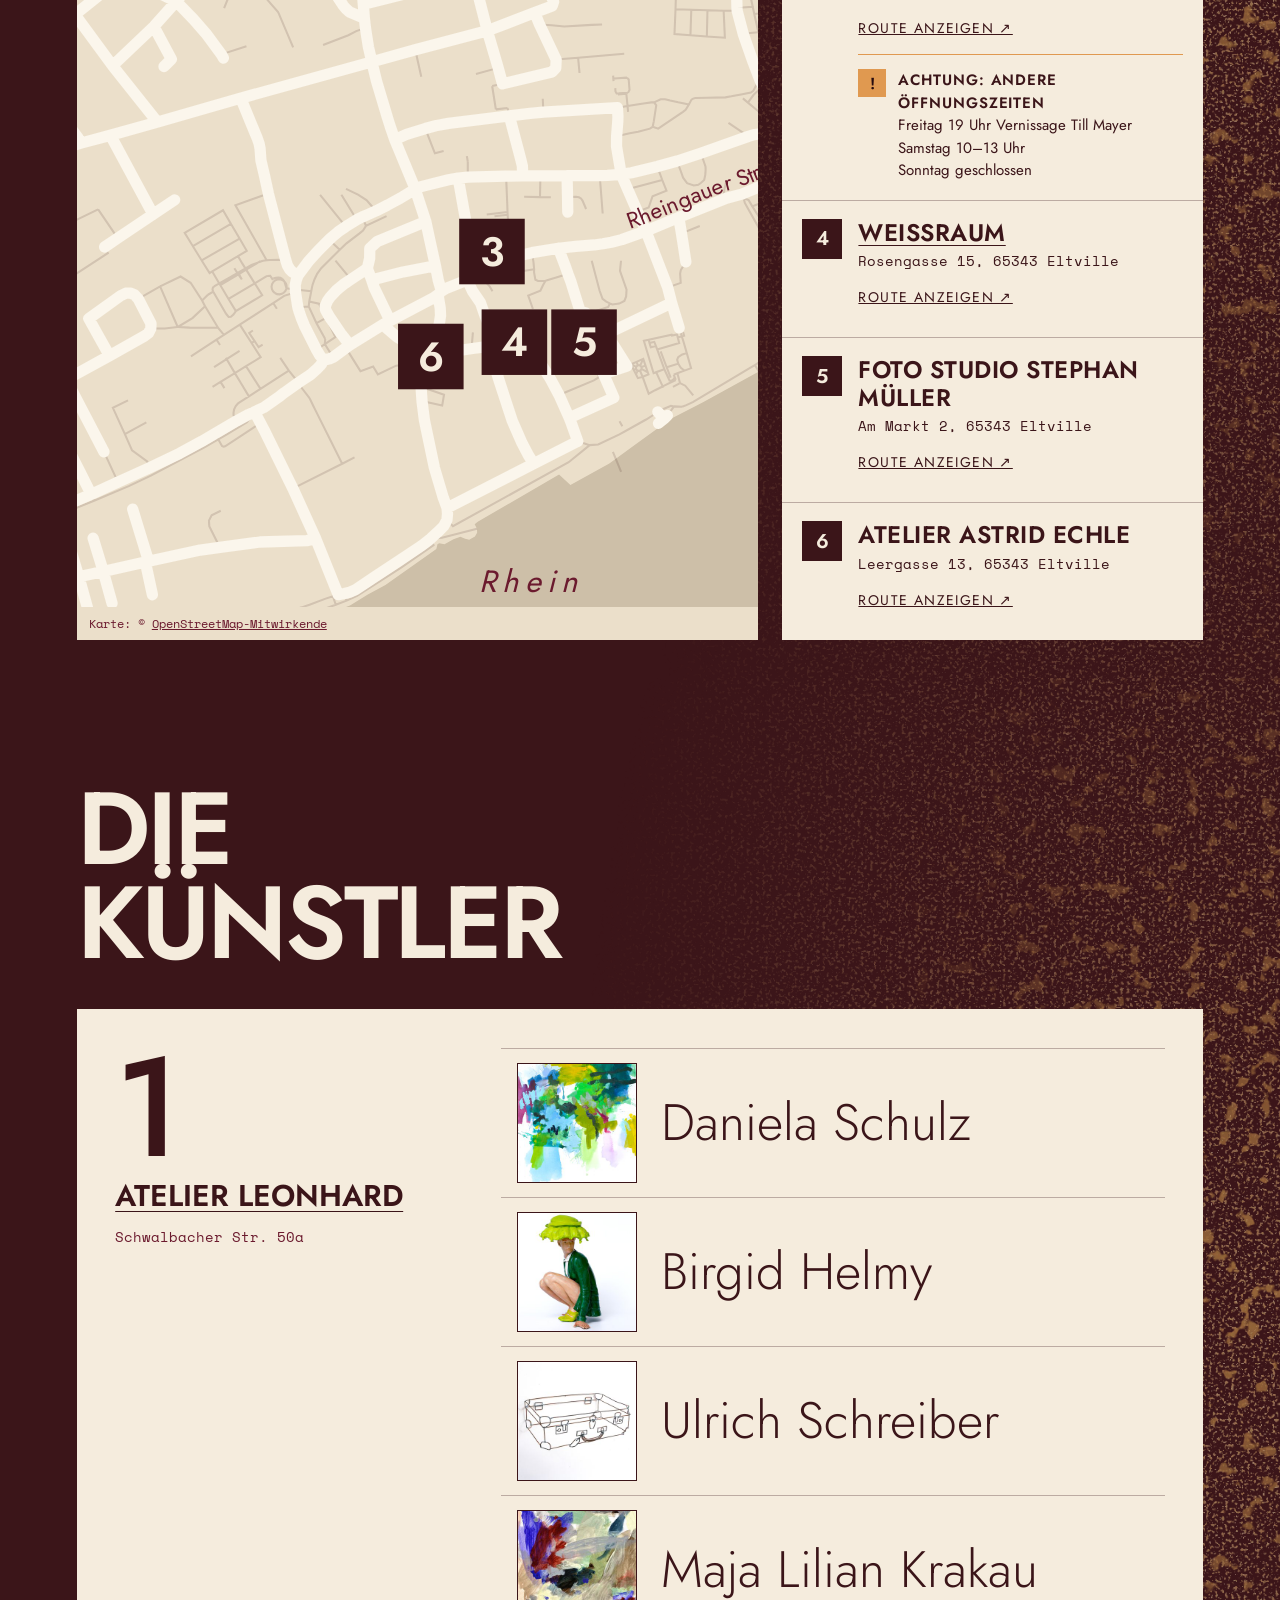
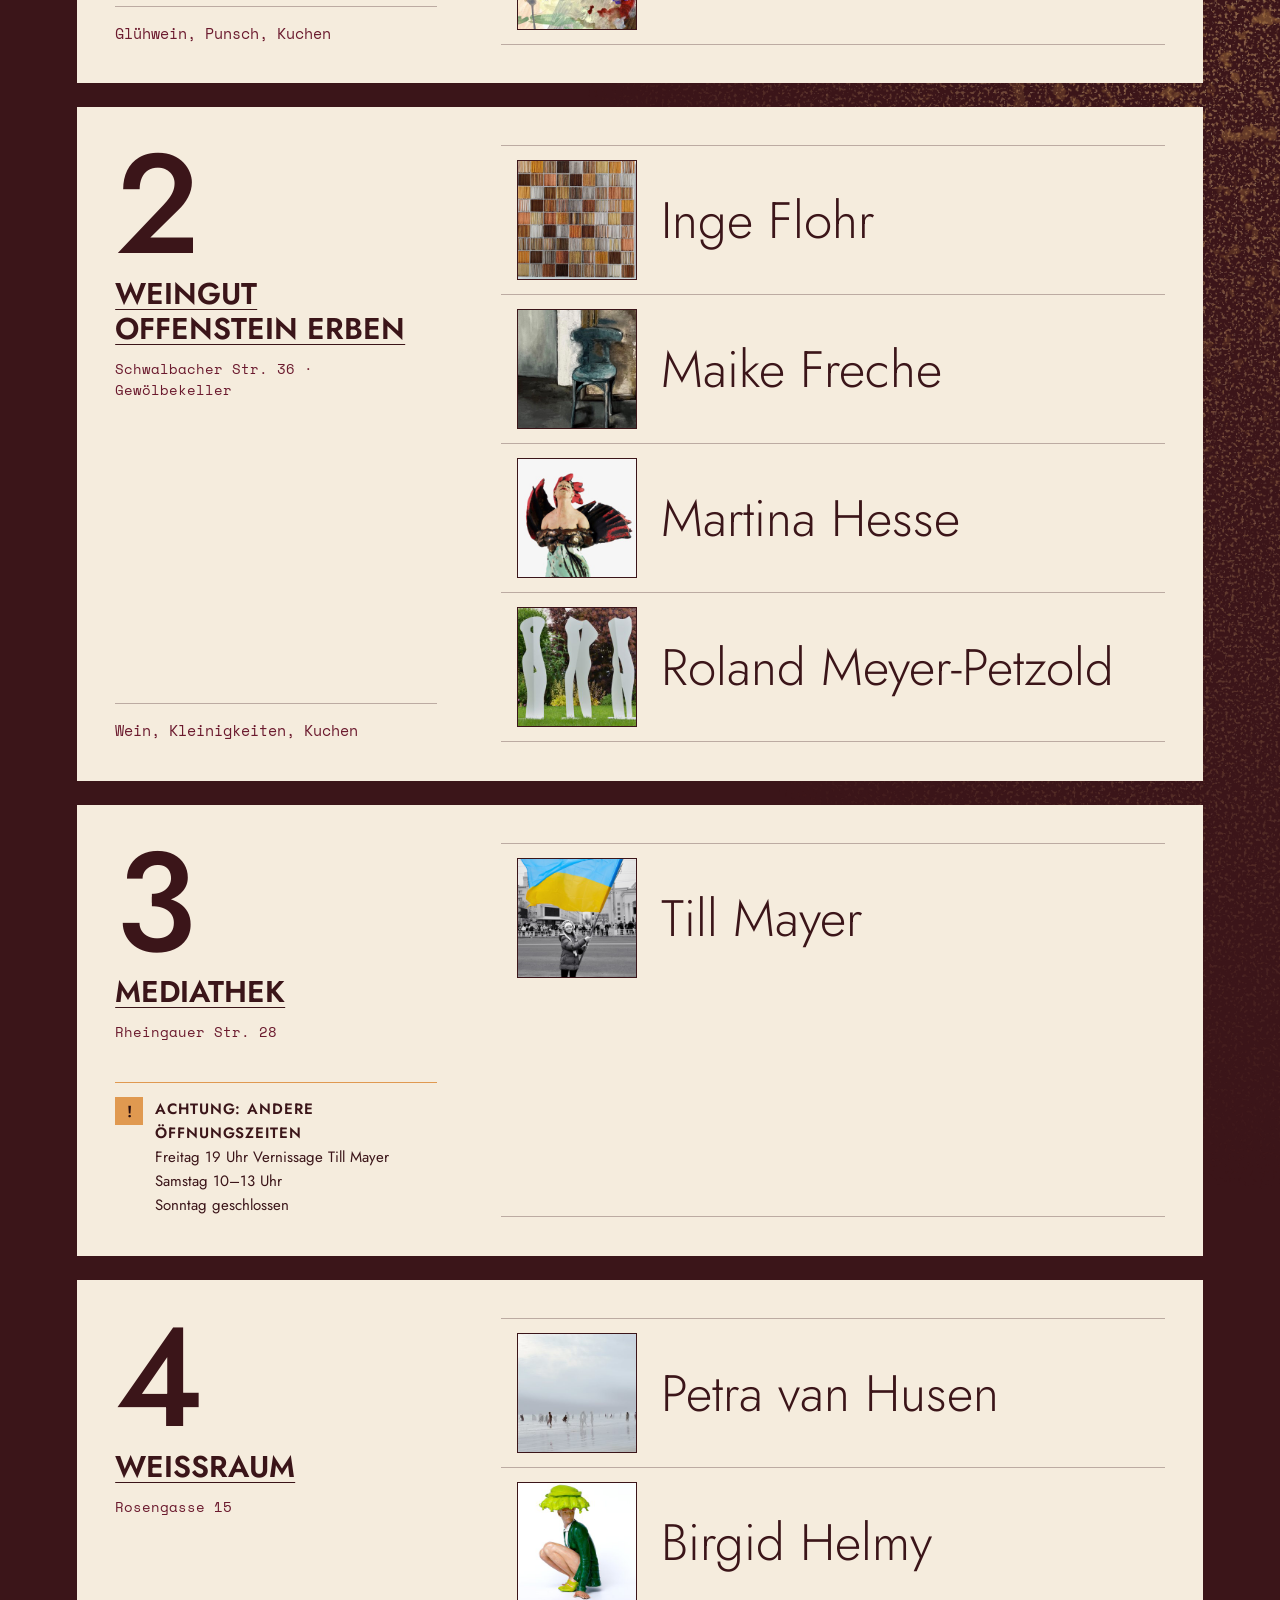
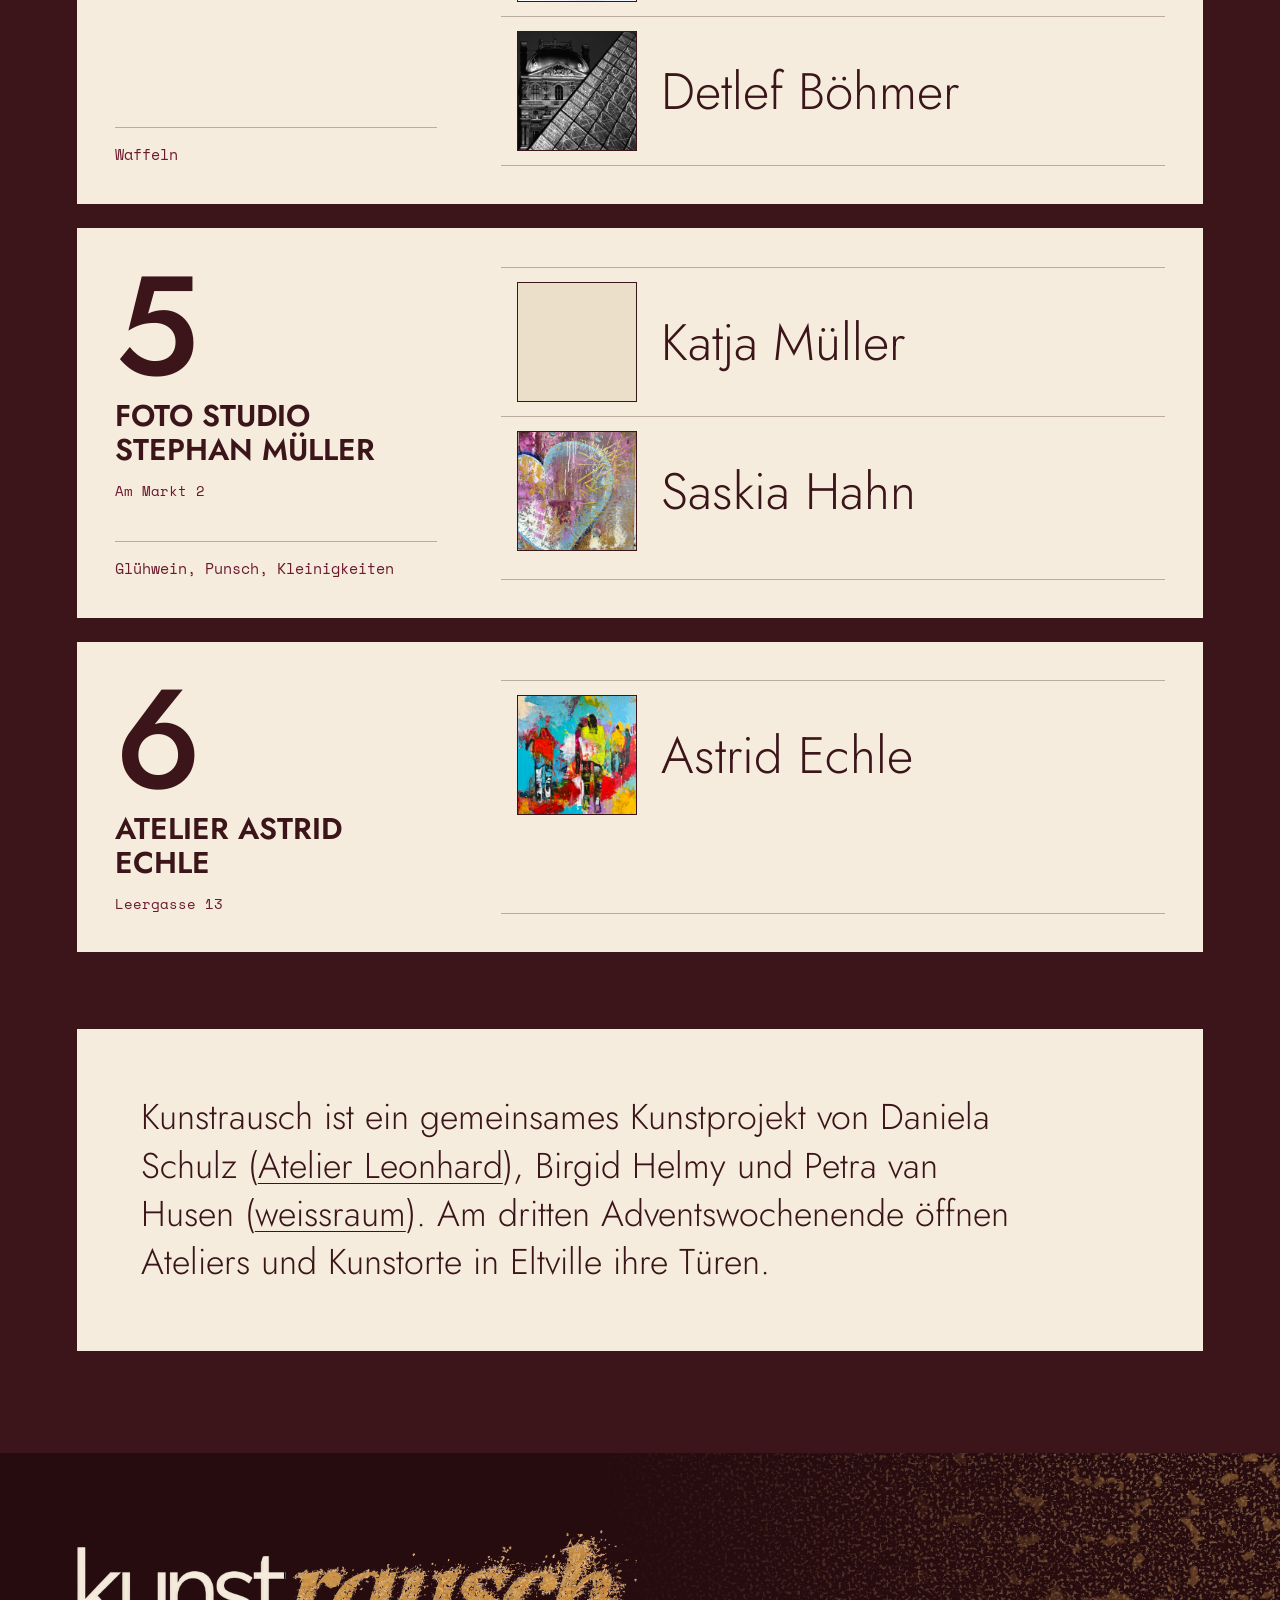
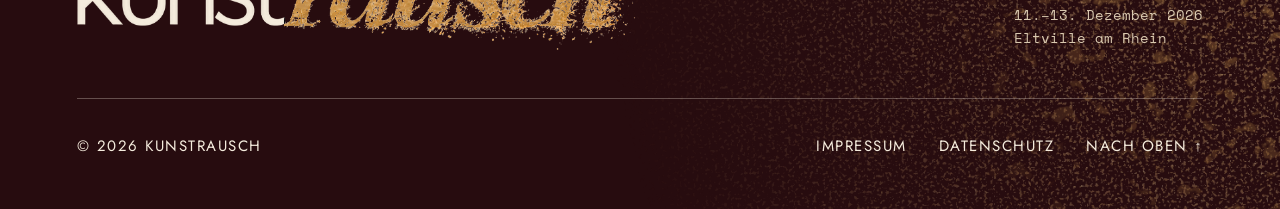
==== commit 98491199: "Fußzeile: Link Nach oben Co-Authored-By: Claude Opus 5.5 <noreply@anthropic.com>" ====
--- a/index.html
+++ b/index.html
@@ -38,10 +38,10 @@
   </div>
 </header>
 
-<div class="band" aria-hidden="true">
+<div class="band" aria-label="Künstler">
   <div class="band-in">
-    <div><span>DETLEF BÖHMER</span><i>/</i><span>ASTRID ECHLE</span><i>/</i><span>INGE FLOHR</span><i>/</i><span>MAIKE FRECHE</span><i>/</i><span>SASKIA HAHN</span><i>/</i><span>BIRGID HELMY</span><i>/</i><span>MARTINA HESSE</span><i>/</i><span>PETRA VAN HUSEN</span><i>/</i><span>MAJA LILIAN KRAKAU</span><i>/</i><span>TILL MAYER</span><i>/</i><span>ROLAND MEYER-PETZOLD</span><i>/</i><span>KATJA MÜLLER</span><i>/</i><span>ULRICH SCHREIBER</span><i>/</i><span>DANIELA SCHULZ</span><i>/</i></div>
-    <div><span>DETLEF BÖHMER</span><i>/</i><span>ASTRID ECHLE</span><i>/</i><span>INGE FLOHR</span><i>/</i><span>MAIKE FRECHE</span><i>/</i><span>SASKIA HAHN</span><i>/</i><span>BIRGID HELMY</span><i>/</i><span>MARTINA HESSE</span><i>/</i><span>PETRA VAN HUSEN</span><i>/</i><span>MAJA LILIAN KRAKAU</span><i>/</i><span>TILL MAYER</span><i>/</i><span>ROLAND MEYER-PETZOLD</span><i>/</i><span>KATJA MÜLLER</span><i>/</i><span>ULRICH SCHREIBER</span><i>/</i><span>DANIELA SCHULZ</span><i>/</i></div>
+    <div><a href="#k-detlef-boehmer">DETLEF BÖHMER</a><i>/</i><a href="#k-astrid-echle">ASTRID ECHLE</a><i>/</i><a href="#k-inge-flohr">INGE FLOHR</a><i>/</i><a href="#k-maike-freche">MAIKE FRECHE</a><i>/</i><a href="#k-saskia-hahn">SASKIA HAHN</a><i>/</i><a href="#k-birgid-helmy">BIRGID HELMY</a><i>/</i><a href="#k-martina-hesse">MARTINA HESSE</a><i>/</i><a href="#k-petra-van-husen">PETRA VAN HUSEN</a><i>/</i><a href="#k-maja-lilian-krakau">MAJA LILIAN KRAKAU</a><i>/</i><a href="#k-till-mayer">TILL MAYER</a><i>/</i><a href="#k-roland-meyer-petzold">ROLAND MEYER-PETZOLD</a><i>/</i><a href="#k-katja-mueller">KATJA MÜLLER</a><i>/</i><a href="#k-ulrich-schreiber">ULRICH SCHREIBER</a><i>/</i><a href="#k-daniela-schulz">DANIELA SCHULZ</a><i>/</i></div>
+    <div aria-hidden="true"><a href="#k-detlef-boehmer" tabindex="-1">DETLEF BÖHMER</a><i>/</i><a href="#k-astrid-echle" tabindex="-1">ASTRID ECHLE</a><i>/</i><a href="#k-inge-flohr" tabindex="-1">INGE FLOHR</a><i>/</i><a href="#k-maike-freche" tabindex="-1">MAIKE FRECHE</a><i>/</i><a href="#k-saskia-hahn" tabindex="-1">SASKIA HAHN</a><i>/</i><a href="#k-birgid-helmy" tabindex="-1">BIRGID HELMY</a><i>/</i><a href="#k-martina-hesse" tabindex="-1">MARTINA HESSE</a><i>/</i><a href="#k-petra-van-husen" tabindex="-1">PETRA VAN HUSEN</a><i>/</i><a href="#k-maja-lilian-krakau" tabindex="-1">MAJA LILIAN KRAKAU</a><i>/</i><a href="#k-till-mayer" tabindex="-1">TILL MAYER</a><i>/</i><a href="#k-roland-meyer-petzold" tabindex="-1">ROLAND MEYER-PETZOLD</a><i>/</i><a href="#k-katja-mueller" tabindex="-1">KATJA MÜLLER</a><i>/</i><a href="#k-ulrich-schreiber" tabindex="-1">ULRICH SCHREIBER</a><i>/</i><a href="#k-daniela-schulz" tabindex="-1">DANIELA SCHULZ</a><i>/</i></div>
   </div>
 </div>
 
@@ -91,10 +91,10 @@
           <div class="versorgung"><p>Glühwein, Punsch, Kuchen</p></div>
         </div>
         <ul class="reihen">
-          <li class="row"><img class="thumb" src="assets/werke/schulz-keep-wandering.jpg" width="320" height="320" alt="Daniela Schulz, keep wandering" loading="lazy"><a class="name" href="https://www.danielaschulz-atelier.de">Daniela Schulz</a></li>
-          <li class="row"><img class="thumb" src="assets/werke/helmy-katastrophenschutz.jpg" width="320" height="320" alt="Birgid Helmy, Katastrophenschutz" loading="lazy"><a class="name" href="https://www.helmy.eu">Birgid Helmy</a></li>
-          <li class="row"><img class="thumb" src="assets/werke/schreiber-koffer.jpg" width="320" height="320" alt="Ulrich Schreiber, Metallplastik: Koffer aus Draht" loading="lazy"><a class="name" href="https://www.metallplastiken-schreiber.de">Ulrich Schreiber</a></li>
-          <li class="row"><img class="thumb" src="assets/werke/krakau.jpg" width="320" height="320" alt="Maja Lilian Krakau, Malerei: abstrakt" loading="lazy"><a class="name" href="https://www.majaliliankrakau.com">Maja Lilian Krakau</a></li>
+          <li class="row" id="k-daniela-schulz"><img class="thumb" src="assets/werke/schulz-keep-wandering.jpg" width="320" height="320" alt="Daniela Schulz, keep wandering" loading="lazy"><a class="name" href="https://www.danielaschulz-atelier.de" target="_blank" rel="noopener">Daniela Schulz</a></li>
+          <li class="row"><img class="thumb" src="assets/werke/helmy-katastrophenschutz.jpg" width="320" height="320" alt="Birgid Helmy, Katastrophenschutz" loading="lazy"><a class="name" href="https://www.helmy.eu" target="_blank" rel="noopener">Birgid Helmy</a></li>
+          <li class="row" id="k-ulrich-schreiber"><img class="thumb" src="assets/werke/schreiber-koffer.jpg" width="320" height="320" alt="Ulrich Schreiber, Metallplastik: Koffer aus Draht" loading="lazy"><a class="name" href="https://www.metallplastiken-schreiber.de" target="_blank" rel="noopener">Ulrich Schreiber</a></li>
+          <li class="row" id="k-maja-lilian-krakau"><img class="thumb" src="assets/werke/krakau.jpg" width="320" height="320" alt="Maja Lilian Krakau, Malerei: abstrakt" loading="lazy"><a class="name" href="https://www.majaliliankrakau.com" target="_blank" rel="noopener">Maja Lilian Krakau</a></li>
         </ul>
       </article>
 
@@ -106,10 +106,10 @@
           <div class="versorgung"><p>Wein, Kleinigkeiten, Kuchen</p></div>
         </div>
         <ul class="reihen">
-          <li class="row"><img class="thumb" src="assets/werke/flohr.jpg" width="320" height="320" alt="Inge Flohr, Werk" loading="lazy"><a class="name" href="https://www.ingeflohr.de">Inge Flohr</a></li>
-          <li class="row"><img class="thumb" src="assets/werke/freche-stuhl.jpg" width="320" height="320" alt="Maike Freche, Malerei: Stuhl vor Bilderrahmen" loading="lazy"><a class="name" href="https://maike-freche.de">Maike Freche</a></li>
-          <li class="row"><img class="thumb" src="assets/werke/hesse.jpg" width="320" height="320" alt="Martina Hesse, Keramikfigur mit Flügeln" loading="lazy"><a class="name" href="https://www.hesse-keramik.de">Martina Hesse</a></li>
-          <li class="row"><img class="thumb" src="assets/werke/meyer-petzold-figuren.jpg" width="320" height="320" alt="Roland Meyer-Petzold, Skulptur: drei weiße Figuren im Garten" loading="lazy"><a class="name" href="https://atelier-roemerberg.de/wp-content/uploads/2023/10/Kuenstlerkarten-ROLAND.pdf">Roland Meyer-Petzold</a></li>
+          <li class="row" id="k-inge-flohr"><img class="thumb" src="assets/werke/flohr.jpg" width="320" height="320" alt="Inge Flohr, Werk" loading="lazy"><a class="name" href="https://www.ingeflohr.de" target="_blank" rel="noopener">Inge Flohr</a></li>
+          <li class="row" id="k-maike-freche"><img class="thumb" src="assets/werke/freche-stuhl.jpg" width="320" height="320" alt="Maike Freche, Malerei: Stuhl vor Bilderrahmen" loading="lazy"><a class="name" href="https://maike-freche.de" target="_blank" rel="noopener">Maike Freche</a></li>
+          <li class="row" id="k-martina-hesse"><img class="thumb" src="assets/werke/hesse.jpg" width="320" height="320" alt="Martina Hesse, Keramikfigur mit Flügeln" loading="lazy"><a class="name" href="https://www.hesse-keramik.de" target="_blank" rel="noopener">Martina Hesse</a></li>
+          <li class="row" id="k-roland-meyer-petzold"><img class="thumb" src="assets/werke/meyer-petzold-figuren.jpg" width="320" height="320" alt="Roland Meyer-Petzold, Skulptur: drei weiße Figuren im Garten" loading="lazy"><a class="name" href="https://atelier-roemerberg.de/wp-content/uploads/2023/10/Kuenstlerkarten-ROLAND.pdf" target="_blank" rel="noopener">Roland Meyer-Petzold</a></li>
         </ul>
       </article>
 
@@ -121,7 +121,7 @@
           <div class="versorgung"><div class="hinweis"><i aria-hidden="true">!</i><p><b>Achtung: andere Öffnungszeiten</b><br>Freitag 19 Uhr Vernissage Till Mayer<br>Samstag 10–13 Uhr<br>Sonntag geschlossen</p></div></div>
         </div>
         <ul class="reihen">
-          <li class="row"><img class="thumb" src="assets/werke/mayer.jpg" width="320" height="320" alt="Till Mayer, Fotografie: Mädchen mit ukrainischer Flagge" loading="lazy"><a class="name" href="https://www.tillmayer.de">Till Mayer</a></li>
+          <li class="row" id="k-till-mayer"><img class="thumb" src="assets/werke/mayer.jpg" width="320" height="320" alt="Till Mayer, Fotografie: Mädchen mit ukrainischer Flagge" loading="lazy"><a class="name" href="https://www.tillmayer.de" target="_blank" rel="noopener">Till Mayer</a></li>
         </ul>
       </article>
 
@@ -133,9 +133,9 @@
           <div class="versorgung"><p>Waffeln</p></div>
         </div>
         <ul class="reihen">
-          <li class="row"><img class="thumb" src="assets/werke/vanhusen-camps-bay.jpg" width="320" height="320" alt="Petra van Husen, Camps Bay" loading="lazy"><a class="name" href="https://petravanhusen.de">Petra van Husen</a></li>
-          <li class="row"><img class="thumb" src="assets/werke/helmy-katastrophenschutz.jpg" width="320" height="320" alt="Birgid Helmy, Katastrophenschutz" loading="lazy"><a class="name" href="https://www.helmy.eu">Birgid Helmy</a></li>
-          <li class="row"><img class="thumb" src="assets/werke/boehmer-louvre.jpg" width="320" height="320" alt="Detlef Böhmer, Fotografie: Louvre mit Glaspyramide" loading="lazy"><a class="name" href="https://detlef-boehmer.de">Detlef Böhmer</a></li>
+          <li class="row" id="k-petra-van-husen"><img class="thumb" src="assets/werke/vanhusen-camps-bay.jpg" width="320" height="320" alt="Petra van Husen, Camps Bay" loading="lazy"><a class="name" href="https://petravanhusen.de" target="_blank" rel="noopener">Petra van Husen</a></li>
+          <li class="row" id="k-birgid-helmy"><img class="thumb" src="assets/werke/helmy-katastrophenschutz.jpg" width="320" height="320" alt="Birgid Helmy, Katastrophenschutz" loading="lazy"><a class="name" href="https://www.helmy.eu" target="_blank" rel="noopener">Birgid Helmy</a></li>
+          <li class="row" id="k-detlef-boehmer"><img class="thumb" src="assets/werke/boehmer-louvre.jpg" width="320" height="320" alt="Detlef Böhmer, Fotografie: Louvre mit Glaspyramide" loading="lazy"><a class="name" href="https://detlef-boehmer.de" target="_blank" rel="noopener">Detlef Böhmer</a></li>
         </ul>
       </article>
 
@@ -147,8 +147,8 @@
           <div class="versorgung"><p>Glühwein, Punsch, Kleinigkeiten</p></div>
         </div>
         <ul class="reihen">
-          <li class="row"><div class="thumb"></div><span class="name">Katja Müller</span></li>
-          <li class="row"><img class="thumb" src="assets/werke/hahn-herz.jpg" width="320" height="320" alt="Saskia Hahn, Malerei: Herz" loading="lazy"><span class="name">Saskia Hahn</span></li>
+          <li class="row" id="k-katja-mueller"><div class="thumb"></div><span class="name">Katja Müller</span></li>
+          <li class="row" id="k-saskia-hahn"><img class="thumb" src="assets/werke/hahn-herz.jpg" width="320" height="320" alt="Saskia Hahn, Malerei: Herz" loading="lazy"><span class="name">Saskia Hahn</span></li>
         </ul>
       </article>
 
@@ -159,7 +159,7 @@
           <span class="adr">Leergasse 13</span>
         </div>
         <ul class="reihen">
-          <li class="row"><img class="thumb" src="assets/werke/echle.jpg" width="320" height="320" alt="Astrid Echle, Malerei mit Figuren" loading="lazy"><a class="name" href="https://www.art-astrid.de/">Astrid Echle</a></li>
+          <li class="row" id="k-astrid-echle"><img class="thumb" src="assets/werke/echle.jpg" width="320" height="320" alt="Astrid Echle, Malerei mit Figuren" loading="lazy"><a class="name" href="https://www.art-astrid.de/" target="_blank" rel="noopener">Astrid Echle</a></li>
         </ul>
       </article>
 
@@ -181,7 +181,7 @@
     </div>
     <div class="fuss-links">
       <div><span class="fl">© 2026 Kunstrausch</span></div>
-      <div><a class="fl" href="impressum.html">Impressum</a><a class="fl" href="datenschutz.html">Datenschutz</a></div>
+      <div><a class="fl" href="impressum.html">Impressum</a><a class="fl" href="datenschutz.html">Datenschutz</a><a class="fl" href="#termin">Nach oben ↑</a></div>
     </div>
   </div>
 </footer>
--- a/assets/style.css
+++ b/assets/style.css
@@ -67,7 +67,9 @@
 /* Band */
 .band{overflow:hidden;padding:16px 0;background:var(--tief);border-top:1px solid var(--creme)}
 .band-in{display:flex;width:max-content;font-weight:300;font-size:15px;letter-spacing:.32em;white-space:nowrap;animation:scroll 70s linear infinite}
-.band-in span{padding-right:36px}
+.band-in a{padding-right:36px;color:inherit;text-decoration:none}
+.band-in a:hover,.band-in a:focus-visible{color:var(--orange)}
+.band:hover .band-in,.band:focus-within .band-in{animation-play-state:paused}
 .band-in i{font-family:"Space Mono",monospace;font-style:normal;color:var(--orange);padding-right:36px}
 @keyframes scroll{to{transform:translateX(-50%)}}
 
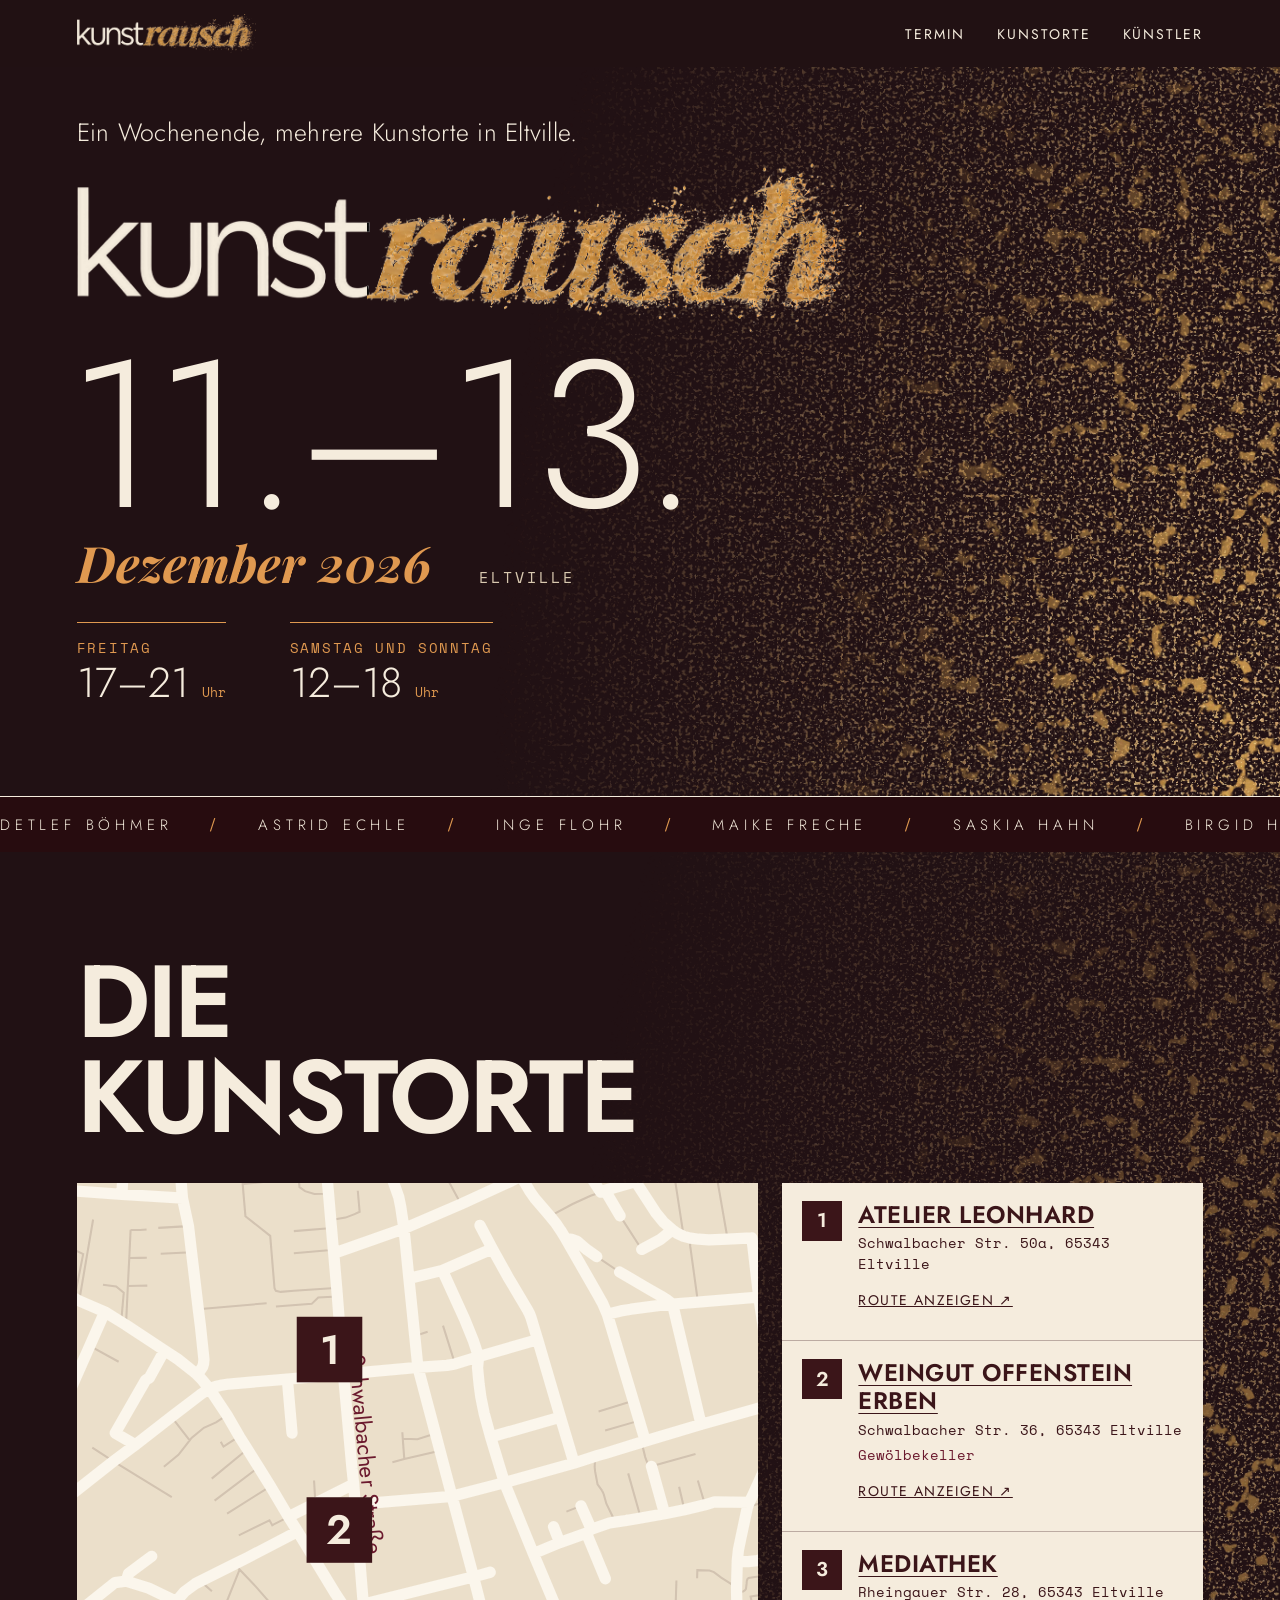
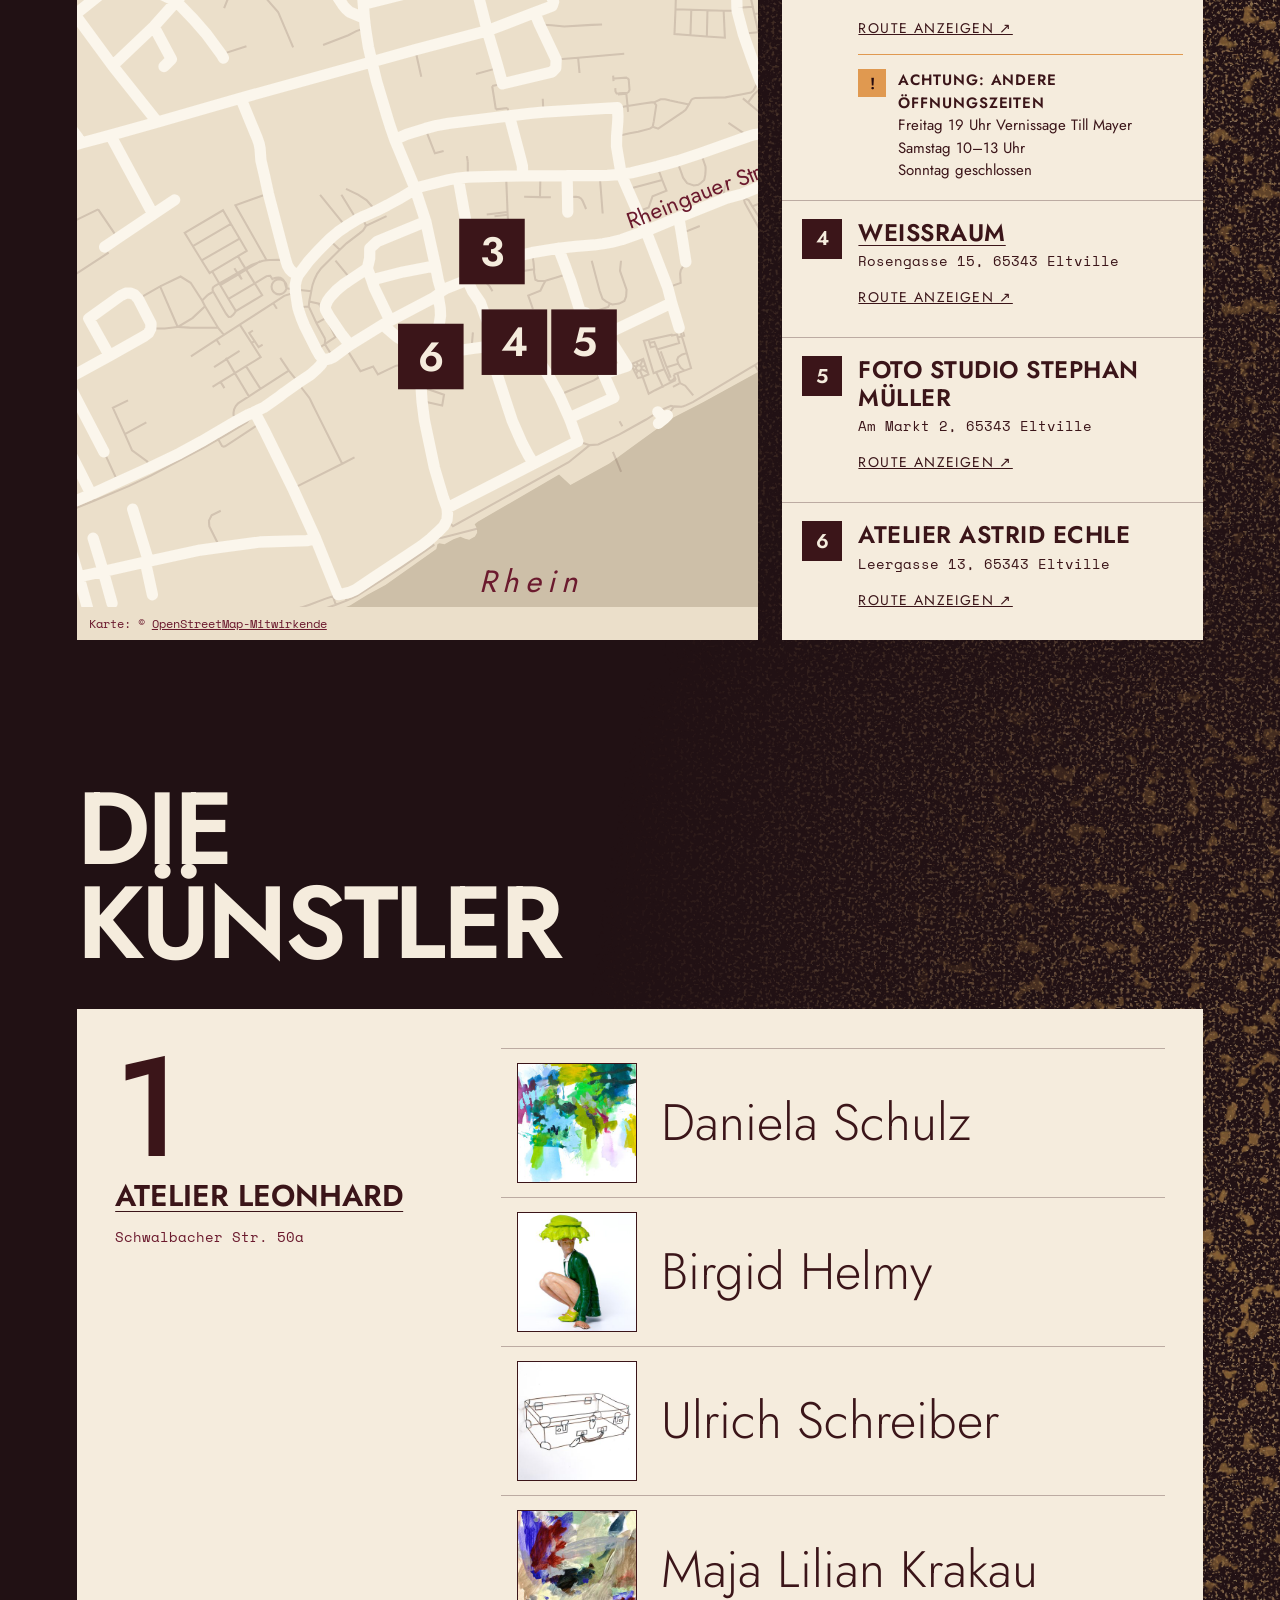
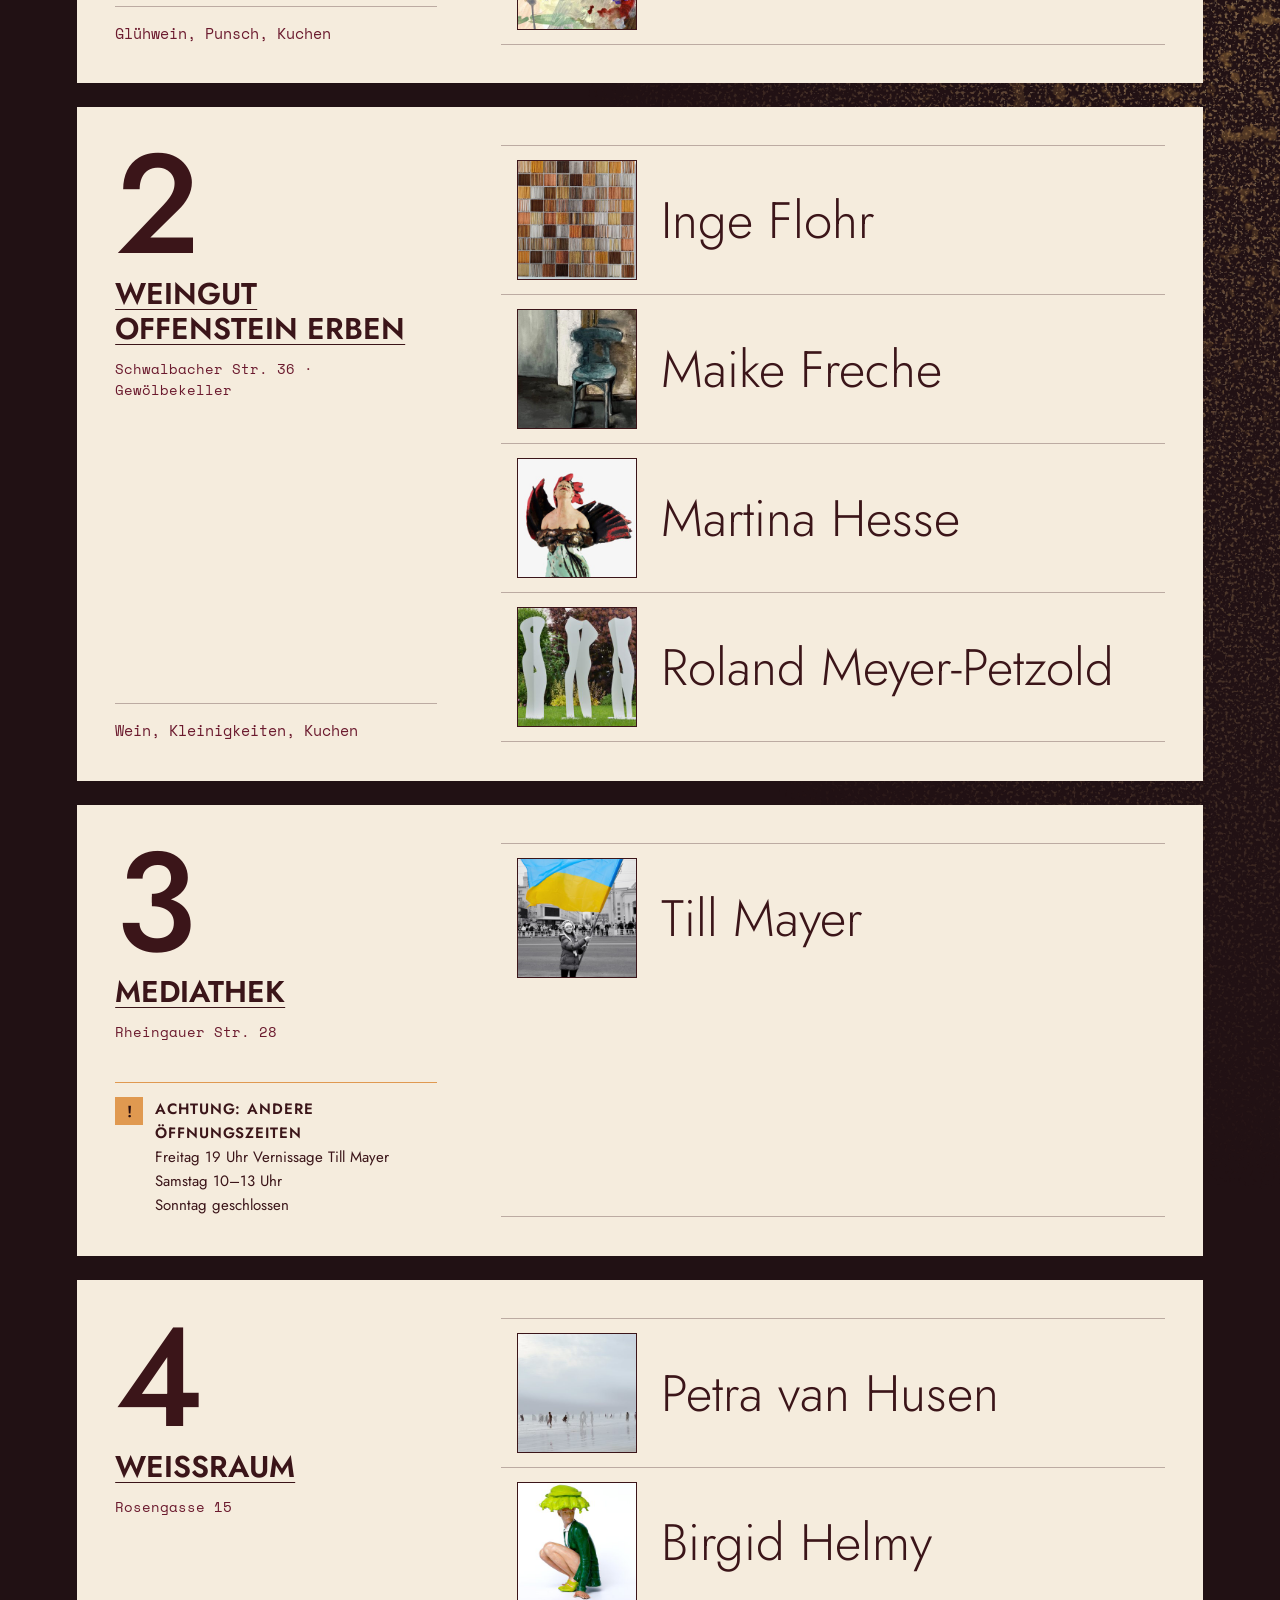
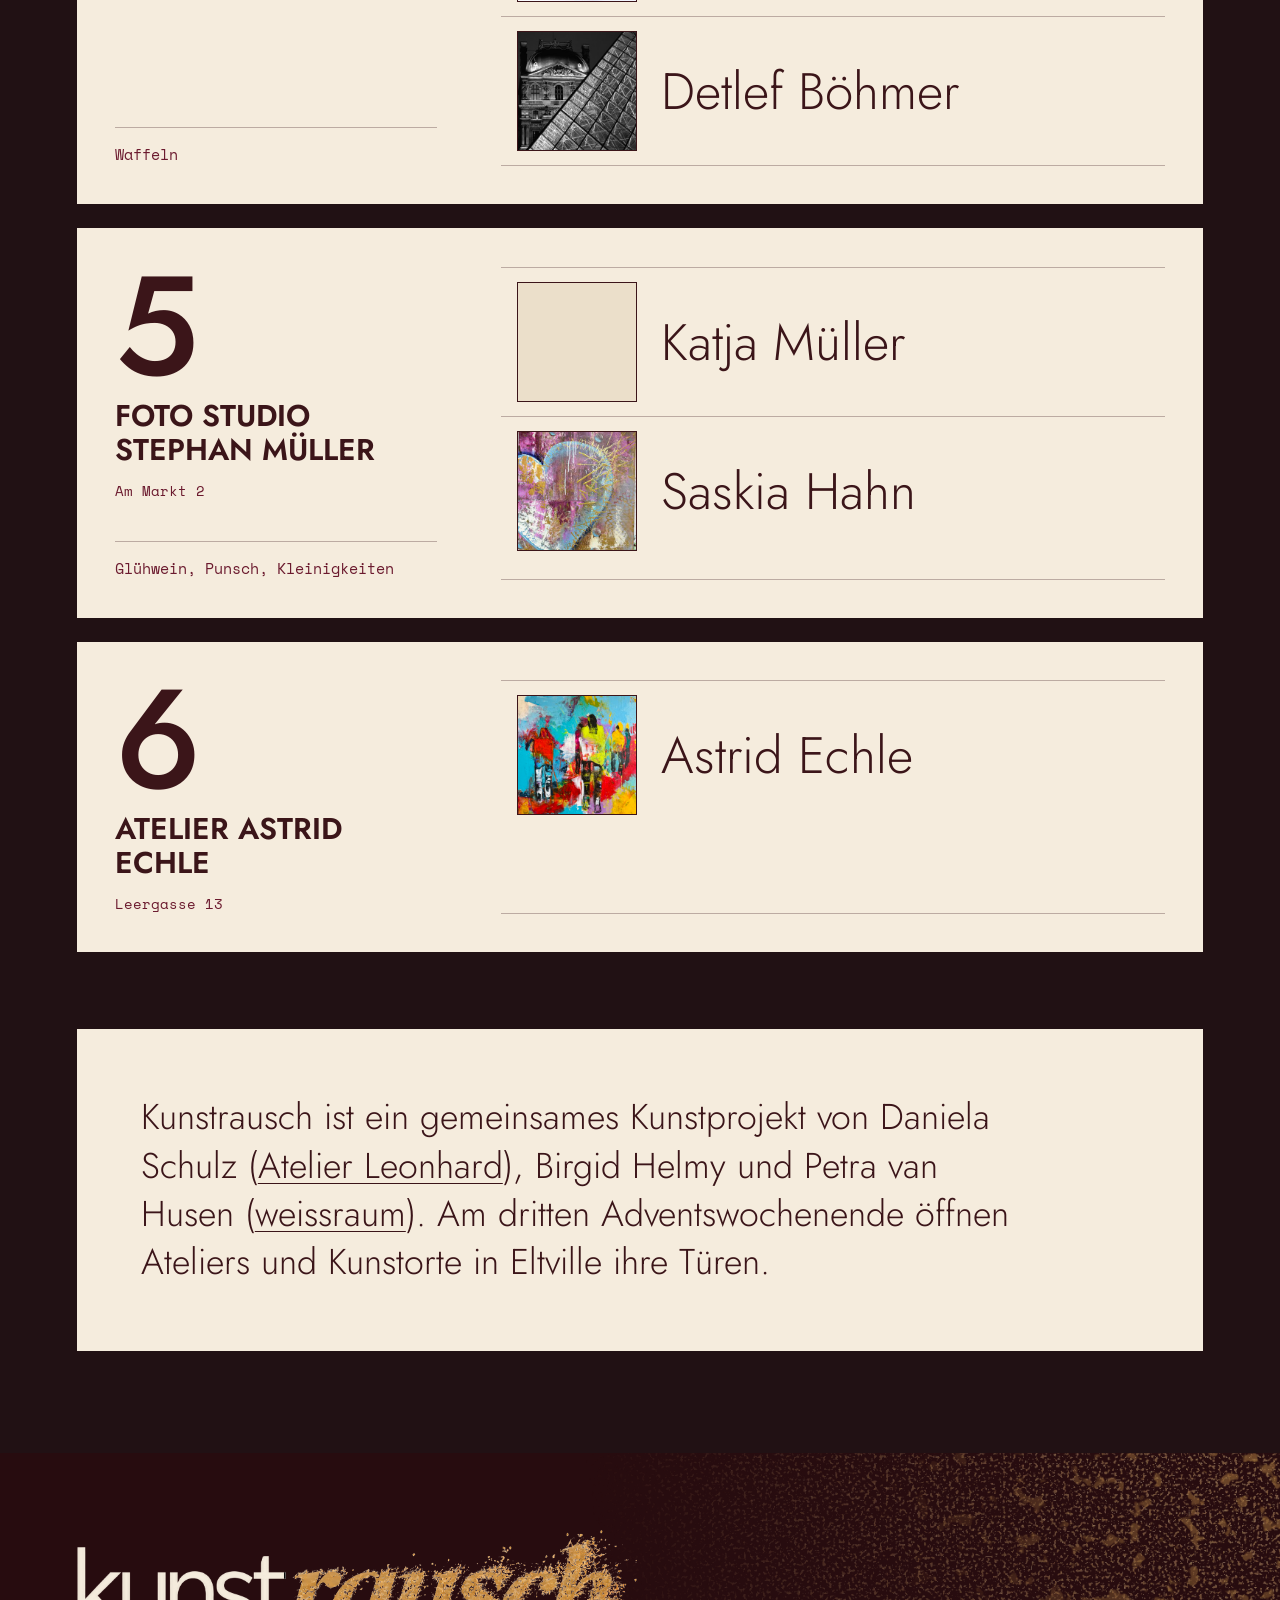
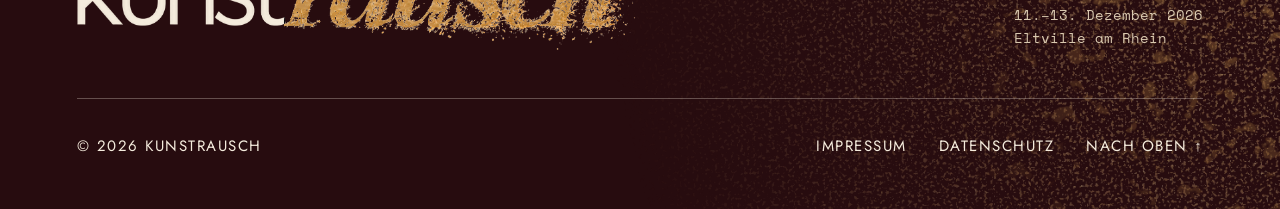
==== commit 80eb7cdc: "Hintergrundfarbe wie Flyer (#211114) Co-Authored-By: Claude Opus 5.5 <noreply@anthropic.com>" ====
--- a/index.html
+++ b/index.html
@@ -5,7 +5,7 @@
 <meta name="viewport" content="width=device-width,initial-scale=1">
 <title>Kunstrausch – 11.–13. Dezember 2026 in Eltville</title>
 <meta name="description" content="Kunstrausch: ein Wochenende, mehrere Kunstorte in Eltville. 11.–13. Dezember 2026, Freitag 17–21 Uhr, Samstag und Sonntag 12–18 Uhr.">
-<meta name="theme-color" content="#3B1519">
+<meta name="theme-color" content="#211114">
 <link rel="icon" type="image/png" sizes="32x32" href="assets/favicon-32.png">
 <link rel="icon" type="image/png" sizes="512x512" href="assets/icon-512.png">
 <link rel="apple-touch-icon" href="assets/apple-touch-icon.png">
--- a/assets/style.css
+++ b/assets/style.css
@@ -7,6 +7,7 @@
 
 :root{
   --bordeaux:#3B1519;
+  --grund:#211114;
   --tief:#270C0F;
   --creme:#F5ECDD;
   --karte:#EBDFCA;
@@ -19,7 +20,7 @@
 
 *{box-sizing:border-box}
 html{-webkit-text-size-adjust:100%;scroll-behavior:smooth}
-body{margin:0;background:var(--bordeaux);color:var(--creme);font-family:Jost,sans-serif;font-weight:400;overflow-x:clip}
+body{margin:0;background:var(--grund);color:var(--creme);font-family:Jost,sans-serif;font-weight:400;overflow-x:clip}
 img,svg{display:block}
 a{color:inherit}
 a:focus-visible{outline:3px solid var(--orange);outline-offset:3px}
@@ -36,7 +37,7 @@
 .gs-flip{transform:scaleY(-1)}
 
 /* Kopfzeile */
-.kopf{position:sticky;top:0;z-index:20;display:flex;justify-content:space-between;align-items:center;gap:16px;padding:14px var(--rand);background:rgba(59,21,25,.94);-webkit-backdrop-filter:blur(8px);backdrop-filter:blur(8px)}
+.kopf{position:sticky;top:0;z-index:20;display:flex;justify-content:space-between;align-items:center;gap:16px;padding:14px var(--rand);background:rgba(33,17,20,.94);-webkit-backdrop-filter:blur(8px);backdrop-filter:blur(8px)}
 html{scroll-padding-top:72px}
 .kopf-logo img{width:clamp(120px,14vw,200px);height:auto}
 .kopf ul{display:flex;gap:clamp(16px,2.5vw,40px)}
